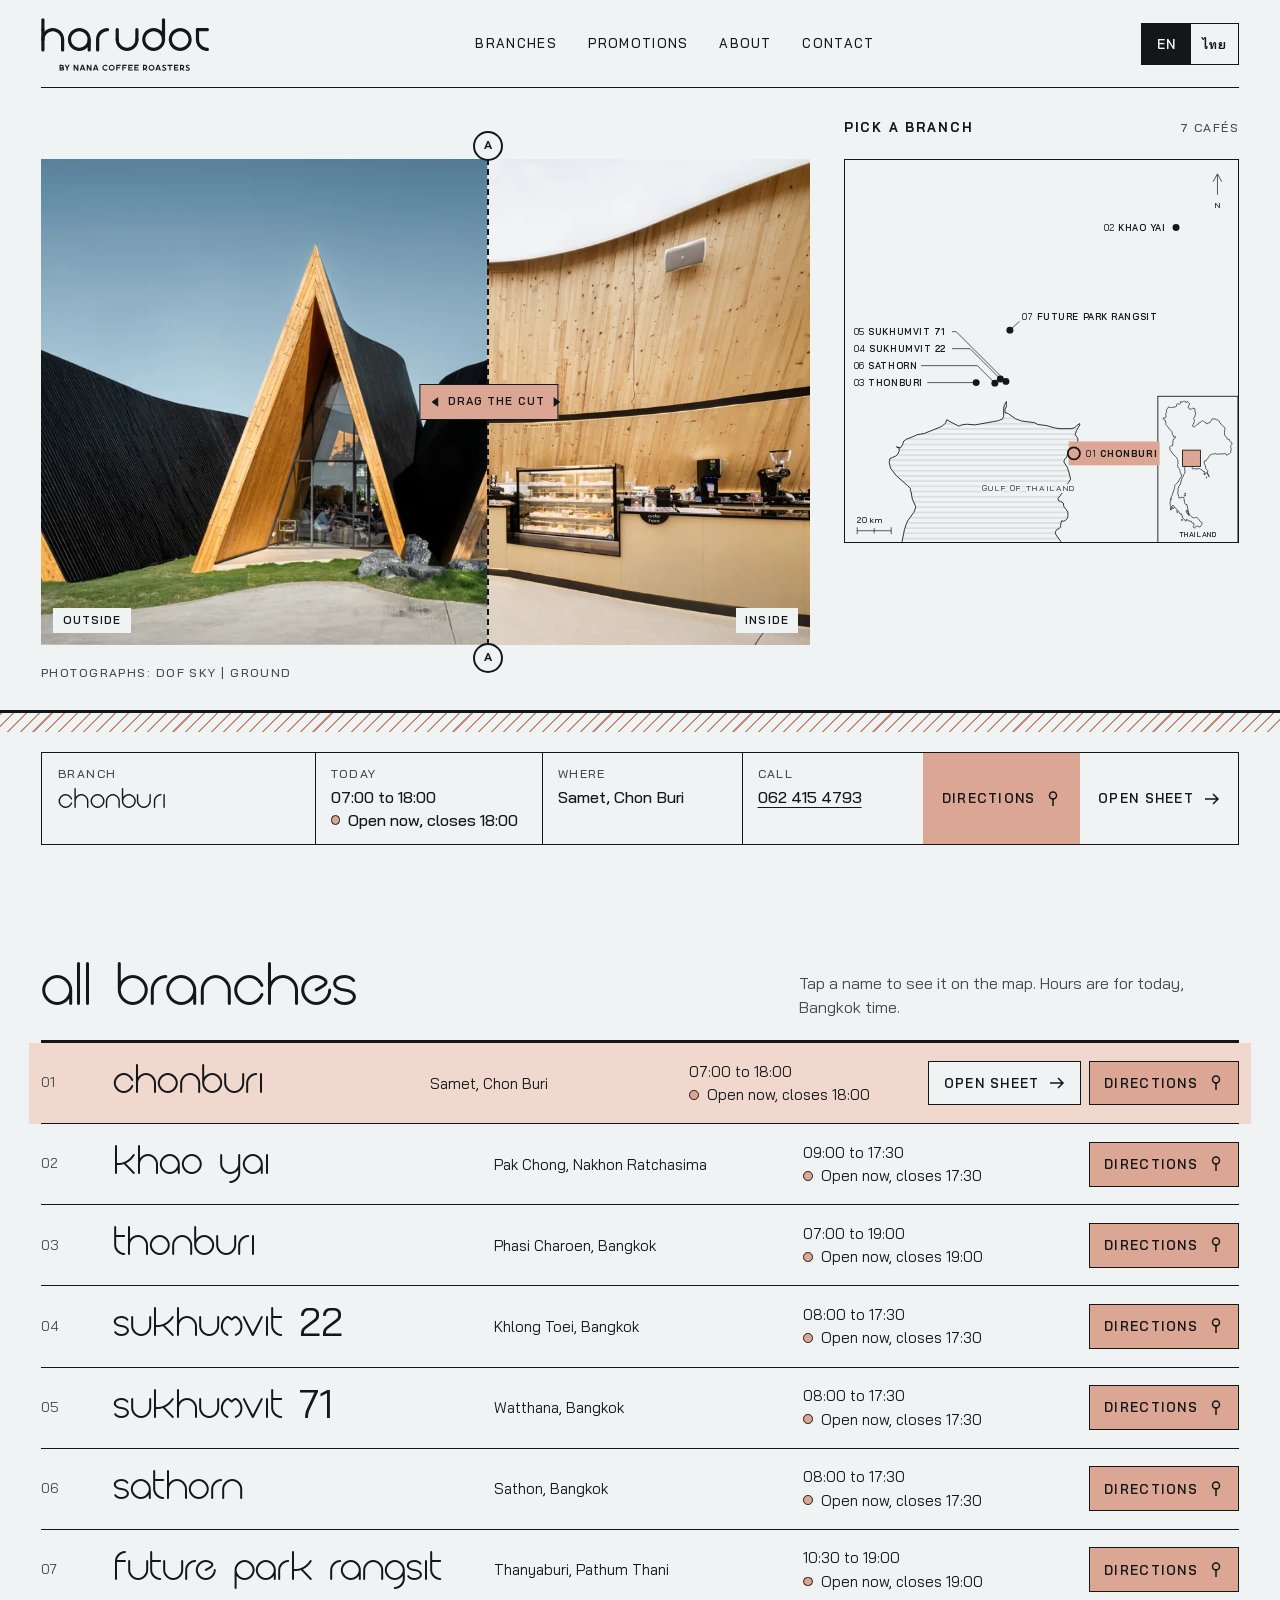
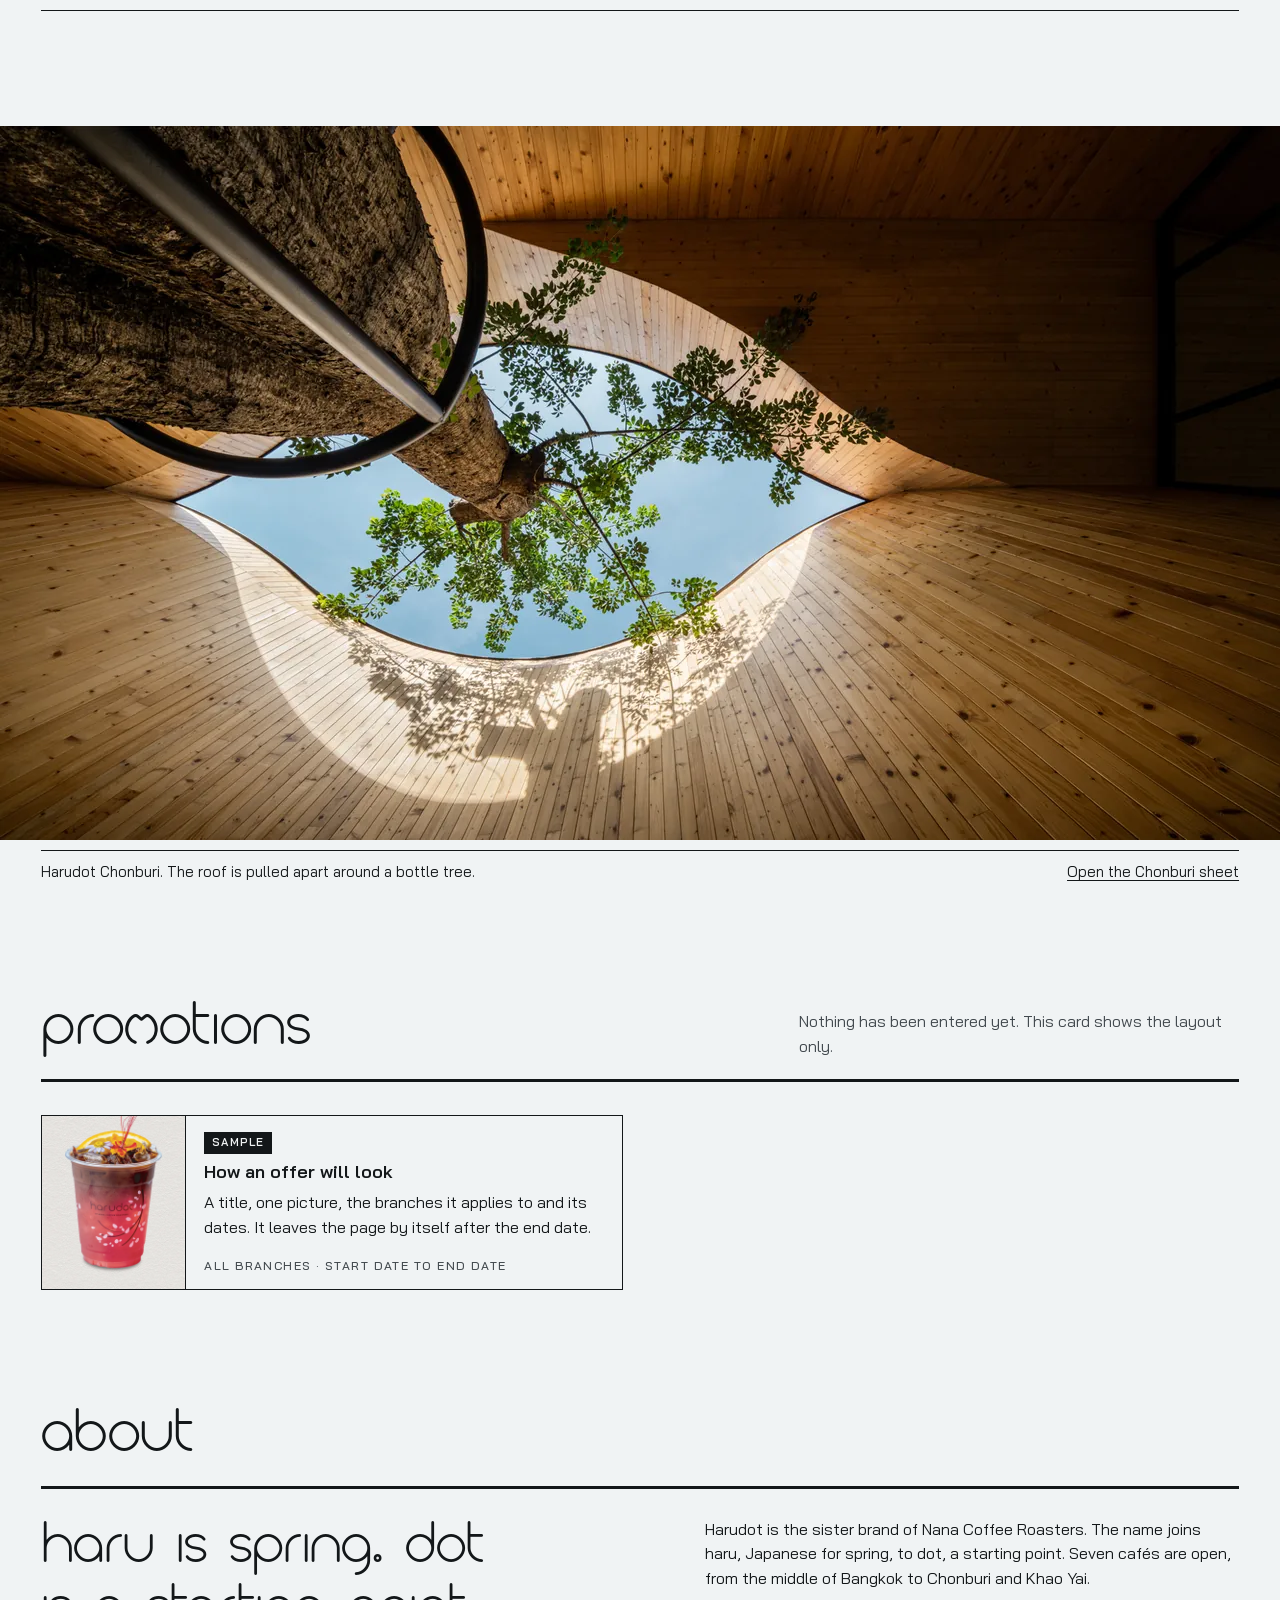
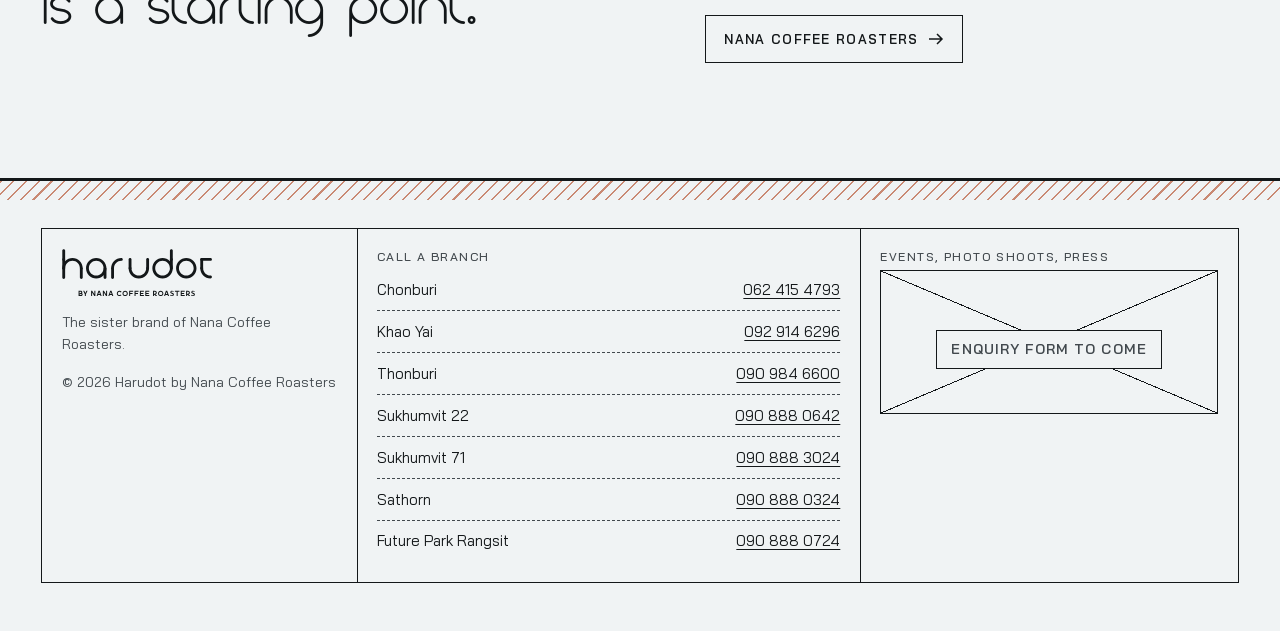
==== prototype/index.html @ 2406cd4b "Add the design prototype: home page with map picker and the Chonburi sheet Built from the owner's lo" ====
<!doctype html>
<html lang="en" data-lang="en" data-branch="chonburi">
<head>
<meta charset="utf-8">
<meta name="viewport" content="width=device-width, initial-scale=1">
<title>Harudot by Nana Coffee Roasters</title>
<meta name="description" content="Seven Harudot cafés from Bangkok to Chonburi and Khao Yai. Pick a branch on the map, see it, and get directions.">
<meta name="robots" content="noindex">
<link rel="preload" href="assets/fonts/haruno-regular.woff2" as="font" type="font/woff2" crossorigin>
<link rel="stylesheet" href="assets/css/site.css">
</head>
<body>
<a class="skip" href="#main"><span data-l="en" lang="en">Skip to the page</span><span data-l="th" lang="th">ข้ามไปยังเนื้อหา</span></a>
<div class="sheet">
<header class="mast">
  <a class="mast__logo" href="index.html" aria-label="Harudot by Nana Coffee Roasters, home"><svg xmlns="http://www.w3.org/2000/svg" xmlns:xlink="http://www.w3.org/1999/xlink" viewBox="251.5 485.0 696.0 219.0" role="img" aria-label="Harudot by Nana Coffee Roasters">
<path fill-rule="nonzero" fill="currentColor" d="M 340.46875 698.371094 C 341.75 698.371094 342.789062 697.335938 342.789062 696.050781 C 342.789062 694.769531 341.75 693.761719 340.46875 693.761719 L 338.804688 693.761719 L 332.9375 696.296875 L 332.9375 698.371094 Z M 339.679688 688.304688 C 340.578125 687.921875 341.179688 687.050781 341.179688 686.066406 C 341.179688 684.757812 340.085938 683.664062 338.75 683.664062 L 332.9375 683.664062 L 332.9375 691.222656 Z M 328.273438 679.027344 L 338.75 679.027344 C 342.652344 679.027344 345.816406 682.191406 345.816406 686.066406 C 345.816406 687.648438 345.296875 689.121094 344.398438 690.320312 C 346.226562 691.578125 347.425781 693.679688 347.425781 696.050781 C 347.425781 699.898438 344.316406 703.007812 340.46875 703.007812 L 328.273438 703.007812 Z M 328.273438 679.027344 "/>
<path fill-rule="nonzero" fill="currentColor" d="M 357.523438 694.496094 L 349.585938 679.054688 L 354.824219 679.054688 L 359.871094 688.847656 L 364.890625 679.054688 L 370.128906 679.054688 L 362.1875 694.496094 L 362.1875 703.007812 L 357.523438 703.007812 Z M 357.523438 694.496094 "/>
<path fill-rule="nonzero" fill="currentColor" d="M 391.167969 687.347656 L 391.167969 703.007812 L 386.503906 703.007812 L 386.503906 679.027344 L 391.359375 679.027344 L 401.617188 695.042969 L 401.617188 679.027344 L 406.253906 679 L 406.253906 703.0625 L 401.179688 703.0625 Z M 391.167969 687.347656 "/>
<path fill-rule="nonzero" fill="currentColor" d="M 427.074219 693.953125 L 423.609375 684.238281 L 420.144531 693.953125 Z M 420.527344 678.972656 L 426.664062 678.972656 L 435.230469 703.007812 L 430.292969 703.007812 L 428.738281 698.617188 L 418.480469 698.617188 L 416.898438 703.007812 L 411.960938 703.007812 Z M 420.527344 678.972656 "/>
<path fill-rule="nonzero" fill="currentColor" d="M 445.601562 687.347656 L 445.601562 703.007812 L 440.9375 703.007812 L 440.9375 679.027344 L 445.792969 679.027344 L 456.050781 695.042969 L 456.050781 679.027344 L 460.691406 679 L 460.691406 703.0625 L 455.617188 703.0625 Z M 445.601562 687.347656 "/>
<path fill-rule="nonzero" fill="currentColor" d="M 481.507812 693.953125 L 478.042969 684.238281 L 474.578125 693.953125 Z M 474.960938 678.972656 L 481.101562 678.972656 L 489.664062 703.007812 L 484.730469 703.007812 L 483.171875 698.617188 L 472.914062 698.617188 L 471.332031 703.007812 L 466.394531 703.007812 Z M 474.960938 678.972656 "/>
<path fill-rule="nonzero" fill="currentColor" d="M 505.765625 691.003906 C 505.765625 684.210938 511.304688 678.644531 518.125 678.644531 C 522.027344 678.644531 525.738281 680.527344 528.058594 683.664062 L 524.320312 686.421875 C 522.84375 684.457031 520.582031 683.3125 518.125 683.3125 C 513.871094 683.3125 510.433594 686.773438 510.433594 691.003906 C 510.433594 695.261719 513.871094 698.726562 518.125 698.726562 C 520.253906 698.726562 522.246094 697.851562 523.71875 696.296875 L 527.128906 699.488281 C 524.785156 701.972656 521.507812 703.363281 518.125 703.363281 C 511.304688 703.363281 505.765625 697.824219 505.765625 691.003906 "/>
<path fill-rule="nonzero" fill="currentColor" d="M 552.179688 691.003906 C 552.179688 686.773438 548.738281 683.3125 544.484375 683.3125 C 540.230469 683.3125 536.789062 686.773438 536.789062 691.003906 C 536.789062 695.261719 540.230469 698.726562 544.484375 698.726562 C 548.738281 698.726562 552.179688 695.261719 552.179688 691.003906 M 532.125 691.003906 C 532.125 684.210938 537.664062 678.644531 544.484375 678.644531 C 551.304688 678.644531 556.84375 684.210938 556.84375 691.003906 C 556.84375 697.824219 551.304688 703.363281 544.484375 703.363281 C 537.664062 703.363281 532.125 697.824219 532.125 691.003906 "/>
<path fill-rule="nonzero" fill="currentColor" d="M 563.09375 679.027344 L 581.539062 679.027344 L 581.539062 683.664062 L 567.761719 683.664062 L 567.761719 688.683594 L 579.027344 688.683594 L 579.027344 693.351562 L 567.761719 693.351562 L 567.761719 703.007812 L 563.09375 703.007812 Z M 563.09375 679.027344 "/>
<path fill-rule="nonzero" fill="currentColor" d="M 588.0625 679.027344 L 606.503906 679.027344 L 606.503906 683.664062 L 592.726562 683.664062 L 592.726562 688.683594 L 603.996094 688.683594 L 603.996094 693.351562 L 592.726562 693.351562 L 592.726562 703.007812 L 588.0625 703.007812 Z M 588.0625 679.027344 "/>
<path fill-rule="nonzero" fill="currentColor" d="M 613.027344 679.027344 L 631.46875 679.027344 L 631.46875 683.664062 L 617.691406 683.664062 L 617.691406 688.683594 L 628.960938 688.683594 L 628.960938 693.351562 L 617.691406 693.351562 L 617.691406 698.371094 L 631.46875 698.371094 L 631.46875 703.007812 L 613.027344 703.007812 Z M 613.027344 679.027344 "/>
<path fill-rule="nonzero" fill="currentColor" d="M 637.996094 679.027344 L 656.4375 679.027344 L 656.4375 683.664062 L 642.660156 683.664062 L 642.660156 688.683594 L 653.925781 688.683594 L 653.925781 693.351562 L 642.660156 693.351562 L 642.660156 698.371094 L 656.4375 698.371094 L 656.4375 703.007812 L 637.996094 703.007812 Z M 637.996094 679.027344 "/>
<path fill-rule="nonzero" fill="currentColor" d="M 684.324219 691.523438 C 685.824219 690.921875 686.804688 689.476562 686.804688 687.839844 L 686.804688 687.648438 C 686.804688 685.464844 685.007812 683.664062 682.824219 683.664062 L 678.566406 683.664062 L 678.566406 693.871094 Z M 681.511719 697.6875 L 678.566406 698.886719 L 678.566406 703.007812 L 673.902344 703.007812 L 673.902344 679.027344 L 682.824219 679.027344 C 687.570312 679.027344 691.445312 682.902344 691.445312 687.648438 L 691.445312 687.839844 C 691.445312 691.386719 689.34375 694.523438 686.070312 695.832031 L 685.851562 695.941406 C 686.316406 696.980469 687.734375 699.082031 691.28125 699.082031 L 691.28125 703.746094 C 685.605469 703.746094 682.632812 700.226562 681.511719 697.6875 "/>
<path fill-rule="nonzero" fill="currentColor" d="M 717.148438 691.003906 C 717.148438 686.773438 713.710938 683.3125 709.453125 683.3125 C 705.199219 683.3125 701.757812 686.773438 701.757812 691.003906 C 701.757812 695.261719 705.199219 698.726562 709.453125 698.726562 C 713.710938 698.726562 717.148438 695.261719 717.148438 691.003906 M 697.09375 691.003906 C 697.09375 684.210938 702.632812 678.644531 709.453125 678.644531 C 716.273438 678.644531 721.8125 684.210938 721.8125 691.003906 C 721.8125 697.824219 716.273438 703.363281 709.453125 703.363281 C 702.632812 703.363281 697.09375 697.824219 697.09375 691.003906 "/>
<path fill-rule="nonzero" fill="currentColor" d="M 740.179688 693.953125 L 736.714844 684.238281 L 733.246094 693.953125 Z M 733.628906 678.972656 L 739.769531 678.972656 L 748.335938 703.007812 L 743.398438 703.007812 L 741.84375 698.617188 L 731.582031 698.617188 L 730 703.007812 L 725.0625 703.007812 Z M 733.628906 678.972656 "/>
<path fill-rule="nonzero" fill="currentColor" d="M 752.757812 700.035156 L 752.675781 699.953125 L 755.320312 696.816406 L 755.433594 696.898438 C 757.367188 698.644531 759.714844 699.597656 762.035156 699.597656 C 764.570312 699.597656 766.152344 698.535156 766.152344 696.84375 C 766.152344 694.90625 764.761719 694.304688 762.609375 693.40625 L 762.25 693.269531 L 758.949219 691.824219 C 755.570312 690.515625 753.769531 688.277344 753.769531 685.355469 C 753.769531 681.347656 757.316406 678.453125 762.226562 678.453125 C 765.144531 678.453125 767.980469 679.574219 770 681.539062 L 770.082031 681.621094 L 767.738281 684.539062 L 767.652344 684.457031 C 765.855469 683.039062 764.191406 682.4375 762.035156 682.4375 C 759.769531 682.4375 758.351562 683.445312 758.351562 685.085938 C 758.351562 686.832031 760.125 687.484375 762.171875 688.277344 L 765.5 689.722656 C 769.101562 691.113281 770.792969 693.214844 770.792969 696.296875 C 770.792969 700.582031 767.082031 703.582031 761.761719 703.582031 C 758.378906 703.582031 755.1875 702.328125 752.757812 700.035156 "/>
<path fill-rule="nonzero" fill="currentColor" d="M 783.589844 683.636719 L 775.40625 683.636719 L 775.40625 679 L 796.46875 679 L 796.46875 683.636719 L 788.226562 683.636719 L 788.226562 703.007812 L 783.589844 703.007812 Z M 783.589844 683.636719 "/>
<path fill-rule="nonzero" fill="currentColor" d="M 802.445312 679.027344 L 820.886719 679.027344 L 820.886719 683.664062 L 807.109375 683.664062 L 807.109375 688.683594 L 818.378906 688.683594 L 818.378906 693.351562 L 807.109375 693.351562 L 807.109375 698.371094 L 820.886719 698.371094 L 820.886719 703.007812 L 802.445312 703.007812 Z M 802.445312 679.027344 "/>
<path fill-rule="nonzero" fill="currentColor" d="M 837.835938 691.523438 C 839.335938 690.921875 840.316406 689.476562 840.316406 687.839844 L 840.316406 687.648438 C 840.316406 685.464844 838.515625 683.664062 836.332031 683.664062 L 832.078125 683.664062 L 832.078125 693.871094 Z M 835.023438 697.6875 L 832.078125 698.886719 L 832.078125 703.007812 L 827.410156 703.007812 L 827.410156 679.027344 L 836.332031 679.027344 C 841.082031 679.027344 844.957031 682.902344 844.957031 687.648438 L 844.957031 687.839844 C 844.957031 691.386719 842.855469 694.523438 839.582031 695.832031 L 839.363281 695.941406 C 839.824219 696.980469 841.242188 699.082031 844.792969 699.082031 L 844.792969 703.746094 C 839.117188 703.746094 836.144531 700.226562 835.023438 697.6875 "/>
<path fill-rule="nonzero" fill="currentColor" d="M 850.140625 700.035156 L 850.058594 699.953125 L 852.703125 696.816406 L 852.816406 696.898438 C 854.75 698.644531 857.097656 699.597656 859.417969 699.597656 C 861.953125 699.597656 863.535156 698.535156 863.535156 696.84375 C 863.535156 694.90625 862.144531 694.304688 859.992188 693.40625 L 859.632812 693.269531 L 856.332031 691.824219 C 852.953125 690.515625 851.152344 688.277344 851.152344 685.355469 C 851.152344 681.347656 854.699219 678.453125 859.609375 678.453125 C 862.527344 678.453125 865.363281 679.574219 867.382812 681.539062 L 867.464844 681.621094 L 865.121094 684.539062 L 865.035156 684.457031 C 863.238281 683.039062 861.574219 682.4375 859.417969 682.4375 C 857.152344 682.4375 855.734375 683.445312 855.734375 685.085938 C 855.734375 686.832031 857.507812 687.484375 859.554688 688.277344 L 862.882812 689.722656 C 866.484375 691.113281 868.175781 693.214844 868.175781 696.296875 C 868.175781 700.582031 864.464844 703.582031 859.144531 703.582031 C 855.761719 703.582031 852.570312 702.328125 850.140625 700.035156 "/>
<path fill-rule="nonzero" fill="currentColor" d="M 341.003906 580.90625 C 337.351562 580.90625 334.390625 577.945312 334.390625 574.292969 C 334.390625 555.441406 319.054688 540.101562 300.203125 540.101562 C 281.347656 540.101562 266.011719 555.441406 266.011719 574.292969 C 266.011719 577.945312 263.050781 580.90625 259.398438 580.90625 C 255.746094 580.90625 252.789062 577.945312 252.789062 574.292969 C 252.789062 548.148438 274.058594 526.878906 300.203125 526.878906 C 326.34375 526.878906 347.613281 548.148438 347.613281 574.292969 C 347.613281 577.945312 344.652344 580.90625 341.003906 580.90625 "/>
<path fill-rule="nonzero" fill="currentColor" d="M 410.335938 540.101562 C 391.480469 540.101562 376.144531 555.441406 376.144531 574.292969 C 376.144531 593.148438 391.480469 608.484375 410.335938 608.484375 C 429.1875 608.484375 444.523438 593.148438 444.523438 574.292969 C 444.523438 555.441406 429.1875 540.101562 410.335938 540.101562 M 410.335938 621.707031 C 384.191406 621.707031 362.921875 600.4375 362.921875 574.292969 C 362.921875 548.148438 384.191406 526.878906 410.335938 526.878906 C 436.476562 526.878906 457.746094 548.148438 457.746094 574.292969 C 457.746094 600.4375 436.476562 621.707031 410.335938 621.707031 "/>
<path fill-rule="nonzero" fill="currentColor" d="M 486.132812 580.90625 C 482.484375 580.90625 479.523438 577.945312 479.523438 574.292969 C 479.523438 548.148438 500.792969 526.878906 526.9375 526.878906 C 530.589844 526.878906 533.546875 529.839844 533.546875 533.492188 C 533.546875 537.140625 530.589844 540.101562 526.9375 540.101562 C 508.082031 540.101562 492.746094 555.441406 492.746094 574.292969 C 492.746094 577.945312 489.785156 580.90625 486.132812 580.90625 "/>
<path fill-rule="nonzero" fill="currentColor" d="M 608.03125 621.707031 C 581.886719 621.707031 560.617188 600.4375 560.617188 574.292969 C 560.617188 570.640625 563.578125 567.683594 567.230469 567.683594 C 570.882812 567.683594 573.839844 570.640625 573.839844 574.292969 C 573.839844 593.144531 589.179688 608.484375 608.03125 608.484375 C 626.882812 608.484375 642.222656 593.144531 642.222656 574.292969 C 642.222656 570.640625 645.179688 567.683594 648.832031 567.683594 C 652.484375 567.683594 655.445312 570.640625 655.445312 574.292969 C 655.445312 600.4375 634.175781 621.707031 608.03125 621.707031 "/>
<path fill-rule="nonzero" fill="currentColor" d="M 718.164062 540.101562 C 699.3125 540.101562 683.972656 555.441406 683.972656 574.292969 C 683.972656 593.148438 699.3125 608.484375 718.164062 608.484375 C 737.015625 608.484375 752.355469 593.148438 752.355469 574.292969 C 752.355469 555.441406 737.015625 540.101562 718.164062 540.101562 M 718.164062 621.707031 C 692.019531 621.707031 670.75 600.4375 670.75 574.292969 C 670.75 548.148438 692.019531 526.878906 718.164062 526.878906 C 744.308594 526.878906 765.578125 548.148438 765.578125 574.292969 C 765.578125 600.4375 744.308594 621.707031 718.164062 621.707031 "/>
<path fill-rule="nonzero" fill="currentColor" d="M 828.296875 540.101562 C 809.445312 540.101562 794.105469 555.441406 794.105469 574.292969 C 794.105469 593.148438 809.445312 608.484375 828.296875 608.484375 C 847.148438 608.484375 862.488281 593.148438 862.488281 574.292969 C 862.488281 555.441406 847.148438 540.101562 828.296875 540.101562 M 828.296875 621.707031 C 802.152344 621.707031 780.882812 600.4375 780.882812 574.292969 C 780.882812 548.148438 802.152344 526.878906 828.296875 526.878906 C 854.441406 526.878906 875.710938 548.148438 875.710938 574.292969 C 875.710938 600.4375 854.441406 621.707031 828.296875 621.707031 "/>
<path fill-rule="nonzero" fill="currentColor" d="M 940.601562 621.707031 C 914.457031 621.707031 893.1875 600.4375 893.1875 574.292969 C 893.1875 570.640625 896.148438 567.679688 899.796875 567.679688 C 903.449219 567.679688 906.410156 570.640625 906.410156 574.292969 C 906.410156 593.144531 921.746094 608.484375 940.601562 608.484375 C 944.25 608.484375 947.210938 611.441406 947.210938 615.09375 C 947.210938 618.746094 944.25 621.707031 940.601562 621.707031 "/>
<path fill-rule="nonzero" fill="currentColor" d="M 259.398438 580.90625 C 255.75 580.90625 252.789062 577.945312 252.789062 574.292969 L 252.789062 533.492188 C 252.789062 529.839844 255.75 526.878906 259.398438 526.878906 C 263.050781 526.878906 266.011719 529.839844 266.011719 533.492188 L 266.011719 574.292969 C 266.011719 577.945312 263.050781 580.90625 259.398438 580.90625 "/>
<path fill-rule="nonzero" fill="currentColor" d="M 451.136719 623.847656 C 447.484375 623.847656 444.523438 620.886719 444.523438 617.234375 L 444.523438 576.433594 C 444.523438 572.78125 447.484375 569.820312 451.136719 569.820312 C 454.785156 569.820312 457.746094 572.78125 457.746094 576.433594 L 457.746094 617.234375 C 457.746094 620.886719 454.785156 623.847656 451.136719 623.847656 "/>
<path fill-rule="nonzero" fill="currentColor" d="M 486.132812 623.847656 C 482.484375 623.847656 479.523438 620.886719 479.523438 617.234375 L 479.523438 576.433594 C 479.523438 572.78125 482.484375 569.820312 486.132812 569.820312 C 489.785156 569.820312 492.746094 572.78125 492.746094 576.433594 L 492.746094 617.234375 C 492.746094 620.886719 489.785156 623.847656 486.132812 623.847656 "/>
<path fill-rule="nonzero" fill="currentColor" d="M 758.964844 580.90625 C 755.316406 580.90625 752.355469 577.945312 752.355469 574.292969 L 752.355469 533.492188 C 752.355469 529.839844 755.316406 526.878906 758.964844 526.878906 C 762.617188 526.878906 765.578125 529.839844 765.578125 533.492188 L 765.578125 574.292969 C 765.578125 577.945312 762.617188 580.90625 758.964844 580.90625 "/>
<path fill-rule="nonzero" fill="currentColor" d="M 259.398438 540.101562 C 255.75 540.101562 252.789062 537.144531 252.789062 533.492188 L 252.789062 492.6875 C 252.789062 489.039062 255.75 486.078125 259.398438 486.078125 C 263.050781 486.078125 266.011719 489.039062 266.011719 492.6875 L 266.011719 533.492188 C 266.011719 537.144531 263.050781 540.101562 259.398438 540.101562 "/>
<path fill-rule="nonzero" fill="currentColor" d="M 259.398438 623.847656 C 255.75 623.847656 252.789062 620.886719 252.789062 617.234375 L 252.789062 576.433594 C 252.789062 572.78125 255.75 569.820312 259.398438 569.820312 C 263.050781 569.820312 266.011719 572.78125 266.011719 576.433594 L 266.011719 617.234375 C 266.011719 620.886719 263.050781 623.847656 259.398438 623.847656 "/>
<path fill-rule="nonzero" fill="currentColor" d="M 341.003906 623.847656 C 337.351562 623.847656 334.390625 620.886719 334.390625 617.234375 L 334.390625 576.433594 C 334.390625 572.78125 337.351562 569.820312 341.003906 569.820312 C 344.652344 569.820312 347.613281 572.78125 347.613281 576.433594 L 347.613281 617.234375 C 347.613281 620.886719 344.652344 623.847656 341.003906 623.847656 "/>
<path fill-rule="nonzero" fill="currentColor" d="M 567.230469 580.90625 C 563.578125 580.90625 560.617188 577.945312 560.617188 574.292969 L 560.617188 533.492188 C 560.617188 529.839844 563.578125 526.878906 567.230469 526.878906 C 570.878906 526.878906 573.839844 529.839844 573.839844 533.492188 L 573.839844 574.292969 C 573.839844 577.945312 570.878906 580.90625 567.230469 580.90625 "/>
<path fill-rule="nonzero" fill="currentColor" d="M 648.832031 580.90625 C 645.183594 580.90625 642.222656 577.945312 642.222656 574.292969 L 642.222656 533.492188 C 642.222656 529.839844 645.183594 526.878906 648.832031 526.878906 C 652.484375 526.878906 655.445312 529.839844 655.445312 533.492188 L 655.445312 574.292969 C 655.445312 577.945312 652.484375 580.90625 648.832031 580.90625 "/>
<path fill-rule="nonzero" fill="currentColor" d="M 758.964844 540.101562 C 755.316406 540.101562 752.355469 537.144531 752.355469 533.492188 L 752.355469 492.6875 C 752.355469 489.039062 755.316406 486.078125 758.964844 486.078125 C 762.617188 486.078125 765.578125 489.039062 765.578125 492.6875 L 765.578125 533.492188 C 765.578125 537.144531 762.617188 540.101562 758.964844 540.101562 "/>
<path fill-rule="nonzero" fill="currentColor" d="M 899.796875 580.90625 C 896.148438 580.90625 893.1875 577.945312 893.1875 574.292969 L 893.1875 533.492188 C 893.1875 529.839844 896.148438 526.878906 899.796875 526.878906 C 903.449219 526.878906 906.410156 529.839844 906.410156 533.492188 L 906.410156 574.292969 C 906.410156 577.945312 903.449219 580.90625 899.796875 580.90625 "/>
<path fill-rule="nonzero" fill="currentColor" d="M 940.601562 540.101562 L 899.796875 540.101562 C 896.148438 540.101562 893.1875 537.144531 893.1875 533.492188 C 893.1875 529.839844 896.148438 526.878906 899.796875 526.878906 L 940.601562 526.878906 C 944.25 526.878906 947.210938 529.839844 947.210938 533.492188 C 947.210938 537.144531 944.25 540.101562 940.601562 540.101562 "/>
</svg></a>
  <nav aria-label="Main"><ul>
    <li><a href="index.html#branches"><span data-l="en" lang="en">Branches</span><span data-l="th" lang="th">สาขา</span></a></li>
    <li><a href="index.html#promotions"><span data-l="en" lang="en">Promotions</span><span data-l="th" lang="th">โปรโมชัน</span></a></li>
    <li><a href="index.html#about"><span data-l="en" lang="en">About</span><span data-l="th" lang="th">เกี่ยวกับเรา</span></a></li>
    <li><a href="#contact"><span data-l="en" lang="en">Contact</span><span data-l="th" lang="th">ติดต่อ</span></a></li>
  </ul></nav>
  <div class="lang" role="group" aria-label="Language"><button type="button" data-set="en" aria-pressed="true" lang="en">EN</button><button type="button" data-set="th" aria-pressed="false" lang="th">ไทย</button></div>
</header>
<main id="main">

<h1 class="vh">Harudot by Nana Coffee Roasters</h1>

<section id="pick" data-picker aria-label="Pick a branch">
  <div class="pick">
    <figure class="plate" data-empty="false">
      <div class="plate__frame">
        <img class="plate__in" src="assets/img/chonburi/044-1280.webp" srcset="assets/img/chonburi/044-720.webp 720w, assets/img/chonburi/044-1280.webp 1280w, assets/img/chonburi/044-2000.webp 2000w" sizes="(max-width: 820px) 100vw, 62vw" width="2000" height="1121" alt="The coffee bar under a curved pine ceiling" fetchpriority="high">
        <img class="plate__out" src="assets/img/chonburi/069-1280.webp" srcset="assets/img/chonburi/069-720.webp 720w, assets/img/chonburi/069-1280.webp 1280w, assets/img/chonburi/069-2000.webp 2000w" sizes="(max-width: 820px) 100vw, 62vw" width="2000" height="915" alt="Harudot Chonburi from the road: three black timber gables, each opening lined in pine" fetchpriority="high">
        <div class="void"><p><span data-l="en" lang="en">Photographs to come</span><span data-l="th" lang="th">ภาพถ่ายกำลังตามมา</span></p></div>
        <div class="cutline" aria-hidden="true"><span class="mark">A</span><span class="mark">A</span><span class="grip"><svg viewBox="0 0 7 10" aria-hidden="true"><path d="M7 0v10L0 5z" fill="currentColor"/></svg><span data-l="en" lang="en">Drag the cut</span><span data-l="th" lang="th">ลากเส้นตัด</span><svg viewBox="0 0 7 10" aria-hidden="true"><path d="M0 0v10l7-5z" fill="currentColor"/></svg></span></div>
        <input type="range" min="0" max="100" step="0.1" value="58" aria-label="Section cut. Slide left to see more of the inside, right to see more of the outside.">
        <span class="tag tag--out"><span data-l="en" lang="en">Outside</span><span data-l="th" lang="th">ภายนอก</span></span><span class="tag tag--in"><span data-l="en" lang="en">Inside</span><span data-l="th" lang="th">ภายใน</span></span>
      </div>
      <figcaption class="lbl"><span data-f="credit"><span data-l="en" lang="en">Photographs</span><span data-l="th" lang="th">ภาพถ่าย</span>: DOF Sky | Ground</span></figcaption>
    </figure>
    <div class="picker">
      <div class="picker__head"><h2><span data-l="en" lang="en">Pick a branch</span><span data-l="th" lang="th">เลือกสาขา</span></h2><span class="lbl"><span data-l="en" lang="en">7 cafés</span><span data-l="th" lang="th">7 สาขา</span></span></div>
      <svg class="map map-d" viewBox="0 0 452 440" role="group" aria-label="Map of Harudot branches around Bangkok, Chonburi and Khao Yai"><defs><pattern id="sea-d" width="6" height="6" patternUnits="userSpaceOnUse"><path d="M0 3h6" class="sea-line"/></pattern></defs><rect width="452" height="440" fill="url(#sea-d)"/><path class="land" d="M250.702,442L242.392,430.732L241.632,427.805L242.392,425.975L243.913,424.511L246.194,423.414L247.715,421.584L247.715,420.12L248.475,416.094L249.236,414.264L250.756,415.362L253.037,414.264L255.319,412.068L256.079,409.872L256.079,404.747L253.798,401.086L251.517,398.157L250.756,394.13L249.236,393.031L247.715,392.299L245.434,391.567L244.673,389.004L249.236,383.144L252.277,376.918L256.839,370.691L259.121,367.028L258.36,362.632L256.079,354.938L255.319,352.739L252.277,348.342L251.517,346.876L252.277,344.311L253.037,342.845L254.558,342.112L256.079,336.98L259.121,335.881L262.922,334.781L266.724,332.582L267.485,329.649L267.485,324.517L267.485,319.75L264.443,315.717L265.964,310.95L269.766,304.348L269.766,302.881L266.724,304.715L265.204,306.549L262.922,308.016L259.881,308.749L246.954,308.749L241.632,308.016L230.986,305.082L221.862,303.981L217.3,301.781L202.852,299.947L196.009,297.379L187.645,291.51L183.843,290.042L183.843,288.575L183.843,286.373L185.364,283.805L185.364,280.87L185.364,277.567L183.082,281.97L182.322,285.273L182.322,294.444L180.801,297.746L176.239,299.58L149.626,304.348L139.741,303.615L134.418,304.348L130.616,305.815L120.731,300.68L116.929,298.479L115.408,302.514L112.367,305.082L109.325,306.915L91.076,314.25L82.712,315.717L78.15,317.917L73.587,319.75L70.546,320.85L67.504,323.05L65.984,327.45L63.702,330.749L59.14,329.649L62.182,331.115L62.182,334.781L60.661,338.08L57.619,340.646L54.578,341.745L51.536,343.211L50.776,346.876L50.776,347.243L52.297,354.205L59.14,362.998L71.306,373.622L72.067,374.354L73.587,375.819L75.108,377.285L75.108,379.482L75.869,381.313L77.389,389.736L81.191,398.157L80.431,401.818L78.91,405.113L72.067,414.63L70.546,417.924L68.265,424.877L65.223,440.244L64.818,442L-2,442L-2,-2L454,-2L454,442Z"/><text class="place" x="211.2" y="380.1" text-anchor="middle" font-size="9.5">GULF OF THAILAND</text><g class="scale" transform="translate(14,426)"><path d="M0 0h39.1M0 -4v8M19.5 -3v6M39.1 -4v8"/><text x="0" y="-9" font-size="9.5">20 km</text></g><g class="north" transform="translate(428,22)"><path d="M0 18V-6m0 0-5 9m5-9 5 9"/><text x="0" y="33" text-anchor="middle" font-size="9.5">N</text></g><g class="key" transform="translate(359,271)"><rect x=".5" y=".5" width="92" height="168"/><path d="M56.529,93.388L56.357,94.408L55.839,94L55.942,93.473L56.184,93.252ZM54.803,90.326L54.838,90.565L54.354,90.394L54.182,90.479L53.595,90.411L53.319,89.05L53.388,88.726L53.768,88.828L54.354,89.509L54.631,89.969ZM16.276,130.121L16.173,130.844L15.793,130.827L15.379,131.281L15.206,131.348L14.861,129.903L15.24,127.868L15.448,127.566L15.724,128.104L16.518,128.356L16.173,129.516ZM32.709,7.101L32.64,7.704L32.881,7.829L33.192,7.562L33.641,6.87L34.09,6.48L34.573,6.391L35.125,6.87L35.678,7.882L36.265,8.467L36.506,8.521L36.713,8.982L36.748,9.443L36.472,10.382L36.023,11.48L35.333,12.825L35.574,13.956L36.472,14.893L37.542,15.44L38.681,15.281L39.268,15.016L39.751,14.575L40.235,14.363L40.787,14.31L42.617,14.628L43.169,14.946L43.238,15.564L43.031,17.188L43.307,18.369L43.825,19.603L43.86,20.748L43.238,22.613L42.72,24.388L42.133,25.231L41.719,25.793L41.581,26.161L41.616,26.512L42.03,27.038L42.444,27.722L42.548,28.388L42.513,29.194L42.203,30.28L41.132,32.677L40.235,34.809L40.718,35.245L41.547,35.56L42.133,35.874L42.72,35.664L43.998,34.407L45.102,33.464L46.449,32.52L46.518,32.432L47.726,31.733L48.244,31.103L48.555,30.28L48.969,29.965L49.521,30.158L50.212,29.807L51.04,28.914L51.696,28.493L52.145,28.564L52.939,29.124L54.078,30.158L55.114,30.788L56.012,30.98L56.46,31.365L56.426,31.943L56.633,32.31L57.047,32.467L57.22,32.397L57.185,32.117L57.6,31.715L58.463,31.173L59.326,30.858L60.223,30.77L60.81,30.333L61.19,29.229L61.742,28.388L62.226,28.003L62.812,27.81L62.985,27.547L62.674,27.196L62.709,26.863L63.054,26.494L63.814,26.354L64.987,26.407L66.334,26.758L67.887,27.424L68.923,27.652L69.406,27.407L70.373,28.441L71.788,30.735L72.997,32.485L73.998,33.656L75.068,34.564L76.173,35.193L77.001,36.048L77.726,37.671L77.174,39.901L77.036,41.833L77.105,44.215L77.761,46.021L79.003,47.288L79.728,48.311L79.936,49.074L80.902,49.75L82.663,50.304L83.388,50.807L83.077,51.257L83.077,51.776L83.319,52.382L83.906,52.866L84.872,53.264L85.459,53.679L85.632,54.112L85.597,54.803L85.39,55.788L84.976,56.531L84.389,57.049L84.32,57.463L84.182,58.084L84.182,59.361L84.596,60.223L84.734,61.308L84.493,62.187L84.285,63.995L84.251,64.7L84.044,65.285L83.526,65.869L82.766,66.419L81.834,66.901L81.247,67.107L81.109,67.21L80.695,67.76L80.177,68.292L79.798,68.292L79.521,68.017L79.314,67.674L79.176,66.918L78.313,66.54L77.346,66.299L75.413,66.677L73.825,66.883L72.064,66.626L70.407,66.952L69.717,67.004L68.923,66.952L68.163,66.952L67.404,66.832L66.058,66.368L65.54,66.402L64.435,66.798L63.296,67.055L62.226,67.244L60.603,68.035L59.429,69.185L59.084,69.992L58.497,70.815L57.703,72.102L56.667,73.336L55.942,73.901L56.15,74.227L55.942,74.638L54.838,74.809L53.94,74.878L53.768,75.083L53.871,77.565L54.182,78.505L54.769,79.633L55.148,80.249L55.425,82.093L55.494,83.646L56.736,84.636L57.461,85.386L57.945,86.034L57.772,86.46L57.496,87.721L57.772,89.339L59.533,92.844L59.671,93.099L59.464,93.133L59.188,92.453L58.29,91.313L58.014,90.105L56.978,88.76L56.426,88.232L56.219,88.675L55.908,89.152L54.872,88.471L54.009,87.738L53.215,86.358L53.112,86.682L52.904,86.972L52.007,85.881L51.04,85.011L50.177,84.687L49.659,84.397L49.142,83.936L48.071,83.459L45.379,84.141L41.995,83.612L40.684,84.124L40.131,83.8L39.82,83.203L40.131,82.196L40.2,80.061L40.614,78.556L40.407,77.411L40.614,76.88L40.753,76.144L40.235,75.853L37.818,75.271L37.3,74.809L36.679,75.34L33.779,75.631L32.709,76.076L31.708,76.914L31.432,78.009L32.018,78.71L32.398,79.958L31.362,82.657L31.19,83.442L31.604,86.75L31.432,88.556L30.879,89.765L29.982,90.837L29.602,92.691L28.911,93.541L27.945,95.478L27.323,97.906L26.875,99.026L26.598,101.095L24.665,104.212L24.216,105.973L23.526,106.65L23.768,107.175L23.802,108.054L23.56,110.404L23.491,112.347L23.768,113.394L24.7,115.454L24.492,116.061L24.389,116.905L25.148,117.293L25.735,117.411L28.877,116.432L29.947,116.685L30.361,117.596L30.637,118.389L31.155,122.668L31.432,123.477L32.087,124.234L32.778,125.025L33.02,124.891L33.054,124.588L33.089,124.251L33.745,125.059L34.228,126.573L35.885,134.573L36.368,135.597L36.748,136.654L35.747,136.134L35.471,134.371L35.194,133.616L34.815,133.515L34.262,133.515L34.228,133.212L34.642,132.625L34.573,131.936L33.986,131.365L33.054,131.818L33.089,133.061L33.503,134.019L35.091,136.15L35.609,137.04L36.23,137.292L37.162,137.157L38.267,138.063L39.13,138.902L41.305,140.193L42.617,140.059L44.032,139.74L44.964,139.824L45.896,140.16L47.001,141.233L48.796,143.931L51.696,146.175L51.386,146.728L51.247,147.565L50.108,148.704L49.936,149.356L49.487,150.193L48.693,150.628L48.037,150.712L47.623,150.645L47.346,150.478L46.898,149.691L46.656,149.457L46.449,149.39L44.999,149.942L43.583,150.528L43.342,151.08L42.962,151.699L42.548,151.95L42.203,152L41.892,151.632L41.374,151.164L40.96,150.712L41.063,149.992L41.857,148.921L41.961,148.185L41.857,146.895L41.65,146.159L41.409,146.142L41.029,146.025L39.924,146.142L39.372,145.305L39.13,144.4L38.785,144.065L38.405,143.864L37.577,144.182L36.955,143.998L34.849,143.194L34.055,141.92L33.606,141.886L33.227,142.021L33.089,142.322L32.847,143.797L32.674,144.249L30.292,141.266L28.635,140.042L28.842,137.828L28.359,137.392L27.738,137.359L27.254,136.738L27.669,135.412L27.013,135.664L26.115,135.613L25.39,135.261L24.838,133.431L24.458,132.877L23.698,131.902L22.697,131.902L22.352,131.449L22.421,130.272L21.696,129.55L20.73,128.944L19.936,128.608L19.107,126.691L18.451,126.22L17.899,125.85L17.139,126.102L16.898,126.792L16.38,127.448L15.827,127.364L15.275,126.994L14.654,125.076L14.516,123.914L14.688,121.742L15.482,119.788L15.931,116.668L16.621,114.694L17.07,114.036L17.761,111.351L19.107,107.902L19.245,107.175L19.521,106.345L19.728,105.567L19.797,104.331L19.625,103.687L19.625,103.315L19.901,102.857L20.868,102.078L22.179,100.79L23.768,98.975L25.39,96.208L26.184,94.595L26.529,94.017L26.875,93.847L27.427,93.286L27.807,92.674L27.841,92.368L26.944,89.339L26.391,88.351L26.081,87.193L25.942,86.341L25.735,85.574L25.839,84.841L25.528,84.397L24.803,83.817L24.044,82.964L23.595,81.564L23.595,80.778L23.146,80.095L22.974,79.377L23.25,78.693L23.629,78.112L23.595,75.511L23.457,74.723L23.25,73.336L22.766,72.29L22.076,71.056L21.316,70.043L19.28,68.206L17.83,66.987L17.105,65.852L16.207,64.579L15.551,63.65L14.723,62.48L14.308,60.878L14.067,59.171L14.205,58.602L14.585,58.239L15.102,57.929L15.517,57.86L16.69,57.083L17.519,57.152L17.692,56.979L17.761,56.617L17.657,55.062L17.726,52.987L17.864,51.292L18.037,50.183L20.212,48.884L20.661,48.311L20.868,47.705L20.868,47.167L20.695,46.75L20.384,46.507L18.969,47.635L18.693,47.375L18.037,45.535L17.761,44.98L17.381,44.302L16.932,43.364L16.863,41.729L16.552,40.928L14.826,39.204L14.032,38.281L12.962,36.938L11.685,35.333L10.373,33.831L9.751,32.887L9.544,32.677L9.475,32.31L9.855,31.278L9.682,30.245L9.026,28.879L8.75,28.02L8.819,27.687L8.509,27.564L7.784,27.635L7.093,27.003L6.403,25.635L6.368,25.389L6.575,25.406L7.404,25.635L7.715,25.599L8.301,25.283L9.199,24.95L9.751,24.844L9.924,24.686L9.993,24.353L9.544,21.205L9.613,20.554L10.476,19.198L10.373,17.823L10.614,15.846L11.547,14.486L12.272,13.868L12.513,12.895L12.824,12.683L13.411,12.771L14.654,13.497L15.171,13.532L15.931,13.514L16.725,13.461L17.105,13.39L19.659,12.683L20.212,12.595L20.764,12.683L21.144,12.648L21.558,12.329L21.834,11.745L22.145,9.921L22.318,9.584L22.663,9.318L23.215,9.141L23.837,9.159L24.665,9.513L25.183,9.531L25.77,9.389L26.288,9.123L26.598,8.804L26.771,8.414L26.633,7.687L26.253,6.746L26.357,6.639L27.047,6.835L28.083,7.065L28.842,7.012L29.36,6.852L29.843,6.409L30.499,6L31.086,6.089L31.57,6.462ZM32.26,112.719L32.156,112.871L31.777,112.567L31.501,112.212L31.362,111.773L31.949,111.79L32.226,112.212ZM32.226,113.783L32.26,114.34L32.053,114.998L31.19,115.386L30.879,114.863L30.948,114.036L31.086,113.833L31.949,113.884ZM28.29,143.478L28.117,143.529L27.772,142.741L28.221,141.618L28.67,142.993ZM18.037,129.819L17.933,129.987L17.45,128.137L18.14,128.625ZM15.31,118.979L14.757,119.097L14.826,118.557L14.964,118.22L15.24,118.136L15.344,118.709ZM22.697,133.128L22.939,134.304L22.594,134.052L22.318,133.548L22.318,132.809L22.387,132.692Z"/><rect class="here" x="28.9" y="62.4" width="20.5" height="18.7"/><text x="46" y="162" text-anchor="middle" font-size="8.5">THAILAND</text></g><g class="pt" data-branch="chonburi" role="button" tabindex="0" aria-pressed="false" aria-label="Harudot Chonburi"><rect class="hit" x="257" y="323.4" width="104.5" height="27.5"/><circle class="dot" cx="263" cy="337.1" r="4"/><text x="277" y="341.1" text-anchor="start" font-size="10.5"><tspan class="n">01</tspan> CHONBURI</text></g><g class="pt" data-branch="khao-yai" role="button" tabindex="0" aria-pressed="false" aria-label="Harudot Khao Yai"><rect class="hit" x="289.9" y="63.8" width="102.5" height="27.5"/><circle class="dot" cx="380.4" cy="77.5" r="4"/><text x="368.4" y="81.5" text-anchor="end" font-size="10.5"><tspan class="n">02</tspan> KHAO YAI</text></g><g class="pt" data-branch="thonburi" role="button" tabindex="0" aria-pressed="false" aria-label="Harudot Thonburi"><path class="lead" d="M94.5 255.8H150.7L150.7 255.8"/><rect class="hit" x="6" y="242.1" width="90.5" height="27.5"/><circle class="dot" cx="150.7" cy="255.8" r="4"/><text x="10" y="259.8" text-anchor="start" font-size="10.5"><tspan class="n">03</tspan> THONBURI</text></g><g class="pt" data-branch="sukhumvit-22" role="button" tabindex="0" aria-pressed="false" aria-label="Harudot Sukhumvit 22"><path class="lead" d="M123.1 216.8H143.7L178.5 251.6"/><rect class="hit" x="6" y="207.1" width="119.1" height="54.3"/><circle class="dot" cx="178.5" cy="251.6" r="4"/><text x="10" y="220.8" text-anchor="start" font-size="10.5"><tspan class="n">04</tspan> SUKHUMVIT 22</text></g><g class="pt" data-branch="sukhumvit-71" role="button" tabindex="0" aria-pressed="false" aria-label="Harudot Sukhumvit 71"><path class="lead" d="M123.1 197.3H127.8L184.9 254.4"/><rect class="hit" x="6" y="187.6" width="119.1" height="76.6"/><circle class="dot" cx="184.9" cy="254.4" r="4"/><text x="10" y="201.3" text-anchor="start" font-size="10.5"><tspan class="n">05</tspan> SUKHUMVIT 71</text></g><g class="pt" data-branch="sathorn" role="button" tabindex="0" aria-pressed="false" aria-label="Harudot Sathorn"><path class="lead" d="M87.4 236.3H152.1L172.2 256.4"/><rect class="hit" x="6" y="226.6" width="83.4" height="39.6"/><circle class="dot" cx="172.2" cy="256.4" r="4"/><text x="10" y="240.3" text-anchor="start" font-size="10.5"><tspan class="n">06</tspan> SATHORN</text></g><g class="pt" data-branch="future-park-rangsit" role="button" tabindex="0" aria-pressed="false" aria-label="Harudot Future Park Rangsit"><path class="lead" d="M189.5 195.5L200.5 185.5"/><rect class="hit" x="183.5" y="169.8" width="183.1" height="35.5"/><circle class="dot" cx="189.5" cy="195.5" r="4"/><text x="203.5" y="183.5" text-anchor="start" font-size="10.5"><tspan class="n">07</tspan> FUTURE PARK RANGSIT</text></g></svg><svg class="map map-m" viewBox="0 0 358 330" role="group" aria-label="Map of Harudot branches around Bangkok, Chonburi and Khao Yai"><defs><pattern id="sea-m" width="6" height="6" patternUnits="userSpaceOnUse"><path d="M0 3h6" class="sea-line"/></pattern></defs><rect width="358" height="330" fill="url(#sea-m)"/><path class="land" d="M192.052,332L191.983,331.907L191.381,329.589L191.983,328.14L193.188,326.98L194.994,326.111L196.199,324.661L196.199,323.502L196.801,320.313L197.403,318.864L198.608,319.734L200.415,318.864L202.221,317.125L202.824,315.385L202.824,311.326L201.017,308.427L199.21,306.107L198.608,302.917L197.403,302.047L196.199,301.467L194.392,300.887L193.79,298.857L197.403,294.216L199.812,289.285L203.426,284.353L205.233,281.452L204.63,277.97L202.824,271.876L202.221,270.134L199.812,266.651L199.21,265.49L199.812,263.459L200.415,262.297L201.619,261.717L202.824,257.653L205.233,256.782L208.244,255.911L211.255,254.169L211.857,251.846L211.857,247.781L211.857,244.006L209.448,240.811L210.653,237.035L213.664,231.807L213.664,230.645L211.255,232.097L210.051,233.55L208.244,234.712L205.835,235.293L195.597,235.293L191.381,234.712L182.949,232.388L175.722,231.516L172.109,229.773L160.666,228.321L155.246,226.287L148.621,221.638L145.61,220.476L145.61,219.314L145.61,217.57L146.814,215.536L146.814,213.211L146.814,210.595L145.008,214.083L144.405,216.698L144.405,223.963L143.201,226.577L139.587,228.03L118.509,231.807L110.68,231.226L106.464,231.807L103.453,232.969L95.623,228.902L92.612,227.159L91.408,230.354L88.999,232.388L86.59,233.84L72.136,239.649L65.511,240.811L61.897,242.554L58.284,244.006L55.875,244.877L53.466,246.619L52.261,250.104L50.455,252.717L46.841,251.846L49.25,253.007L49.25,255.911L48.046,258.524L45.637,260.556L43.228,261.427L40.819,262.588L40.216,265.49L40.216,265.781L41.421,271.295L46.841,278.26L56.477,286.674L57.079,287.254L58.284,288.415L59.488,289.575L59.488,291.315L60.091,292.766L61.295,299.437L64.306,306.107L63.704,309.007L62.5,311.616L57.079,319.154L55.875,321.763L54.068,327.27L53.132,332L-2,332L-2,-2L360,-2L360,332Z"/><text class="place" x="167.3" y="291.8" text-anchor="middle" font-size="10">GULF OF THAILAND</text><g class="scale" transform="translate(14,316)"><path d="M0 0h31M0 -4v8M15.5 -3v6M31 -4v8"/><text x="0" y="-9" font-size="10">20 km</text></g><g class="north" transform="translate(334,22)"><path d="M0 18V-6m0 0-5 9m5-9 5 9"/><text x="0" y="33" text-anchor="middle" font-size="10">N</text></g><g class="key" transform="translate(285,195)"><rect x=".5" y=".5" width="72" height="134"/><path d="M43.97,72.891L43.84,73.663L43.448,73.354L43.526,72.956L43.709,72.788ZM42.664,70.574L42.69,70.754L42.324,70.625L42.193,70.69L41.749,70.638L41.54,69.607L41.592,69.362L41.88,69.44L42.324,69.955L42.533,70.303ZM13.5,100.697L13.422,101.244L13.134,101.231L12.821,101.575L12.69,101.626L12.429,100.532L12.716,98.992L12.873,98.763L13.082,99.17L13.683,99.361L13.422,100.239ZM25.939,7.575L25.887,8.032L26.07,8.126L26.305,7.924L26.645,7.4L26.984,7.104L27.35,7.037L27.768,7.4L28.186,8.166L28.631,8.609L28.814,8.649L28.97,8.998L28.997,9.347L28.787,10.058L28.448,10.889L27.925,11.907L28.108,12.764L28.787,13.473L29.598,13.887L30.46,13.767L30.904,13.567L31.27,13.232L31.636,13.072L32.054,13.032L33.439,13.272L33.857,13.513L33.909,13.981L33.753,15.21L33.962,16.105L34.354,17.038L34.38,17.905L33.909,19.317L33.517,20.66L33.073,21.298L32.76,21.724L32.655,22.003L32.681,22.268L32.995,22.667L33.308,23.184L33.387,23.689L33.361,24.299L33.125,25.121L32.315,26.935L31.636,28.549L32.002,28.879L32.629,29.117L33.073,29.355L33.517,29.196L34.484,28.245L35.321,27.53L36.34,26.816L36.392,26.75L37.307,26.22L37.699,25.743L37.934,25.121L38.247,24.882L38.666,25.028L39.188,24.763L39.815,24.087L40.312,23.768L40.652,23.821L41.253,24.246L42.115,25.028L42.899,25.505L43.578,25.651L43.918,25.942L43.892,26.379L44.049,26.657L44.362,26.776L44.493,26.723L44.467,26.511L44.78,26.207L45.434,25.796L46.087,25.558L46.767,25.492L47.211,25.16L47.498,24.325L47.916,23.689L48.282,23.397L48.726,23.251L48.857,23.052L48.622,22.786L48.648,22.534L48.909,22.255L49.484,22.149L50.373,22.189L51.392,22.454L52.568,22.959L53.352,23.131L53.718,22.945L54.449,23.728L55.521,25.465L56.436,26.789L57.193,27.676L58.003,28.364L58.84,28.84L59.467,29.487L60.016,30.715L59.598,32.403L59.493,33.866L59.545,35.669L60.042,37.036L60.983,37.995L61.531,38.77L61.688,39.347L62.42,39.859L63.753,40.278L64.301,40.659L64.066,40.999L64.066,41.392L64.249,41.851L64.693,42.218L65.425,42.519L65.869,42.833L66,43.16L65.974,43.684L65.817,44.429L65.503,44.991L65.059,45.383L65.007,45.697L64.902,46.167L64.902,47.134L65.216,47.786L65.321,48.608L65.138,49.273L64.981,50.641L64.955,51.175L64.798,51.618L64.406,52.061L63.831,52.477L63.125,52.841L62.681,52.997L62.577,53.075L62.263,53.491L61.871,53.895L61.584,53.895L61.375,53.687L61.218,53.426L61.113,52.854L60.46,52.568L59.728,52.386L58.265,52.672L57.063,52.828L55.73,52.633L54.476,52.88L53.953,52.919L53.352,52.88L52.777,52.88L52.202,52.789L51.183,52.438L50.791,52.464L49.955,52.763L49.092,52.958L48.282,53.101L47.054,53.7L46.166,54.57L45.904,55.181L45.46,55.805L44.859,56.778L44.075,57.712L43.526,58.14L43.683,58.387L43.526,58.698L42.69,58.828L42.01,58.879L41.88,59.035L41.958,60.913L42.193,61.625L42.638,62.479L42.925,62.945L43.134,64.341L43.186,65.517L44.127,66.266L44.676,66.834L45.042,67.325L44.911,67.647L44.702,68.602L44.911,69.826L46.244,72.479L46.348,72.672L46.192,72.698L45.983,72.183L45.303,71.321L45.094,70.406L44.31,69.388L43.892,68.988L43.735,69.324L43.5,69.685L42.716,69.169L42.063,68.615L41.462,67.57L41.383,67.815L41.226,68.034L40.547,67.208L39.815,66.55L39.162,66.305L38.77,66.085L38.378,65.737L37.568,65.375L35.53,65.892L32.969,65.491L31.976,65.879L31.557,65.633L31.322,65.181L31.557,64.419L31.61,62.803L31.923,61.664L31.767,60.797L31.923,60.395L32.028,59.838L31.636,59.618L29.807,59.178L29.415,58.828L28.944,59.229L26.749,59.45L25.939,59.787L25.181,60.421L24.972,61.25L25.416,61.781L25.704,62.725L24.92,64.768L24.789,65.362L25.103,67.866L24.972,69.233L24.554,70.148L23.875,70.96L23.587,72.364L23.064,73.007L22.333,74.473L21.862,76.311L21.523,77.159L21.314,78.725L19.85,81.085L19.51,82.418L18.988,82.93L19.171,83.327L19.197,83.993L19.014,85.772L18.962,87.243L19.171,88.035L19.876,89.594L19.72,90.054L19.641,90.693L20.216,90.986L20.66,91.076L23.038,90.335L23.848,90.527L24.162,91.216L24.371,91.816L24.763,95.056L24.972,95.667L25.469,96.241L25.991,96.84L26.174,96.738L26.2,96.508L26.226,96.254L26.723,96.865L27.089,98.011L28.343,104.067L28.709,104.842L28.997,105.642L28.239,105.248L28.03,103.914L27.821,103.342L27.533,103.266L27.115,103.266L27.089,103.037L27.402,102.592L27.35,102.071L26.906,101.638L26.2,101.982L26.226,102.923L26.54,103.647L27.742,105.261L28.134,105.934L28.605,106.125L29.31,106.023L30.146,106.709L30.8,107.344L32.446,108.321L33.439,108.22L34.51,107.979L35.216,108.042L35.922,108.296L36.758,109.108L38.117,111.151L40.312,112.85L40.077,113.268L39.972,113.902L39.11,114.763L38.979,115.257L38.639,115.891L38.038,116.22L37.542,116.284L37.228,116.233L37.019,116.106L36.679,115.511L36.497,115.333L36.34,115.283L35.242,115.701L34.171,116.144L33.988,116.562L33.7,117.031L33.387,117.221L33.125,117.259L32.89,116.98L32.498,116.625L32.185,116.284L32.263,115.739L32.864,114.928L32.943,114.371L32.864,113.395L32.707,112.837L32.524,112.824L32.237,112.736L31.401,112.824L30.983,112.19L30.8,111.506L30.538,111.252L30.251,111.1L29.624,111.341L29.153,111.201L27.559,110.593L26.958,109.628L26.618,109.603L26.331,109.704L26.226,109.933L26.044,111.049L25.913,111.392L24.11,109.134L22.855,108.207L23.012,106.531L22.646,106.201L22.176,106.176L21.81,105.706L22.124,104.702L21.627,104.893L20.948,104.854L20.399,104.588L19.981,103.202L19.693,102.783L19.118,102.045L18.361,102.045L18.099,101.702L18.152,100.812L17.603,100.264L16.871,99.806L16.27,99.552L15.643,98.101L15.146,97.744L14.728,97.464L14.153,97.655L13.97,98.177L13.578,98.674L13.16,98.61L12.742,98.33L12.272,96.878L12.167,95.999L12.298,94.354L12.899,92.875L13.239,90.514L13.761,89.019L14.101,88.521L14.624,86.488L15.643,83.878L15.747,83.327L15.956,82.7L16.113,82.11L16.166,81.175L16.035,80.688L16.035,80.406L16.244,80.059L16.976,79.469L17.969,78.494L19.171,77.12L20.399,75.026L21,73.805L21.261,73.367L21.523,73.239L21.941,72.814L22.228,72.351L22.254,72.119L21.575,69.826L21.157,69.079L20.922,68.202L20.817,67.557L20.66,66.976L20.739,66.421L20.503,66.085L19.955,65.646L19.38,65L19.04,63.941L19.04,63.346L18.7,62.829L18.57,62.285L18.779,61.768L19.066,61.328L19.04,59.359L18.936,58.763L18.779,57.712L18.413,56.921L17.89,55.986L17.315,55.22L15.774,53.83L14.676,52.906L14.127,52.047L13.448,51.084L12.951,50.381L12.324,49.495L12.01,48.282L11.828,46.99L11.932,46.559L12.22,46.285L12.611,46.05L12.925,45.998L13.814,45.41L14.441,45.462L14.571,45.331L14.624,45.057L14.545,43.88L14.598,42.309L14.702,41.026L14.833,40.187L16.479,39.203L16.819,38.77L16.976,38.31L16.976,37.903L16.845,37.588L16.61,37.404L15.538,38.258L15.329,38.061L14.833,36.668L14.624,36.248L14.336,35.735L13.997,35.024L13.944,33.787L13.709,33.181L12.402,31.876L11.801,31.177L10.991,30.161L10.024,28.945L9.031,27.808L8.561,27.094L8.404,26.935L8.352,26.657L8.639,25.876L8.509,25.094L8.012,24.06L7.803,23.41L7.855,23.158L7.62,23.065L7.071,23.118L6.549,22.64L6.026,21.604L6,21.418L6.157,21.431L6.784,21.604L7.019,21.577L7.463,21.338L8.143,21.086L8.561,21.006L8.692,20.886L8.744,20.634L8.404,18.251L8.456,17.758L9.11,16.732L9.031,15.691L9.214,14.195L9.92,13.165L10.469,12.697L10.652,11.961L10.887,11.8L11.331,11.867L12.272,12.416L12.664,12.443L13.239,12.429L13.84,12.389L14.127,12.336L16.061,11.8L16.479,11.733L16.897,11.8L17.185,11.773L17.498,11.532L17.707,11.09L17.943,9.709L18.073,9.455L18.334,9.253L18.753,9.119L19.223,9.133L19.85,9.401L20.242,9.414L20.686,9.307L21.078,9.106L21.314,8.864L21.444,8.569L21.34,8.018L21.052,7.306L21.131,7.225L21.653,7.373L22.437,7.548L23.012,7.508L23.404,7.387L23.77,7.051L24.267,6.741L24.711,6.809L25.077,7.091ZM25.599,87.524L25.521,87.639L25.233,87.409L25.024,87.141L24.92,86.808L25.364,86.821L25.573,87.141ZM25.573,88.329L25.599,88.751L25.443,89.249L24.789,89.543L24.554,89.147L24.606,88.521L24.711,88.368L25.364,88.406ZM22.594,110.808L22.463,110.846L22.202,110.25L22.542,109.4L22.882,110.44ZM14.833,100.468L14.754,100.595L14.389,99.195L14.911,99.565ZM12.768,92.263L12.35,92.352L12.402,91.944L12.507,91.688L12.716,91.624L12.794,92.058ZM18.361,102.974L18.544,103.863L18.282,103.673L18.073,103.291L18.073,102.732L18.125,102.643Z"/><rect class="here" x="23" y="49.4" width="15.5" height="14.1"/><text x="36" y="128" text-anchor="middle" font-size="9">THAILAND</text></g><g class="pt" data-branch="chonburi" role="button" tabindex="0" aria-pressed="false" aria-label="Harudot Chonburi"><rect class="hit" x="202.3" y="243.2" width="42.5" height="29"/><circle class="dot" cx="208.3" cy="257.7" r="4"/><text x="222.3" y="261.7" text-anchor="start" font-size="11">01</text></g><g class="pt" data-branch="khao-yai" role="button" tabindex="0" aria-pressed="false" aria-label="Harudot Khao Yai"><rect class="hit" x="272.8" y="37.6" width="40.5" height="29"/><circle class="dot" cx="301.3" cy="52.1" r="4"/><text x="289.3" y="56.1" text-anchor="end" font-size="11">02</text></g><g class="pt" data-branch="thonburi" role="button" tabindex="0" aria-pressed="false" aria-label="Harudot Thonburi"><path class="lead" d="M32.5 193.3H119.4L119.4 193.3"/><rect class="hit" x="6" y="178.8" width="28.5" height="29"/><circle class="dot" cx="119.4" cy="193.3" r="4"/><text x="10" y="197.3" text-anchor="start" font-size="11">03</text></g><g class="pt" data-branch="sukhumvit-22" role="button" tabindex="0" aria-pressed="false" aria-label="Harudot Sukhumvit 22"><path class="lead" d="M32.5 151.3H102.7L141.4 190"/><rect class="hit" x="6" y="140.8" width="28.5" height="59.7"/><circle class="dot" cx="141.4" cy="190" r="4"/><text x="10" y="155.3" text-anchor="start" font-size="11">04</text></g><g class="pt" data-branch="sukhumvit-71" role="button" tabindex="0" aria-pressed="false" aria-label="Harudot Sukhumvit 71"><path class="lead" d="M32.5 130.3H84.6L146.5 192.2"/><rect class="hit" x="6" y="119.8" width="28.5" height="82.9"/><circle class="dot" cx="146.5" cy="192.2" r="4"/><text x="10" y="134.3" text-anchor="start" font-size="11">05</text></g><g class="pt" data-branch="sathorn" role="button" tabindex="0" aria-pressed="false" aria-label="Harudot Sathorn"><path class="lead" d="M32.5 172.3H114.9L136.4 193.8"/><rect class="hit" x="6" y="161.8" width="28.5" height="42.5"/><circle class="dot" cx="136.4" cy="193.8" r="4"/><text x="10" y="176.3" text-anchor="start" font-size="11">06</text></g><g class="pt" data-branch="future-park-rangsit" role="button" tabindex="0" aria-pressed="false" aria-label="Harudot Future Park Rangsit"><path class="lead" d="M150.1 145.6L161.1 135.6"/><rect class="hit" x="144.1" y="119.1" width="42.5" height="37"/><circle class="dot" cx="150.1" cy="145.6" r="4"/><text x="164.1" y="133.6" text-anchor="start" font-size="11">07</text></g></svg>
    </div>
  </div>
  <div class="ground ground--bleed"></div>
  <div class="tb tb--pick" aria-live="polite">
    <div><span class="lbl"><span data-l="en" lang="en">Branch</span><span data-l="th" lang="th">สาขา</span></span><p class="val name"><span data-f="name-en" data-l="en" lang="en">Chonburi</span><span data-f="name-th" data-l="th" lang="th">ชลบุรี</span></p>
      <p class="vh"><span data-f="full-en" data-l="en" lang="en"></span><span data-f="full-th" data-l="th" lang="th"></span></p></div>
    <div><span class="lbl"><span data-l="en" lang="en">Today</span><span data-l="th" lang="th">วันนี้</span></span><p class="val"><span data-f="hours" data-hours="chonburi">07:00 to 18:00</span><br><span class="state" data-f="state" data-state="chonburi"><i></i><span></span></span></p></div>
    <div><span class="lbl"><span data-l="en" lang="en">Where</span><span data-l="th" lang="th">ที่ตั้ง</span></span><p class="val"><span data-f="area-en" data-l="en" lang="en">Samet, Chon Buri</span><span data-f="area-th" data-l="th" lang="th">เสม็ด ชลบุรี</span></p></div>
    <div><span class="lbl"><span data-l="en" lang="en">Call</span><span data-l="th" lang="th">โทร</span></span><p class="val"><a data-f="phone" href="tel:+66624154793">062 415 4793</a></p></div>
    <div class="tb__act"><a class="btn btn--fill" data-f="maps" href="https://maps.app.goo.gl/tfMDVUywMt3NgQyj7" target="_blank" rel="noopener"><span data-l="en" lang="en">Directions</span><span data-l="th" lang="th">เส้นทาง</span><svg viewBox="0 0 16 16" fill="none" stroke="currentColor" stroke-width="1.5" aria-hidden="true"><path d="M8 15V7M8 1v0M4.5 4.5a3.5 3.5 0 1 1 7 0a3.5 3.5 0 0 1-7 0Z"/></svg></a></div>
    <div class="tb__act"><a class="btn" data-f="sheet" href="chonburi.html"><span data-sheet-label="yes"><span data-l="en" lang="en">Open sheet</span><span data-l="th" lang="th">ดูสาขานี้</span></span><span data-sheet-label="no" hidden><span data-l="en" lang="en">Sheet to come</span><span data-l="th" lang="th">หน้าสาขากำลังตามมา</span></span><svg viewBox="0 0 16 16" fill="none" stroke="currentColor" stroke-width="1.5" aria-hidden="true"><path d="M1 8h13M9 3l5 5-5 5"/></svg></a></div>
  </div>
</section>

<section class="sec" id="branches">
  <div class="sec__head"><h2><span data-l="en" lang="en">all branches</span><span data-l="th" lang="th">สาขาทั้งหมด</span></h2><p><span data-l="en" lang="en">Tap a name to see it on the map. Hours are for today, Bangkok time.</span><span data-l="th" lang="th">แตะชื่อสาขาเพื่อดูบนแผนที่ เวลาที่แสดงคือเวลาทำการวันนี้</span></p></div>
  <ol class="index"><li data-branch="chonburi"><div class="row">
      <span class="row__n">01</span>
      <button type="button" class="row__name" data-branch="chonburi"><span data-l="en" lang="en">chonburi</span><span data-l="th" lang="th">ชลบุรี</span></button>
      <p class="row__meta"><span data-l="en" lang="en">Samet, Chon Buri</span><span data-l="th" lang="th">เสม็ด ชลบุรี</span></p>
      <p class="row__meta"><span data-hours="chonburi">07:00 to 18:00</span><br><span class="state" data-state="chonburi"><i></i><span></span></span></p>
      <div class="row__acts"><a class="btn" href="chonburi.html"><span data-l="en" lang="en">Open sheet</span><span data-l="th" lang="th">ดูสาขานี้</span><svg viewBox="0 0 16 16" fill="none" stroke="currentColor" stroke-width="1.5" aria-hidden="true"><path d="M1 8h13M9 3l5 5-5 5"/></svg></a><a class="btn btn--fill" href="https://maps.app.goo.gl/tfMDVUywMt3NgQyj7" target="_blank" rel="noopener"><span data-l="en" lang="en">Directions</span><span data-l="th" lang="th">เส้นทาง</span><svg viewBox="0 0 16 16" fill="none" stroke="currentColor" stroke-width="1.5" aria-hidden="true"><path d="M8 15V7M8 1v0M4.5 4.5a3.5 3.5 0 1 1 7 0a3.5 3.5 0 0 1-7 0Z"/></svg></a></div>
    </div></li><li data-branch="khao-yai"><div class="row">
      <span class="row__n">02</span>
      <button type="button" class="row__name" data-branch="khao-yai"><span data-l="en" lang="en">khao yai</span><span data-l="th" lang="th">เขาใหญ่</span></button>
      <p class="row__meta"><span data-l="en" lang="en">Pak Chong, Nakhon Ratchasima</span><span data-l="th" lang="th">ปากช่อง นครราชสีมา</span></p>
      <p class="row__meta"><span data-hours="khao-yai">09:00 to 17:30</span><br><span class="state" data-state="khao-yai"><i></i><span></span></span></p>
      <div class="row__acts"><a class="btn btn--fill" href="https://maps.app.goo.gl/jqvHyqru8TGtiHhE7" target="_blank" rel="noopener"><span data-l="en" lang="en">Directions</span><span data-l="th" lang="th">เส้นทาง</span><svg viewBox="0 0 16 16" fill="none" stroke="currentColor" stroke-width="1.5" aria-hidden="true"><path d="M8 15V7M8 1v0M4.5 4.5a3.5 3.5 0 1 1 7 0a3.5 3.5 0 0 1-7 0Z"/></svg></a></div>
    </div></li><li data-branch="thonburi"><div class="row">
      <span class="row__n">03</span>
      <button type="button" class="row__name" data-branch="thonburi"><span data-l="en" lang="en">thonburi</span><span data-l="th" lang="th">ธนบุรี</span></button>
      <p class="row__meta"><span data-l="en" lang="en">Phasi Charoen, Bangkok</span><span data-l="th" lang="th">ภาษีเจริญ กรุงเทพฯ</span></p>
      <p class="row__meta"><span data-hours="thonburi">07:00 to 19:00</span><br><span class="state" data-state="thonburi"><i></i><span></span></span></p>
      <div class="row__acts"><a class="btn btn--fill" href="https://maps.app.goo.gl/Wh89DSY2WPgLSxjB6" target="_blank" rel="noopener"><span data-l="en" lang="en">Directions</span><span data-l="th" lang="th">เส้นทาง</span><svg viewBox="0 0 16 16" fill="none" stroke="currentColor" stroke-width="1.5" aria-hidden="true"><path d="M8 15V7M8 1v0M4.5 4.5a3.5 3.5 0 1 1 7 0a3.5 3.5 0 0 1-7 0Z"/></svg></a></div>
    </div></li><li data-branch="sukhumvit-22"><div class="row">
      <span class="row__n">04</span>
      <button type="button" class="row__name" data-branch="sukhumvit-22"><span data-l="en" lang="en">sukhumvit 22</span><span data-l="th" lang="th">สุขุมวิท 22</span></button>
      <p class="row__meta"><span data-l="en" lang="en">Khlong Toei, Bangkok</span><span data-l="th" lang="th">คลองเตย กรุงเทพฯ</span></p>
      <p class="row__meta"><span data-hours="sukhumvit-22">08:00 to 17:30</span><br><span class="state" data-state="sukhumvit-22"><i></i><span></span></span></p>
      <div class="row__acts"><a class="btn btn--fill" href="https://maps.app.goo.gl/VjvkwJBBFGWPHsMZA" target="_blank" rel="noopener"><span data-l="en" lang="en">Directions</span><span data-l="th" lang="th">เส้นทาง</span><svg viewBox="0 0 16 16" fill="none" stroke="currentColor" stroke-width="1.5" aria-hidden="true"><path d="M8 15V7M8 1v0M4.5 4.5a3.5 3.5 0 1 1 7 0a3.5 3.5 0 0 1-7 0Z"/></svg></a></div>
    </div></li><li data-branch="sukhumvit-71"><div class="row">
      <span class="row__n">05</span>
      <button type="button" class="row__name" data-branch="sukhumvit-71"><span data-l="en" lang="en">sukhumvit 71</span><span data-l="th" lang="th">สุขุมวิท 71</span></button>
      <p class="row__meta"><span data-l="en" lang="en">Watthana, Bangkok</span><span data-l="th" lang="th">วัฒนา กรุงเทพฯ</span></p>
      <p class="row__meta"><span data-hours="sukhumvit-71">08:00 to 17:30</span><br><span class="state" data-state="sukhumvit-71"><i></i><span></span></span></p>
      <div class="row__acts"><a class="btn btn--fill" href="https://maps.app.goo.gl/uss15QzoSqTS22e98" target="_blank" rel="noopener"><span data-l="en" lang="en">Directions</span><span data-l="th" lang="th">เส้นทาง</span><svg viewBox="0 0 16 16" fill="none" stroke="currentColor" stroke-width="1.5" aria-hidden="true"><path d="M8 15V7M8 1v0M4.5 4.5a3.5 3.5 0 1 1 7 0a3.5 3.5 0 0 1-7 0Z"/></svg></a></div>
    </div></li><li data-branch="sathorn"><div class="row">
      <span class="row__n">06</span>
      <button type="button" class="row__name" data-branch="sathorn"><span data-l="en" lang="en">sathorn</span><span data-l="th" lang="th">สาทร</span></button>
      <p class="row__meta"><span data-l="en" lang="en">Sathon, Bangkok</span><span data-l="th" lang="th">สาทร กรุงเทพฯ</span></p>
      <p class="row__meta"><span data-hours="sathorn">08:00 to 17:30</span><br><span class="state" data-state="sathorn"><i></i><span></span></span></p>
      <div class="row__acts"><a class="btn btn--fill" href="https://maps.app.goo.gl/Fg4xBNe3HpoC898Y7" target="_blank" rel="noopener"><span data-l="en" lang="en">Directions</span><span data-l="th" lang="th">เส้นทาง</span><svg viewBox="0 0 16 16" fill="none" stroke="currentColor" stroke-width="1.5" aria-hidden="true"><path d="M8 15V7M8 1v0M4.5 4.5a3.5 3.5 0 1 1 7 0a3.5 3.5 0 0 1-7 0Z"/></svg></a></div>
    </div></li><li data-branch="future-park-rangsit"><div class="row">
      <span class="row__n">07</span>
      <button type="button" class="row__name" data-branch="future-park-rangsit"><span data-l="en" lang="en">future park rangsit</span><span data-l="th" lang="th">ฟิวเจอร์พาร์ค รังสิต</span></button>
      <p class="row__meta"><span data-l="en" lang="en">Thanyaburi, Pathum Thani</span><span data-l="th" lang="th">ธัญบุรี ปทุมธานี</span></p>
      <p class="row__meta"><span data-hours="future-park-rangsit">10:30 to 19:00</span><br><span class="state" data-state="future-park-rangsit"><i></i><span></span></span></p>
      <div class="row__acts"><a class="btn btn--fill" href="https://maps.app.goo.gl/Wm8DbpZGsfmV1LDc8" target="_blank" rel="noopener"><span data-l="en" lang="en">Directions</span><span data-l="th" lang="th">เส้นทาง</span><svg viewBox="0 0 16 16" fill="none" stroke="currentColor" stroke-width="1.5" aria-hidden="true"><path d="M8 15V7M8 1v0M4.5 4.5a3.5 3.5 0 1 1 7 0a3.5 3.5 0 0 1-7 0Z"/></svg></a></div>
    </div></li></ol>
</section>

<figure class="fig bleed sec">
  <img src="assets/img/chonburi/025-1280.webp" srcset="assets/img/chonburi/025-720.webp 720w, assets/img/chonburi/025-1280.webp 1280w, assets/img/chonburi/025-2000.webp 2000w" sizes="100vw" width="2000" height="1116" alt="Looking straight up from the court: the pine roof opens in a curved void and a bottle tree grows through it into blue sky" loading="lazy" decoding="async">
  <figcaption><span data-l="en" lang="en">Harudot Chonburi. The roof is pulled apart around a bottle tree.</span><span data-l="th" lang="th">ฮารุดอท ชลบุรี หลังคาแยกออกเพื่อเปิดทางให้ต้นไม้เติบโตขึ้นสู่ท้องฟ้า</span><a href="chonburi.html"><span data-l="en" lang="en">Open the Chonburi sheet</span><span data-l="th" lang="th">ดูสาขาชลบุรี</span></a></figcaption>
</figure>

<section class="sec" id="promotions">
  <div class="sec__head"><h2><span data-l="en" lang="en">promotions</span><span data-l="th" lang="th">โปรโมชัน</span></h2><p><span data-l="en" lang="en">Nothing has been entered yet. This card shows the layout only.</span><span data-l="th" lang="th">ยังไม่มีโปรโมชันในระบบ การ์ดนี้แสดงรูปแบบเท่านั้น</span></p></div>
  <div class="two"><article class="promo">
    <img src="assets/img/drinks/haru-haru.webp" width="720" height="720" alt="A haru haru iced drink in a Harudot cup" loading="lazy" decoding="async">
    <div><span class="chip"><span data-l="en" lang="en">Sample</span><span data-l="th" lang="th">ตัวอย่าง</span></span>
      <h3><span data-l="en" lang="en">How an offer will look</span><span data-l="th" lang="th">หน้าตาของโปรโมชัน</span></h3>
      <p><span data-l="en" lang="en">A title, one picture, the branches it applies to and its dates. It leaves the page by itself after the end date.</span><span data-l="th" lang="th">ชื่อโปรโมชัน รูปหนึ่งรูป สาขาที่ร่วมรายการ และช่วงวันที่ เมื่อครบกำหนดจะหายไปจากหน้าเว็บเอง</span></p>
      <p class="lbl"><span data-l="en" lang="en">All branches · start date to end date</span><span data-l="th" lang="th">ทุกสาขา · วันเริ่มต้น ถึง วันสิ้นสุด</span></p></div>
  </article></div>
</section>

<section class="sec" id="about">
  <div class="sec__head"><h2><span data-l="en" lang="en">about</span><span data-l="th" lang="th">เกี่ยวกับเรา</span></h2></div>
  <div class="about">
    <p class="say" data-l="en" lang="en">haru is spring. dot is a starting point.</p><p class="say" data-l="th" lang="th">ฮารุคือฤดูใบไม้ผลิ ดอทคือจุดเริ่มต้น</p>
    <div class="prose">
      <p data-l="en" lang="en">Harudot is the sister brand of Nana Coffee Roasters. The name joins haru, Japanese for spring, to dot, a starting point. Seven cafés are open, from the middle of Bangkok to Chonburi and Khao Yai.</p><p data-l="th" lang="th">ฮารุดอทเป็นแบรนด์ในเครือของนานา คอฟฟี่ โรสเตอร์ ชื่อนี้มาจากคำว่า ฮารุ ที่แปลว่าฤดูใบไม้ผลิในภาษาญี่ปุ่น รวมกับ ดอท ที่หมายถึงจุดเริ่มต้น ปัจจุบันเปิดให้บริการเจ็ดสาขา ตั้งแต่ใจกลางกรุงเทพฯ ไปจนถึงชลบุรีและเขาใหญ่</p>
      <a class="btn" href="https://nanacoffeeroasters.com" target="_blank" rel="noopener">Nana Coffee Roasters<svg viewBox="0 0 16 16" fill="none" stroke="currentColor" stroke-width="1.5" aria-hidden="true"><path d="M1 8h13M9 3l5 5-5 5"/></svg></a>
    </div>
  </div>
</section>
</main>
<footer class="foot" id="contact">
  <div class="ground ground--bleed"></div>
  <div class="tb tb--foot">
    <div><div class="mast__logo"><svg xmlns="http://www.w3.org/2000/svg" xmlns:xlink="http://www.w3.org/1999/xlink" viewBox="251.5 485.0 696.0 219.0" role="img" aria-label="Harudot by Nana Coffee Roasters">
<path fill-rule="nonzero" fill="currentColor" d="M 340.46875 698.371094 C 341.75 698.371094 342.789062 697.335938 342.789062 696.050781 C 342.789062 694.769531 341.75 693.761719 340.46875 693.761719 L 338.804688 693.761719 L 332.9375 696.296875 L 332.9375 698.371094 Z M 339.679688 688.304688 C 340.578125 687.921875 341.179688 687.050781 341.179688 686.066406 C 341.179688 684.757812 340.085938 683.664062 338.75 683.664062 L 332.9375 683.664062 L 332.9375 691.222656 Z M 328.273438 679.027344 L 338.75 679.027344 C 342.652344 679.027344 345.816406 682.191406 345.816406 686.066406 C 345.816406 687.648438 345.296875 689.121094 344.398438 690.320312 C 346.226562 691.578125 347.425781 693.679688 347.425781 696.050781 C 347.425781 699.898438 344.316406 703.007812 340.46875 703.007812 L 328.273438 703.007812 Z M 328.273438 679.027344 "/>
<path fill-rule="nonzero" fill="currentColor" d="M 357.523438 694.496094 L 349.585938 679.054688 L 354.824219 679.054688 L 359.871094 688.847656 L 364.890625 679.054688 L 370.128906 679.054688 L 362.1875 694.496094 L 362.1875 703.007812 L 357.523438 703.007812 Z M 357.523438 694.496094 "/>
<path fill-rule="nonzero" fill="currentColor" d="M 391.167969 687.347656 L 391.167969 703.007812 L 386.503906 703.007812 L 386.503906 679.027344 L 391.359375 679.027344 L 401.617188 695.042969 L 401.617188 679.027344 L 406.253906 679 L 406.253906 703.0625 L 401.179688 703.0625 Z M 391.167969 687.347656 "/>
<path fill-rule="nonzero" fill="currentColor" d="M 427.074219 693.953125 L 423.609375 684.238281 L 420.144531 693.953125 Z M 420.527344 678.972656 L 426.664062 678.972656 L 435.230469 703.007812 L 430.292969 703.007812 L 428.738281 698.617188 L 418.480469 698.617188 L 416.898438 703.007812 L 411.960938 703.007812 Z M 420.527344 678.972656 "/>
<path fill-rule="nonzero" fill="currentColor" d="M 445.601562 687.347656 L 445.601562 703.007812 L 440.9375 703.007812 L 440.9375 679.027344 L 445.792969 679.027344 L 456.050781 695.042969 L 456.050781 679.027344 L 460.691406 679 L 460.691406 703.0625 L 455.617188 703.0625 Z M 445.601562 687.347656 "/>
<path fill-rule="nonzero" fill="currentColor" d="M 481.507812 693.953125 L 478.042969 684.238281 L 474.578125 693.953125 Z M 474.960938 678.972656 L 481.101562 678.972656 L 489.664062 703.007812 L 484.730469 703.007812 L 483.171875 698.617188 L 472.914062 698.617188 L 471.332031 703.007812 L 466.394531 703.007812 Z M 474.960938 678.972656 "/>
<path fill-rule="nonzero" fill="currentColor" d="M 505.765625 691.003906 C 505.765625 684.210938 511.304688 678.644531 518.125 678.644531 C 522.027344 678.644531 525.738281 680.527344 528.058594 683.664062 L 524.320312 686.421875 C 522.84375 684.457031 520.582031 683.3125 518.125 683.3125 C 513.871094 683.3125 510.433594 686.773438 510.433594 691.003906 C 510.433594 695.261719 513.871094 698.726562 518.125 698.726562 C 520.253906 698.726562 522.246094 697.851562 523.71875 696.296875 L 527.128906 699.488281 C 524.785156 701.972656 521.507812 703.363281 518.125 703.363281 C 511.304688 703.363281 505.765625 697.824219 505.765625 691.003906 "/>
<path fill-rule="nonzero" fill="currentColor" d="M 552.179688 691.003906 C 552.179688 686.773438 548.738281 683.3125 544.484375 683.3125 C 540.230469 683.3125 536.789062 686.773438 536.789062 691.003906 C 536.789062 695.261719 540.230469 698.726562 544.484375 698.726562 C 548.738281 698.726562 552.179688 695.261719 552.179688 691.003906 M 532.125 691.003906 C 532.125 684.210938 537.664062 678.644531 544.484375 678.644531 C 551.304688 678.644531 556.84375 684.210938 556.84375 691.003906 C 556.84375 697.824219 551.304688 703.363281 544.484375 703.363281 C 537.664062 703.363281 532.125 697.824219 532.125 691.003906 "/>
<path fill-rule="nonzero" fill="currentColor" d="M 563.09375 679.027344 L 581.539062 679.027344 L 581.539062 683.664062 L 567.761719 683.664062 L 567.761719 688.683594 L 579.027344 688.683594 L 579.027344 693.351562 L 567.761719 693.351562 L 567.761719 703.007812 L 563.09375 703.007812 Z M 563.09375 679.027344 "/>
<path fill-rule="nonzero" fill="currentColor" d="M 588.0625 679.027344 L 606.503906 679.027344 L 606.503906 683.664062 L 592.726562 683.664062 L 592.726562 688.683594 L 603.996094 688.683594 L 603.996094 693.351562 L 592.726562 693.351562 L 592.726562 703.007812 L 588.0625 703.007812 Z M 588.0625 679.027344 "/>
<path fill-rule="nonzero" fill="currentColor" d="M 613.027344 679.027344 L 631.46875 679.027344 L 631.46875 683.664062 L 617.691406 683.664062 L 617.691406 688.683594 L 628.960938 688.683594 L 628.960938 693.351562 L 617.691406 693.351562 L 617.691406 698.371094 L 631.46875 698.371094 L 631.46875 703.007812 L 613.027344 703.007812 Z M 613.027344 679.027344 "/>
<path fill-rule="nonzero" fill="currentColor" d="M 637.996094 679.027344 L 656.4375 679.027344 L 656.4375 683.664062 L 642.660156 683.664062 L 642.660156 688.683594 L 653.925781 688.683594 L 653.925781 693.351562 L 642.660156 693.351562 L 642.660156 698.371094 L 656.4375 698.371094 L 656.4375 703.007812 L 637.996094 703.007812 Z M 637.996094 679.027344 "/>
<path fill-rule="nonzero" fill="currentColor" d="M 684.324219 691.523438 C 685.824219 690.921875 686.804688 689.476562 686.804688 687.839844 L 686.804688 687.648438 C 686.804688 685.464844 685.007812 683.664062 682.824219 683.664062 L 678.566406 683.664062 L 678.566406 693.871094 Z M 681.511719 697.6875 L 678.566406 698.886719 L 678.566406 703.007812 L 673.902344 703.007812 L 673.902344 679.027344 L 682.824219 679.027344 C 687.570312 679.027344 691.445312 682.902344 691.445312 687.648438 L 691.445312 687.839844 C 691.445312 691.386719 689.34375 694.523438 686.070312 695.832031 L 685.851562 695.941406 C 686.316406 696.980469 687.734375 699.082031 691.28125 699.082031 L 691.28125 703.746094 C 685.605469 703.746094 682.632812 700.226562 681.511719 697.6875 "/>
<path fill-rule="nonzero" fill="currentColor" d="M 717.148438 691.003906 C 717.148438 686.773438 713.710938 683.3125 709.453125 683.3125 C 705.199219 683.3125 701.757812 686.773438 701.757812 691.003906 C 701.757812 695.261719 705.199219 698.726562 709.453125 698.726562 C 713.710938 698.726562 717.148438 695.261719 717.148438 691.003906 M 697.09375 691.003906 C 697.09375 684.210938 702.632812 678.644531 709.453125 678.644531 C 716.273438 678.644531 721.8125 684.210938 721.8125 691.003906 C 721.8125 697.824219 716.273438 703.363281 709.453125 703.363281 C 702.632812 703.363281 697.09375 697.824219 697.09375 691.003906 "/>
<path fill-rule="nonzero" fill="currentColor" d="M 740.179688 693.953125 L 736.714844 684.238281 L 733.246094 693.953125 Z M 733.628906 678.972656 L 739.769531 678.972656 L 748.335938 703.007812 L 743.398438 703.007812 L 741.84375 698.617188 L 731.582031 698.617188 L 730 703.007812 L 725.0625 703.007812 Z M 733.628906 678.972656 "/>
<path fill-rule="nonzero" fill="currentColor" d="M 752.757812 700.035156 L 752.675781 699.953125 L 755.320312 696.816406 L 755.433594 696.898438 C 757.367188 698.644531 759.714844 699.597656 762.035156 699.597656 C 764.570312 699.597656 766.152344 698.535156 766.152344 696.84375 C 766.152344 694.90625 764.761719 694.304688 762.609375 693.40625 L 762.25 693.269531 L 758.949219 691.824219 C 755.570312 690.515625 753.769531 688.277344 753.769531 685.355469 C 753.769531 681.347656 757.316406 678.453125 762.226562 678.453125 C 765.144531 678.453125 767.980469 679.574219 770 681.539062 L 770.082031 681.621094 L 767.738281 684.539062 L 767.652344 684.457031 C 765.855469 683.039062 764.191406 682.4375 762.035156 682.4375 C 759.769531 682.4375 758.351562 683.445312 758.351562 685.085938 C 758.351562 686.832031 760.125 687.484375 762.171875 688.277344 L 765.5 689.722656 C 769.101562 691.113281 770.792969 693.214844 770.792969 696.296875 C 770.792969 700.582031 767.082031 703.582031 761.761719 703.582031 C 758.378906 703.582031 755.1875 702.328125 752.757812 700.035156 "/>
<path fill-rule="nonzero" fill="currentColor" d="M 783.589844 683.636719 L 775.40625 683.636719 L 775.40625 679 L 796.46875 679 L 796.46875 683.636719 L 788.226562 683.636719 L 788.226562 703.007812 L 783.589844 703.007812 Z M 783.589844 683.636719 "/>
<path fill-rule="nonzero" fill="currentColor" d="M 802.445312 679.027344 L 820.886719 679.027344 L 820.886719 683.664062 L 807.109375 683.664062 L 807.109375 688.683594 L 818.378906 688.683594 L 818.378906 693.351562 L 807.109375 693.351562 L 807.109375 698.371094 L 820.886719 698.371094 L 820.886719 703.007812 L 802.445312 703.007812 Z M 802.445312 679.027344 "/>
<path fill-rule="nonzero" fill="currentColor" d="M 837.835938 691.523438 C 839.335938 690.921875 840.316406 689.476562 840.316406 687.839844 L 840.316406 687.648438 C 840.316406 685.464844 838.515625 683.664062 836.332031 683.664062 L 832.078125 683.664062 L 832.078125 693.871094 Z M 835.023438 697.6875 L 832.078125 698.886719 L 832.078125 703.007812 L 827.410156 703.007812 L 827.410156 679.027344 L 836.332031 679.027344 C 841.082031 679.027344 844.957031 682.902344 844.957031 687.648438 L 844.957031 687.839844 C 844.957031 691.386719 842.855469 694.523438 839.582031 695.832031 L 839.363281 695.941406 C 839.824219 696.980469 841.242188 699.082031 844.792969 699.082031 L 844.792969 703.746094 C 839.117188 703.746094 836.144531 700.226562 835.023438 697.6875 "/>
<path fill-rule="nonzero" fill="currentColor" d="M 850.140625 700.035156 L 850.058594 699.953125 L 852.703125 696.816406 L 852.816406 696.898438 C 854.75 698.644531 857.097656 699.597656 859.417969 699.597656 C 861.953125 699.597656 863.535156 698.535156 863.535156 696.84375 C 863.535156 694.90625 862.144531 694.304688 859.992188 693.40625 L 859.632812 693.269531 L 856.332031 691.824219 C 852.953125 690.515625 851.152344 688.277344 851.152344 685.355469 C 851.152344 681.347656 854.699219 678.453125 859.609375 678.453125 C 862.527344 678.453125 865.363281 679.574219 867.382812 681.539062 L 867.464844 681.621094 L 865.121094 684.539062 L 865.035156 684.457031 C 863.238281 683.039062 861.574219 682.4375 859.417969 682.4375 C 857.152344 682.4375 855.734375 683.445312 855.734375 685.085938 C 855.734375 686.832031 857.507812 687.484375 859.554688 688.277344 L 862.882812 689.722656 C 866.484375 691.113281 868.175781 693.214844 868.175781 696.296875 C 868.175781 700.582031 864.464844 703.582031 859.144531 703.582031 C 855.761719 703.582031 852.570312 702.328125 850.140625 700.035156 "/>
<path fill-rule="nonzero" fill="currentColor" d="M 341.003906 580.90625 C 337.351562 580.90625 334.390625 577.945312 334.390625 574.292969 C 334.390625 555.441406 319.054688 540.101562 300.203125 540.101562 C 281.347656 540.101562 266.011719 555.441406 266.011719 574.292969 C 266.011719 577.945312 263.050781 580.90625 259.398438 580.90625 C 255.746094 580.90625 252.789062 577.945312 252.789062 574.292969 C 252.789062 548.148438 274.058594 526.878906 300.203125 526.878906 C 326.34375 526.878906 347.613281 548.148438 347.613281 574.292969 C 347.613281 577.945312 344.652344 580.90625 341.003906 580.90625 "/>
<path fill-rule="nonzero" fill="currentColor" d="M 410.335938 540.101562 C 391.480469 540.101562 376.144531 555.441406 376.144531 574.292969 C 376.144531 593.148438 391.480469 608.484375 410.335938 608.484375 C 429.1875 608.484375 444.523438 593.148438 444.523438 574.292969 C 444.523438 555.441406 429.1875 540.101562 410.335938 540.101562 M 410.335938 621.707031 C 384.191406 621.707031 362.921875 600.4375 362.921875 574.292969 C 362.921875 548.148438 384.191406 526.878906 410.335938 526.878906 C 436.476562 526.878906 457.746094 548.148438 457.746094 574.292969 C 457.746094 600.4375 436.476562 621.707031 410.335938 621.707031 "/>
<path fill-rule="nonzero" fill="currentColor" d="M 486.132812 580.90625 C 482.484375 580.90625 479.523438 577.945312 479.523438 574.292969 C 479.523438 548.148438 500.792969 526.878906 526.9375 526.878906 C 530.589844 526.878906 533.546875 529.839844 533.546875 533.492188 C 533.546875 537.140625 530.589844 540.101562 526.9375 540.101562 C 508.082031 540.101562 492.746094 555.441406 492.746094 574.292969 C 492.746094 577.945312 489.785156 580.90625 486.132812 580.90625 "/>
<path fill-rule="nonzero" fill="currentColor" d="M 608.03125 621.707031 C 581.886719 621.707031 560.617188 600.4375 560.617188 574.292969 C 560.617188 570.640625 563.578125 567.683594 567.230469 567.683594 C 570.882812 567.683594 573.839844 570.640625 573.839844 574.292969 C 573.839844 593.144531 589.179688 608.484375 608.03125 608.484375 C 626.882812 608.484375 642.222656 593.144531 642.222656 574.292969 C 642.222656 570.640625 645.179688 567.683594 648.832031 567.683594 C 652.484375 567.683594 655.445312 570.640625 655.445312 574.292969 C 655.445312 600.4375 634.175781 621.707031 608.03125 621.707031 "/>
<path fill-rule="nonzero" fill="currentColor" d="M 718.164062 540.101562 C 699.3125 540.101562 683.972656 555.441406 683.972656 574.292969 C 683.972656 593.148438 699.3125 608.484375 718.164062 608.484375 C 737.015625 608.484375 752.355469 593.148438 752.355469 574.292969 C 752.355469 555.441406 737.015625 540.101562 718.164062 540.101562 M 718.164062 621.707031 C 692.019531 621.707031 670.75 600.4375 670.75 574.292969 C 670.75 548.148438 692.019531 526.878906 718.164062 526.878906 C 744.308594 526.878906 765.578125 548.148438 765.578125 574.292969 C 765.578125 600.4375 744.308594 621.707031 718.164062 621.707031 "/>
<path fill-rule="nonzero" fill="currentColor" d="M 828.296875 540.101562 C 809.445312 540.101562 794.105469 555.441406 794.105469 574.292969 C 794.105469 593.148438 809.445312 608.484375 828.296875 608.484375 C 847.148438 608.484375 862.488281 593.148438 862.488281 574.292969 C 862.488281 555.441406 847.148438 540.101562 828.296875 540.101562 M 828.296875 621.707031 C 802.152344 621.707031 780.882812 600.4375 780.882812 574.292969 C 780.882812 548.148438 802.152344 526.878906 828.296875 526.878906 C 854.441406 526.878906 875.710938 548.148438 875.710938 574.292969 C 875.710938 600.4375 854.441406 621.707031 828.296875 621.707031 "/>
<path fill-rule="nonzero" fill="currentColor" d="M 940.601562 621.707031 C 914.457031 621.707031 893.1875 600.4375 893.1875 574.292969 C 893.1875 570.640625 896.148438 567.679688 899.796875 567.679688 C 903.449219 567.679688 906.410156 570.640625 906.410156 574.292969 C 906.410156 593.144531 921.746094 608.484375 940.601562 608.484375 C 944.25 608.484375 947.210938 611.441406 947.210938 615.09375 C 947.210938 618.746094 944.25 621.707031 940.601562 621.707031 "/>
<path fill-rule="nonzero" fill="currentColor" d="M 259.398438 580.90625 C 255.75 580.90625 252.789062 577.945312 252.789062 574.292969 L 252.789062 533.492188 C 252.789062 529.839844 255.75 526.878906 259.398438 526.878906 C 263.050781 526.878906 266.011719 529.839844 266.011719 533.492188 L 266.011719 574.292969 C 266.011719 577.945312 263.050781 580.90625 259.398438 580.90625 "/>
<path fill-rule="nonzero" fill="currentColor" d="M 451.136719 623.847656 C 447.484375 623.847656 444.523438 620.886719 444.523438 617.234375 L 444.523438 576.433594 C 444.523438 572.78125 447.484375 569.820312 451.136719 569.820312 C 454.785156 569.820312 457.746094 572.78125 457.746094 576.433594 L 457.746094 617.234375 C 457.746094 620.886719 454.785156 623.847656 451.136719 623.847656 "/>
<path fill-rule="nonzero" fill="currentColor" d="M 486.132812 623.847656 C 482.484375 623.847656 479.523438 620.886719 479.523438 617.234375 L 479.523438 576.433594 C 479.523438 572.78125 482.484375 569.820312 486.132812 569.820312 C 489.785156 569.820312 492.746094 572.78125 492.746094 576.433594 L 492.746094 617.234375 C 492.746094 620.886719 489.785156 623.847656 486.132812 623.847656 "/>
<path fill-rule="nonzero" fill="currentColor" d="M 758.964844 580.90625 C 755.316406 580.90625 752.355469 577.945312 752.355469 574.292969 L 752.355469 533.492188 C 752.355469 529.839844 755.316406 526.878906 758.964844 526.878906 C 762.617188 526.878906 765.578125 529.839844 765.578125 533.492188 L 765.578125 574.292969 C 765.578125 577.945312 762.617188 580.90625 758.964844 580.90625 "/>
<path fill-rule="nonzero" fill="currentColor" d="M 259.398438 540.101562 C 255.75 540.101562 252.789062 537.144531 252.789062 533.492188 L 252.789062 492.6875 C 252.789062 489.039062 255.75 486.078125 259.398438 486.078125 C 263.050781 486.078125 266.011719 489.039062 266.011719 492.6875 L 266.011719 533.492188 C 266.011719 537.144531 263.050781 540.101562 259.398438 540.101562 "/>
<path fill-rule="nonzero" fill="currentColor" d="M 259.398438 623.847656 C 255.75 623.847656 252.789062 620.886719 252.789062 617.234375 L 252.789062 576.433594 C 252.789062 572.78125 255.75 569.820312 259.398438 569.820312 C 263.050781 569.820312 266.011719 572.78125 266.011719 576.433594 L 266.011719 617.234375 C 266.011719 620.886719 263.050781 623.847656 259.398438 623.847656 "/>
<path fill-rule="nonzero" fill="currentColor" d="M 341.003906 623.847656 C 337.351562 623.847656 334.390625 620.886719 334.390625 617.234375 L 334.390625 576.433594 C 334.390625 572.78125 337.351562 569.820312 341.003906 569.820312 C 344.652344 569.820312 347.613281 572.78125 347.613281 576.433594 L 347.613281 617.234375 C 347.613281 620.886719 344.652344 623.847656 341.003906 623.847656 "/>
<path fill-rule="nonzero" fill="currentColor" d="M 567.230469 580.90625 C 563.578125 580.90625 560.617188 577.945312 560.617188 574.292969 L 560.617188 533.492188 C 560.617188 529.839844 563.578125 526.878906 567.230469 526.878906 C 570.878906 526.878906 573.839844 529.839844 573.839844 533.492188 L 573.839844 574.292969 C 573.839844 577.945312 570.878906 580.90625 567.230469 580.90625 "/>
<path fill-rule="nonzero" fill="currentColor" d="M 648.832031 580.90625 C 645.183594 580.90625 642.222656 577.945312 642.222656 574.292969 L 642.222656 533.492188 C 642.222656 529.839844 645.183594 526.878906 648.832031 526.878906 C 652.484375 526.878906 655.445312 529.839844 655.445312 533.492188 L 655.445312 574.292969 C 655.445312 577.945312 652.484375 580.90625 648.832031 580.90625 "/>
<path fill-rule="nonzero" fill="currentColor" d="M 758.964844 540.101562 C 755.316406 540.101562 752.355469 537.144531 752.355469 533.492188 L 752.355469 492.6875 C 752.355469 489.039062 755.316406 486.078125 758.964844 486.078125 C 762.617188 486.078125 765.578125 489.039062 765.578125 492.6875 L 765.578125 533.492188 C 765.578125 537.144531 762.617188 540.101562 758.964844 540.101562 "/>
<path fill-rule="nonzero" fill="currentColor" d="M 899.796875 580.90625 C 896.148438 580.90625 893.1875 577.945312 893.1875 574.292969 L 893.1875 533.492188 C 893.1875 529.839844 896.148438 526.878906 899.796875 526.878906 C 903.449219 526.878906 906.410156 529.839844 906.410156 533.492188 L 906.410156 574.292969 C 906.410156 577.945312 903.449219 580.90625 899.796875 580.90625 "/>
<path fill-rule="nonzero" fill="currentColor" d="M 940.601562 540.101562 L 899.796875 540.101562 C 896.148438 540.101562 893.1875 537.144531 893.1875 533.492188 C 893.1875 529.839844 896.148438 526.878906 899.796875 526.878906 L 940.601562 526.878906 C 944.25 526.878906 947.210938 529.839844 947.210938 533.492188 C 947.210938 537.144531 944.25 540.101562 940.601562 540.101562 "/>
</svg></div>
      <p><span data-l="en" lang="en">The sister brand of Nana Coffee Roasters.</span><span data-l="th" lang="th">แบรนด์ในเครือนานา คอฟฟี่ โรสเตอร์</span></p>
      <p>© 2026 Harudot by Nana Coffee Roasters</p></div>
    <div><h2 class="lbl"><span data-l="en" lang="en">Call a branch</span><span data-l="th" lang="th">โทรหาสาขา</span></h2><ul class="phones"><li><span><span data-l="en" lang="en">Chonburi</span><span data-l="th" lang="th">ชลบุรี</span></span><a href="tel:+66624154793">062 415 4793</a></li><li><span><span data-l="en" lang="en">Khao Yai</span><span data-l="th" lang="th">เขาใหญ่</span></span><a href="tel:+66929146296">092 914 6296</a></li><li><span><span data-l="en" lang="en">Thonburi</span><span data-l="th" lang="th">ธนบุรี</span></span><a href="tel:+66909846600">090 984 6600</a></li><li><span><span data-l="en" lang="en">Sukhumvit 22</span><span data-l="th" lang="th">สุขุมวิท 22</span></span><a href="tel:+66908880642">090 888 0642</a></li><li><span><span data-l="en" lang="en">Sukhumvit 71</span><span data-l="th" lang="th">สุขุมวิท 71</span></span><a href="tel:+66908883024">090 888 3024</a></li><li><span><span data-l="en" lang="en">Sathorn</span><span data-l="th" lang="th">สาทร</span></span><a href="tel:+66908880324">090 888 0324</a></li><li><span><span data-l="en" lang="en">Future Park Rangsit</span><span data-l="th" lang="th">ฟิวเจอร์พาร์ค รังสิต</span></span><a href="tel:+66908880724">090 888 0724</a></li></ul></div>
    <div><h2 class="lbl"><span data-l="en" lang="en">Events, photo shoots, press</span><span data-l="th" lang="th">จัดงาน ถ่ายภาพ สื่อมวลชน</span></h2>
      <div class="void" style="min-height:9rem"><p><span data-l="en" lang="en">Enquiry form to come</span><span data-l="th" lang="th">แบบฟอร์มติดต่อกำลังตามมา</span></p></div></div>
  </div>
</footer>
</div>
<script src="assets/js/branches.js"></script>
<script src="assets/js/site.js"></script>
</body>
</html>
---- prototype/assets/css/site.css ----
/* Harudot: drawing-set world. Paper, one line weight, one fill. */

/* haruno is the brand's own face. Its numerals are hard to read at a glance (the 7 especially), so digits are left out here and fall through to the text face. */
@font-face { font-family: "haruno"; src: url("../fonts/haruno-regular.woff2") format("woff2"); font-weight: 400; font-display: swap; unicode-range: U+0020-002F, U+003A-007E; }
@font-face { font-family: "Bai Jamjuree"; font-weight: 400; font-display: swap; src: url("../fonts/bai-jamjuree-latin-400-normal.woff2") format("woff2"); unicode-range: U+0000-00FF, U+0131, U+0152-0153, U+02BB-02BC, U+02C6, U+02DA, U+02DC, U+2000-206F, U+20AC, U+2122, U+2191, U+2193, U+2212, U+2215, U+FEFF, U+FFFD; }
@font-face { font-family: "Bai Jamjuree"; font-weight: 500; font-display: swap; src: url("../fonts/bai-jamjuree-latin-500-normal.woff2") format("woff2"); unicode-range: U+0000-00FF, U+0131, U+0152-0153, U+02BB-02BC, U+02C6, U+02DA, U+02DC, U+2000-206F, U+20AC, U+2122, U+2191, U+2193, U+2212, U+2215, U+FEFF, U+FFFD; }
@font-face { font-family: "Bai Jamjuree"; font-weight: 600; font-display: swap; src: url("../fonts/bai-jamjuree-latin-600-normal.woff2") format("woff2"); unicode-range: U+0000-00FF, U+0131, U+0152-0153, U+02BB-02BC, U+02C6, U+02DA, U+02DC, U+2000-206F, U+20AC, U+2122, U+2191, U+2193, U+2212, U+2215, U+FEFF, U+FFFD; }
@font-face { font-family: "Bai Jamjuree"; font-weight: 700; font-display: swap; src: url("../fonts/bai-jamjuree-latin-700-normal.woff2") format("woff2"); unicode-range: U+0000-00FF, U+0131, U+0152-0153, U+02BB-02BC, U+02C6, U+02DA, U+02DC, U+2000-206F, U+20AC, U+2122, U+2191, U+2193, U+2212, U+2215, U+FEFF, U+FFFD; }
@font-face { font-family: "Bai Jamjuree"; font-weight: 400; font-display: swap; src: url("../fonts/bai-jamjuree-thai-400-normal.woff2") format("woff2"); unicode-range: U+02D7, U+0303, U+0331, U+0E01-0E5B, U+200C-200D, U+25CC; }
@font-face { font-family: "Bai Jamjuree"; font-weight: 500; font-display: swap; src: url("../fonts/bai-jamjuree-thai-500-normal.woff2") format("woff2"); unicode-range: U+02D7, U+0303, U+0331, U+0E01-0E5B, U+200C-200D, U+25CC; }
@font-face { font-family: "Bai Jamjuree"; font-weight: 600; font-display: swap; src: url("../fonts/bai-jamjuree-thai-600-normal.woff2") format("woff2"); unicode-range: U+02D7, U+0303, U+0331, U+0E01-0E5B, U+200C-200D, U+25CC; }
@font-face { font-family: "Bai Jamjuree"; font-weight: 700; font-display: swap; src: url("../fonts/bai-jamjuree-thai-700-normal.woff2") format("woff2"); unicode-range: U+02D7, U+0303, U+0331, U+0E01-0E5B, U+200C-200D, U+25CC; }

:root {
  --paper: oklch(0.962 0.004 220);
  --ink: oklch(0.2 0.008 240);
  --ink-2: oklch(0.4 0.012 240);
  --clay: oklch(0.77 0.068 40);
  --clay-deep: oklch(0.69 0.085 40);
  --clay-wash: oklch(0.9 0.03 40);

  --letter: "Bai Jamjuree", "Noto Sans Thai", system-ui, sans-serif;
  --name: "haruno", "Bai Jamjuree", "Noto Sans Thai", sans-serif;

  --m: clamp(16px, 3.2vw, 44px);   /* sheet margin */
  --g: clamp(20px, 2.6vw, 36px);   /* gutter */
  --rule: 1px solid var(--ink);
  --rule-heavy: 3px solid var(--ink);
  --ease: cubic-bezier(0.16, 1, 0.3, 1);
}

*, *::before, *::after { box-sizing: border-box; }
html { -webkit-text-size-adjust: 100%; scroll-behavior: smooth; scroll-padding-top: 24px; }
body { margin: 0; background: var(--paper); color: var(--ink); font: 400 1rem/1.55 var(--letter); text-rendering: optimizeLegibility; -webkit-font-smoothing: antialiased; }
img, svg { display: block; max-width: 100%; }
img { height: auto; }
h1, h2, h3, p, figure, ul, ol, dl, dd { margin: 0; }
ul, ol { padding: 0; list-style: none; }
a { color: inherit; text-decoration-thickness: 1px; text-underline-offset: 0.22em; }
a:hover { text-decoration-thickness: 2px; }
button { font: inherit; color: inherit; }
::selection { background: var(--clay); color: var(--ink); }
:focus-visible { outline: 2px solid var(--ink); outline-offset: 3px; }
html { scrollbar-color: var(--ink) var(--paper); caret-color: var(--clay-deep); }

/* One language shows at a time; both are in the page. */
html[data-lang="en"] [data-l="th"], html[data-lang="th"] [data-l="en"] { display: none !important; }
:lang(th) { line-height: 1.7; }

.skip { position: absolute; left: var(--m); top: -4rem; background: var(--ink); color: var(--paper); padding: 0.6rem 1rem; z-index: 10; }
.skip:focus { top: 0.5rem; }
.vh { position: absolute; width: 1px; height: 1px; overflow: hidden; clip-path: inset(50%); white-space: nowrap; }

.sheet { max-width: 1520px; margin-inline: auto; padding-inline: var(--m); }

/* Lettering: small caps-style labels, used for facts and controls only */
.lbl { font-size: 0.75rem; line-height: 1.3; letter-spacing: 0.12em; text-transform: uppercase; color: var(--ink-2); font-weight: 500; }
:lang(th).lbl, .lbl :lang(th) { letter-spacing: 0.02em; font-size: 0.8125rem; }
.name { font-family: var(--name); font-weight: 400; letter-spacing: 0.01em; }

/* Masthead */
.mast { display: flex; align-items: center; justify-content: space-between; gap: 1rem 2rem; flex-wrap: wrap; padding-block: 18px 16px; border-bottom: var(--rule); }
.mast__logo { display: block; width: 168px; color: var(--ink); }
.mast__logo svg { width: 100%; height: auto; }
.mast nav ul { display: flex; gap: clamp(1rem, 2.4vw, 2.25rem); align-items: center; }
.mast nav a { display: inline-block; padding-block: 0.6rem; font-size: 0.8125rem; letter-spacing: 0.1em; text-transform: uppercase; font-weight: 500; text-decoration: none; border-bottom: 2px solid transparent; }
.mast nav a:lang(th) { letter-spacing: 0.02em; font-size: 0.9375rem; }
.mast nav a:hover, .mast nav a[aria-current] { border-bottom-color: var(--ink); }
.lang { display: flex; border: 1.5px solid var(--ink); }
.lang button { appearance: none; background: none; border: 0; min-width: 3rem; min-height: 2.5rem; padding: 0 0.7rem; font-size: 0.8125rem; font-weight: 600; letter-spacing: 0.06em; cursor: pointer; }
.lang button + button { border-left: 1.5px solid var(--ink); }
.lang button[aria-pressed="true"] { background: var(--ink); color: var(--paper); }
.lang button:hover:not([aria-pressed="true"]) { background: var(--clay-wash); }

/* Buttons */
.btn { display: inline-flex; align-items: center; justify-content: center; gap: 0.6rem; min-height: 3rem; padding: 0.7rem 1.15rem; border: 1.5px solid var(--ink); background: var(--paper); color: var(--ink); font-size: 0.8125rem; font-weight: 600; letter-spacing: 0.1em; text-transform: uppercase; text-decoration: none; cursor: pointer; transition: background-color 0.18s var(--ease), color 0.18s var(--ease); }
.btn:lang(th), .btn :lang(th) { letter-spacing: 0.02em; font-size: 0.9375rem; }
.btn svg { width: 1rem; height: 1rem; flex: none; }
.btn:hover { background: var(--ink); color: var(--paper); }
.btn:active { transform: translateY(1px); }
.btn--fill { background: var(--clay); }
.btn--fill:hover { background: var(--ink); color: var(--paper); }
.btn[aria-disabled="true"] { border-style: dashed; color: var(--ink-2); pointer-events: none; }

/* Plate with section cut */
.pick { display: grid; grid-template-columns: minmax(0, 1fr) minmax(340px, 33%); gap: var(--g); padding-top: clamp(20px, 2.4vw, 34px); align-items: stretch; }
.plate { display: flex; flex-direction: column; min-width: 0; }
.plate__frame { position: relative; flex: 1; min-height: clamp(300px, 54vh, 620px); margin-block: 40px 20px; --cut: 58%; }
.plate__frame img { position: absolute; inset: 0; width: 100%; height: 100%; object-fit: cover; background: var(--clay-wash); }
.plate__out { clip-path: inset(0 calc(100% - var(--cut)) 0 0); }
.cutline { position: absolute; left: var(--cut); top: -20px; bottom: -20px; width: 0; border-left: 2px dashed var(--ink); pointer-events: none; }
.cutline .mark { position: absolute; left: -16px; width: 30px; height: 30px; border: 2px solid var(--ink); border-radius: 50%; background: var(--paper); display: grid; place-items: center; font-size: 0.75rem; font-weight: 700; }
.cutline .mark:first-child { top: -8px; } .cutline .mark:nth-child(2) { bottom: -8px; }
.grip { position: absolute; top: 50%; left: 0; transform: translate(-50%, -50%); display: flex; align-items: center; gap: 0.55rem; padding: 0 0.7rem; height: 2.25rem; background: var(--clay); border: 1.5px solid var(--ink); font-size: 0.6875rem; font-weight: 600; letter-spacing: 0.1em; text-transform: uppercase; white-space: nowrap; }
.grip svg { width: 7px; height: 10px; flex: none; }
.plate__frame input[type="range"] { position: absolute; inset: 0; width: 100%; height: 100%; margin: 0; opacity: 0; cursor: ew-resize; touch-action: pan-y; }
.plate__frame:has(input:focus-visible) .grip { outline: 2px solid var(--ink); outline-offset: 3px; }
.tag { position: absolute; bottom: 12px; background: var(--paper); padding: 0.25rem 0.6rem; font-size: 0.6875rem; font-weight: 600; letter-spacing: 0.1em; text-transform: uppercase; pointer-events: none; transition: opacity 0.2s; }
.tag--out { left: 12px; } .tag--in { right: 12px; }
.tag[hidden] { display: block; opacity: 0; }
.plate figcaption { display: flex; justify-content: space-between; gap: 1rem; flex-wrap: wrap; }

/* A plate that has not been supplied: the draughtsman's crossed rectangle */
.void { position: relative; display: grid; place-items: center; min-height: 12rem; border: 1.5px solid var(--ink); background:
  linear-gradient(to top right, transparent calc(50% - 0.5px), var(--ink) calc(50% - 0.5px), var(--ink) calc(50% + 0.5px), transparent calc(50% + 0.5px)),
  linear-gradient(to bottom right, transparent calc(50% - 0.5px), var(--ink) calc(50% - 0.5px), var(--ink) calc(50% + 0.5px), transparent calc(50% + 0.5px)); }
.void p { background: var(--paper); border: 1.5px solid var(--ink); padding: 0.5rem 0.9rem; font-size: 0.8125rem; font-weight: 600; letter-spacing: 0.08em; text-transform: uppercase; text-align: center; max-width: 80%; }
.void p:lang(th) { letter-spacing: 0.01em; font-size: 0.9375rem; }
.plate__frame .void { position: absolute; inset: 0; min-height: 0; }
.plate[data-empty="true"] :is(img, .cutline, input, .tag) { display: none; }
.plate:not([data-empty="true"]) .void { display: none; }

/* Map */
.picker { display: flex; flex-direction: column; min-width: 0; }
.picker__head { display: flex; align-items: baseline; justify-content: space-between; gap: 1rem; min-height: 20px; margin-bottom: 20px; }
.picker h2 { font-size: 0.8125rem; font-weight: 700; letter-spacing: 0.14em; text-transform: uppercase; line-height: 1.3; }
.picker h2:lang(th), .picker h2 :lang(th) { letter-spacing: 0.02em; font-size: 0.9375rem; }
.map { width: 100%; height: auto; border: 1.5px solid var(--ink); background: var(--paper); font-family: var(--letter); }
.map-m { display: none; }
.map .land { fill: var(--paper); stroke: var(--ink); stroke-width: 1; }
.map .sea-line { stroke: var(--ink); stroke-width: 0.5; opacity: 0.38; }
.map text { fill: var(--ink); font-weight: 600; letter-spacing: 0.06em; }
.map .place { letter-spacing: 0.2em; font-weight: 500; fill: var(--ink-2); paint-order: stroke; stroke: var(--paper); stroke-width: 4px; }
.map .n { font-weight: 400; }
.map :is(.scale, .north) path, .map .lead { fill: none; stroke: var(--ink); stroke-width: 0.8; }
.map :is(.scale, .north, .key) text { font-weight: 500; letter-spacing: 0.08em; }
.map .key rect { fill: var(--paper); stroke: var(--ink); } .map .key path { fill: none; stroke: var(--ink); stroke-width: 0.8; }
.map .key .here { fill: var(--clay); }
.map .pt { cursor: pointer; outline: none; }
.map .pt .hit { fill: transparent; transition: fill 0.15s; }
.map .pt .dot { fill: var(--ink); stroke: var(--ink); stroke-width: 0; transition: r 0.25s var(--ease), fill 0.15s; }
.map .pt:hover .hit { fill: var(--clay-wash); }
.map .pt:focus-visible .hit { stroke: var(--ink); stroke-width: 1.5; }
.map .pt[aria-pressed="true"] .hit { fill: var(--clay); }
.map .pt[aria-pressed="true"] .dot { fill: var(--clay); stroke-width: 2; r: 7px; }
.map .pt[aria-pressed="true"] text { font-weight: 700; }
.map .pt[aria-pressed="true"] .lead { stroke-width: 1.6; }

/* Ground line: everything above stands on it */
.ground { height: 22px; border-top: var(--rule-heavy); background: repeating-linear-gradient(135deg, var(--clay-deep) 0 1.5px, transparent 1.5px 9px); margin-top: clamp(20px, 2.4vw, 30px); }
.ground--bleed { margin-inline: calc(var(--m) * -1); }
@media (min-width: 1608px) { .ground--bleed { margin-inline: calc((1520px - 100vw) / 2); } }

/* Title block: ruled cells of facts */
/* Cells carry their right and bottom rules; the block clips the outer ones, so any number of cells closes cleanly. */
.tb { display: grid; border: 1.5px solid var(--ink); overflow: hidden; }
.tb > * { padding: 0.8rem 1rem; border-right: var(--rule); border-bottom: var(--rule); min-width: 0; margin: 0 -1px -1px 0; }
.tb dt, .tb .lbl { display: block; margin-bottom: 0.3rem; }
.tb .tb__act .btn .lbl { display: inline; margin: 0; }
.tb dd, .tb .val { font-size: 1rem; line-height: 1.4; font-weight: 500; }
.tb a[href^="tel"] { white-space: nowrap; }
.tb .btn { border: 0; min-height: 100%; }
.tb .tb__act { padding: 0; display: grid; }
.tb--pick { grid-template-columns: minmax(0, 1.5fr) minmax(0, 1.25fr) minmax(0, 1.1fr) minmax(0, 1fr) auto auto; margin-top: 20px; }
.tb--pick .name { font-size: 1.75rem; line-height: 1.1; }
.tb--pick .name:lang(th), .tb--pick .name [data-l="th"] { font-weight: 500; font-size: 1.375rem; }
.state { display: inline-flex; align-items: baseline; gap: 0.5rem; }
.state i { width: 0.6rem; height: 0.6rem; border-radius: 50%; border: 1.5px solid var(--ink); align-self: center; flex: none; }
.state[data-open="true"] i { background: var(--clay); }

/* Sections */
.sec { padding-top: clamp(64px, 9vw, 128px); }
.sec__head { display: flex; align-items: flex-end; justify-content: space-between; gap: 1rem 2rem; flex-wrap: wrap; padding-bottom: 20px; border-bottom: var(--rule-heavy); }
.sec__head h2 { font-family: var(--name); font-weight: 400; font-size: clamp(2.25rem, 5vw, 3.75rem); line-height: 1; }
.sec__head h2 [data-l="th"] { font-weight: 500; font-size: 0.72em; line-height: 1.3; }
.sec__head p { max-width: 44ch; color: var(--ink-2); }

/* Branch index */
.index li { border-bottom: var(--rule); }
.row { display: grid; grid-template-columns: 3rem minmax(0, 1.5fr) minmax(0, 1.2fr) minmax(0, 1.1fr) auto; gap: 0.5rem 1.5rem; align-items: center; padding-block: 1.05rem; }
.row__n { font-size: 0.875rem; color: var(--ink-2); font-variant-numeric: tabular-nums; }
.row__name { appearance: none; background: none; border: 0; padding: 0; text-align: left; cursor: pointer; font-family: var(--name); font-size: clamp(1.75rem, 3.2vw, 2.5rem); line-height: 1.1; }
.row__name [data-l="th"] { font-weight: 500; font-size: 0.8em; }
.row__name:hover { text-decoration: underline; text-decoration-thickness: 2px; text-underline-offset: 0.18em; text-decoration-color: var(--clay-deep); }
.row__meta { font-size: 0.9375rem; }
.row__acts { display: flex; gap: 0.5rem; justify-content: flex-end; flex-wrap: wrap; }
.row .btn { min-height: 2.75rem; padding-inline: 0.9rem; }
.index li[aria-current="true"] { background: var(--clay-wash); box-shadow: -0.75rem 0 0 var(--clay-wash), 0.75rem 0 0 var(--clay-wash); }

/* Whole plates */
.fig img { width: 100%; }
.fig figcaption, .cap { display: flex; justify-content: space-between; gap: 0.5rem 1.5rem; flex-wrap: wrap; padding-top: 0.6rem; margin-top: 0.6rem; border-top: var(--rule); font-size: 0.9375rem; }
.fig figcaption .lbl { align-self: center; }
.bleed { margin-inline: calc(var(--m) * -1); }
.bleed figcaption { margin-inline: var(--m); }

.about { display: grid; grid-template-columns: minmax(0, 1.1fr) minmax(0, 1fr); gap: var(--g) clamp(32px, 6vw, 96px); align-items: start; padding-top: 28px; }
.about .say { font-family: var(--name); font-size: clamp(2rem, 4.4vw, 3.5rem); line-height: 1.12; text-wrap: balance; }
.about .say[data-l="th"] { font-weight: 500; font-size: clamp(1.625rem, 3.4vw, 2.75rem); line-height: 1.4; }
.prose { max-width: 62ch; }
.prose p + p { margin-top: 1em; }
.prose .btn { margin-top: 1.5rem; }

/* Foot: the sheet's own title block */
.foot { margin-top: clamp(64px, 9vw, 128px); padding-bottom: clamp(24px, 4vw, 48px); }
.tb--foot { grid-template-columns: minmax(0, 1fr) minmax(0, 1.6fr) minmax(0, 1.2fr); margin-top: 28px; }
.tb--foot > * { padding: 1.25rem; }
.tb--foot .mast__logo { width: 150px; }
.tb--foot p { margin-top: 1rem; font-size: 0.875rem; color: var(--ink-2); max-width: 34ch; }
.phones li { display: flex; justify-content: space-between; gap: 1rem; padding-block: 0.55rem; font-size: 0.9375rem; }
.phones li + li { border-top: 1px dashed var(--ink-2); }

/* Branch sheet */
.title { display: grid; grid-template-columns: minmax(0, 1fr) auto; gap: 1rem 2rem; align-items: end; padding-block: clamp(28px, 4vw, 52px) clamp(20px, 2.4vw, 30px); }
.title h1 { font-family: var(--name); font-weight: 400; font-size: clamp(3.5rem, 12vw, 6rem); line-height: 0.95; }
.title h1 [data-l="th"] { font-weight: 500; font-size: 0.62em; line-height: 1.25; display: block; }
.title__full { margin-top: 0.75rem; font-size: 1.0625rem; }
.title__acts { display: flex; gap: 0.6rem; flex-wrap: wrap; }
.tb--facts { grid-template-columns: repeat(4, minmax(0, 1fr)); margin-top: 20px; }
.tb--facts .wide { grid-column: span 2; }

.plates { display: grid; grid-template-columns: repeat(12, minmax(0, 1fr)); gap: clamp(40px, 6vw, 88px) var(--g); padding-top: 28px; align-items: end; }
.plates .fig { grid-column: span 12; }
.plates .s7 { grid-column: span 7; } .plates .s5 { grid-column: span 5; } .plates .s4 { grid-column: span 4; } .plates .s8 { grid-column: span 8; } .plates .s6 { grid-column: span 6; }
.plates .from3 { grid-column: 3 / span 8; }
.story { display: grid; grid-template-columns: minmax(0, 1fr) minmax(0, 1.4fr); gap: var(--g) clamp(32px, 6vw, 96px); padding-top: 28px; }
.story h3 { font-family: var(--name); font-weight: 400; font-size: clamp(1.75rem, 3vw, 2.5rem); line-height: 1.15; text-wrap: balance; }
.story h3[data-l="th"] { font-weight: 500; font-size: clamp(1.5rem, 2.4vw, 2rem); line-height: 1.4; }

.menu { display: grid; grid-template-columns: repeat(6, minmax(0, 1fr)); gap: var(--g); padding-top: 28px; }
.menu li img { width: 100%; aspect-ratio: 1; object-fit: cover; }
.menu li p { padding-top: 0.5rem; margin-top: 0.5rem; border-top: var(--rule); font-family: var(--name); font-size: 1.25rem; line-height: 1.2; }
.two { display: grid; grid-template-columns: repeat(2, minmax(0, 1fr)); gap: var(--g); padding-top: var(--g); }
.promo { display: grid; grid-template-columns: 9rem minmax(0, 1fr); border: 1.5px solid var(--ink); }
.promo img { width: 100%; height: 100%; object-fit: cover; border-right: var(--rule); }
.promo > div { padding: 1rem 1.15rem; display: flex; flex-direction: column; gap: 0.4rem; }
.promo h3 { font-size: 1.125rem; line-height: 1.3; font-weight: 600; }
.promo .lbl { margin-top: auto; padding-top: 0.75rem; }
.chip { align-self: flex-start; background: var(--ink); color: var(--paper); padding: 0.15rem 0.5rem; font-size: 0.6875rem; font-weight: 600; letter-spacing: 0.1em; text-transform: uppercase; }

.loc { display: grid; grid-template-columns: minmax(0, 1fr) minmax(0, 1fr); gap: var(--g) clamp(32px, 6vw, 96px); padding-top: 28px; align-items: start; }
.loc address { font-style: normal; font-size: 1.25rem; line-height: 1.45; max-width: 30ch; }
.loc .acts { display: flex; gap: 0.6rem; flex-wrap: wrap; margin-top: 1.5rem; }
.loc dl { margin-top: 1.75rem; display: grid; grid-template-columns: auto 1fr; gap: 0.4rem 1.5rem; }

.pager { display: grid; grid-template-columns: 1fr 1fr; border: 1.5px solid var(--ink); margin-top: clamp(64px, 9vw, 128px); }
.pager a { padding: 1.1rem 1.25rem; text-decoration: none; display: flex; flex-direction: column; gap: 0.2rem; transition: background-color 0.18s var(--ease); }
.pager a + a { border-left: var(--rule); text-align: right; align-items: flex-end; }
.pager a:hover { background: var(--clay-wash); }
.pager .name { font-size: 1.75rem; line-height: 1.1; }
.pager .name [data-l="th"] { font-weight: 500; font-size: 0.8em; }

/* Narrow sheets re-compose; nothing just shrinks */
@media (max-width: 1100px) {
  .tb--pick { grid-template-columns: repeat(2, minmax(0, 1fr)); }
  .tb--pick .btn { min-height: 3.25rem; width: 100%; }
  .row { grid-template-columns: 2.25rem minmax(0, 1fr) minmax(0, 1fr); }
  .row__acts { grid-column: 2 / -1; justify-content: flex-start; }
  .menu { grid-template-columns: repeat(3, minmax(0, 1fr)); }
  .tb--facts { grid-template-columns: repeat(2, minmax(0, 1fr)); }
}
@media (max-width: 820px) {
  /* On a narrow sheet the facts and Directions come straight after the plate; the map follows. */
  [data-picker] { display: flex; flex-direction: column; }
  .pick { display: contents; }
  .plate { order: 1; padding-top: 4px; } [data-picker] > .ground { order: 2; margin-top: 16px; } .tb--pick { order: 3; } .picker { order: 4; padding-top: 36px; }
  .plate__frame { min-height: 0; aspect-ratio: 4 / 3; flex: none; margin-block: 34px 18px; }
  .about, .story, .loc, .two { grid-template-columns: minmax(0, 1fr); }
  .tb--foot { grid-template-columns: minmax(0, 1fr); }
  .plates :is(.s7, .s5, .s4, .s8, .s6) { grid-column: span 12; }
  .plates .from3 { grid-column: span 12; }
  .plates .half { grid-column: span 6; }
  .title { grid-template-columns: minmax(0, 1fr); align-items: start; }
}
@media (max-width: 600px) {
  .mast { padding-block: 12px 0; row-gap: 0.25rem; }
  .mast__logo { width: 132px; }
  .mast nav { order: 3; flex-basis: 100%; }
  .mast nav ul { justify-content: space-between; gap: 0.5rem; }
  .mast nav a { padding-block: 0.7rem; font-size: 0.75rem; }
  .tb--pick > * { padding: 0.65rem 0.8rem; }
  .tb--pick .name { font-size: 1.5rem; }
  .map-d { display: none; } .map-m { display: block; }
  .map text { font-weight: 700; }
  .row { grid-template-columns: 2rem minmax(0, 1fr); }
  .row__meta { grid-column: 2; }
  .row__acts { grid-column: 2; }
  .row .btn { flex: 1; }
  .menu { grid-template-columns: repeat(2, minmax(0, 1fr)); }
  .promo { grid-template-columns: 6.5rem minmax(0, 1fr); }
  .title__acts .btn { flex: 1; }
  .grip span { display: none; }
  .grip { gap: 0.4rem; padding: 0 0.6rem; height: 2.5rem; }
  .pager .name { font-size: 1.375rem; }
}

@media (prefers-reduced-motion: reduce) {
  html { scroll-behavior: auto; }
  *, *::before, *::after { transition-duration: 0.01ms !important; animation-duration: 0.01ms !important; }
}
@media print { .lang, .plate__frame input, .grip { display: none; } }
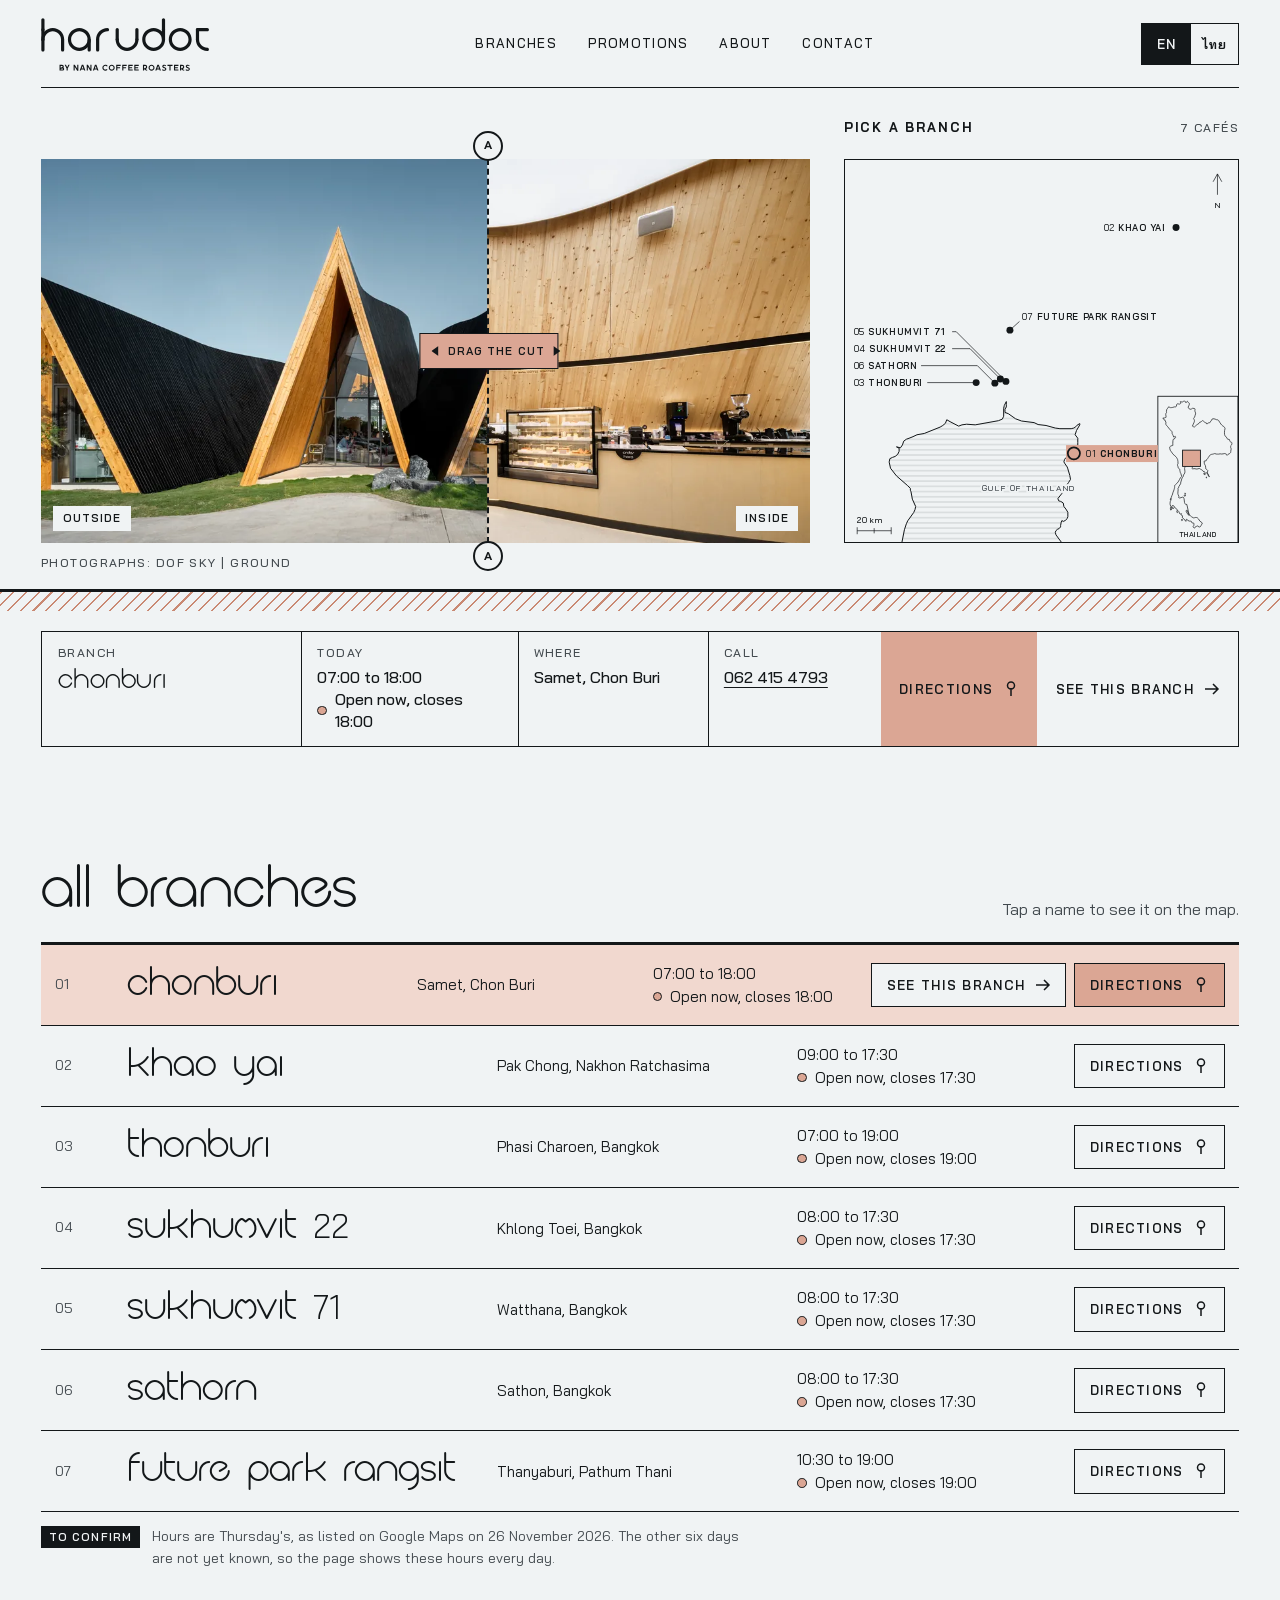
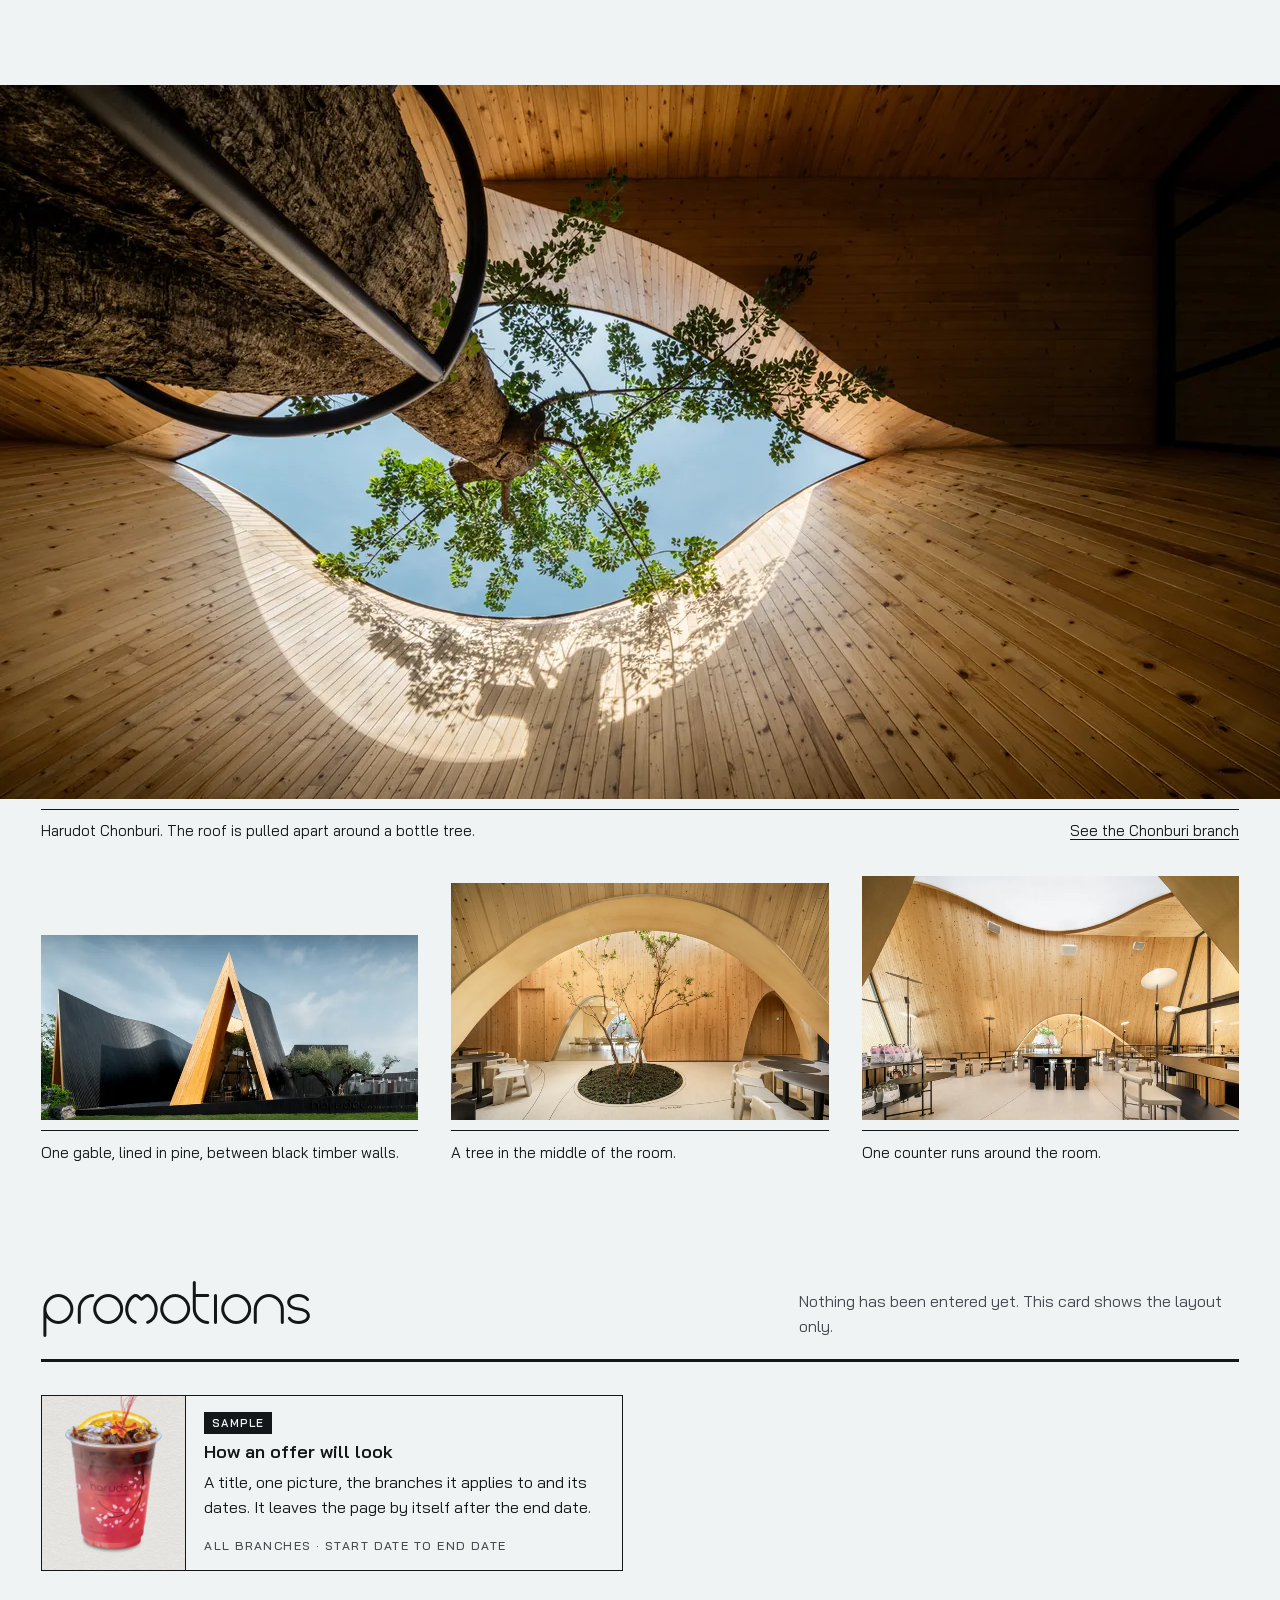
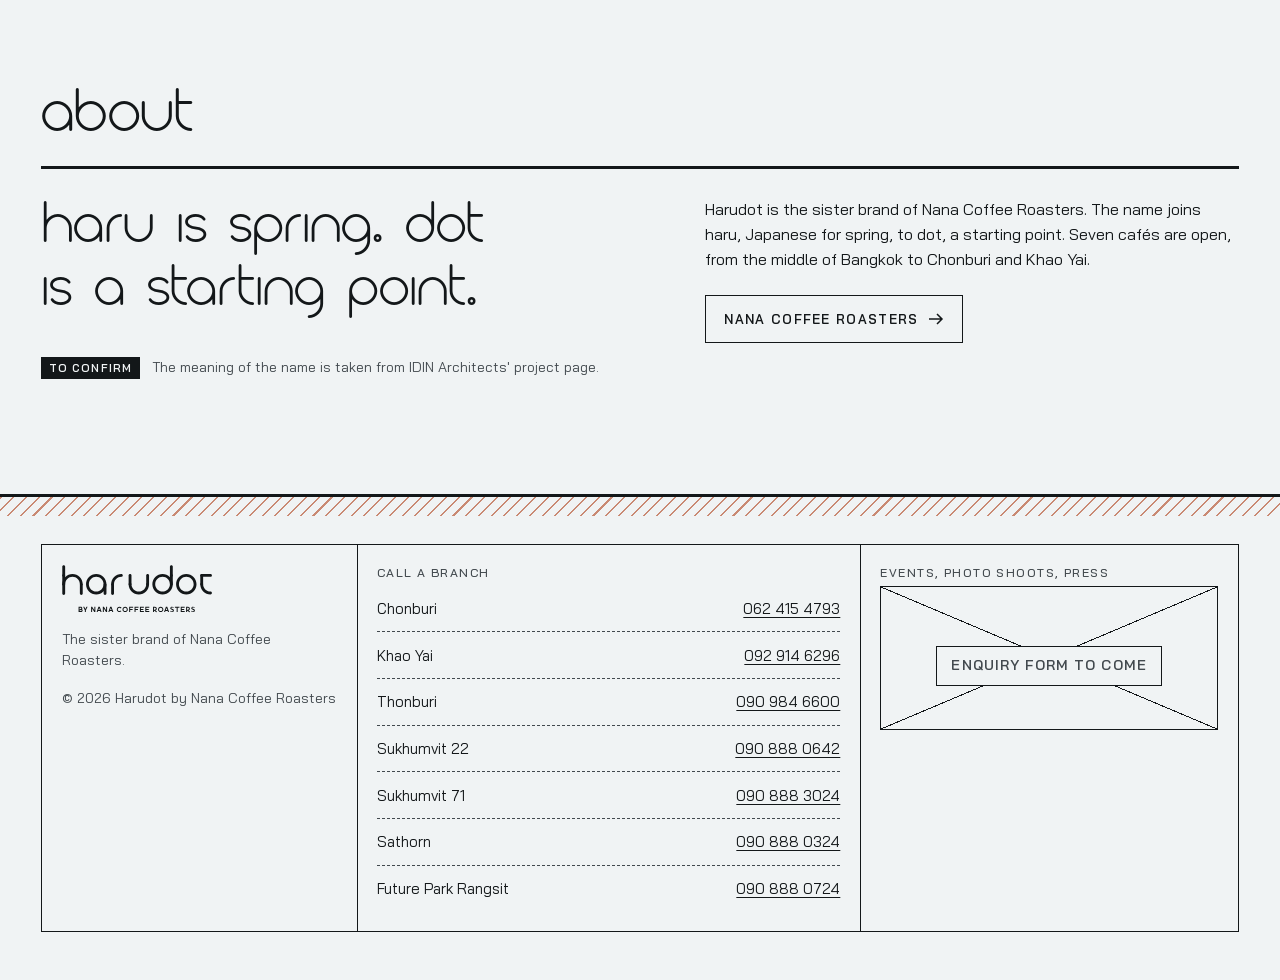
==== commit 3856b969: "Apply the design review's fixes to the prototype Map labels now have separate tap rows (two labels u" ====
--- a/prototype/index.html
+++ b/prototype/index.html
@@ -72,7 +72,7 @@
       <div class="plate__frame">
         <img class="plate__in" src="assets/img/chonburi/044-1280.webp" srcset="assets/img/chonburi/044-720.webp 720w, assets/img/chonburi/044-1280.webp 1280w, assets/img/chonburi/044-2000.webp 2000w" sizes="(max-width: 820px) 100vw, 62vw" width="2000" height="1121" alt="The coffee bar under a curved pine ceiling" fetchpriority="high">
         <img class="plate__out" src="assets/img/chonburi/069-1280.webp" srcset="assets/img/chonburi/069-720.webp 720w, assets/img/chonburi/069-1280.webp 1280w, assets/img/chonburi/069-2000.webp 2000w" sizes="(max-width: 820px) 100vw, 62vw" width="2000" height="915" alt="Harudot Chonburi from the road: three black timber gables, each opening lined in pine" fetchpriority="high">
-        <div class="void"><p><span data-l="en" lang="en">Photographs to come</span><span data-l="th" lang="th">ภาพถ่ายกำลังตามมา</span></p></div>
+        <div class="void"><div><span class="name"><span data-f="void-en" data-l="en" lang="en">chonburi</span><span data-f="void-th" data-l="th" lang="th">ชลบุรี</span></span><p><span data-l="en" lang="en">Photographs to come</span><span data-l="th" lang="th">ภาพถ่ายกำลังตามมา</span></p></div></div>
         <div class="cutline" aria-hidden="true"><span class="mark">A</span><span class="mark">A</span><span class="grip"><svg viewBox="0 0 7 10" aria-hidden="true"><path d="M7 0v10L0 5z" fill="currentColor"/></svg><span data-l="en" lang="en">Drag the cut</span><span data-l="th" lang="th">ลากเส้นตัด</span><svg viewBox="0 0 7 10" aria-hidden="true"><path d="M0 0v10l7-5z" fill="currentColor"/></svg></span></div>
         <input type="range" min="0" max="100" step="0.1" value="58" aria-label="Section cut. Slide left to see more of the inside, right to see more of the outside.">
         <span class="tag tag--out"><span data-l="en" lang="en">Outside</span><span data-l="th" lang="th">ภายนอก</span></span><span class="tag tag--in"><span data-l="en" lang="en">Inside</span><span data-l="th" lang="th">ภายใน</span></span>
@@ -81,72 +81,79 @@
     </figure>
     <div class="picker">
       <div class="picker__head"><h2><span data-l="en" lang="en">Pick a branch</span><span data-l="th" lang="th">เลือกสาขา</span></h2><span class="lbl"><span data-l="en" lang="en">7 cafés</span><span data-l="th" lang="th">7 สาขา</span></span></div>
-      <svg class="map map-d" viewBox="0 0 452 440" role="group" aria-label="Map of Harudot branches around Bangkok, Chonburi and Khao Yai"><defs><pattern id="sea-d" width="6" height="6" patternUnits="userSpaceOnUse"><path d="M0 3h6" class="sea-line"/></pattern></defs><rect width="452" height="440" fill="url(#sea-d)"/><path class="land" d="M250.702,442L242.392,430.732L241.632,427.805L242.392,425.975L243.913,424.511L246.194,423.414L247.715,421.584L247.715,420.12L248.475,416.094L249.236,414.264L250.756,415.362L253.037,414.264L255.319,412.068L256.079,409.872L256.079,404.747L253.798,401.086L251.517,398.157L250.756,394.13L249.236,393.031L247.715,392.299L245.434,391.567L244.673,389.004L249.236,383.144L252.277,376.918L256.839,370.691L259.121,367.028L258.36,362.632L256.079,354.938L255.319,352.739L252.277,348.342L251.517,346.876L252.277,344.311L253.037,342.845L254.558,342.112L256.079,336.98L259.121,335.881L262.922,334.781L266.724,332.582L267.485,329.649L267.485,324.517L267.485,319.75L264.443,315.717L265.964,310.95L269.766,304.348L269.766,302.881L266.724,304.715L265.204,306.549L262.922,308.016L259.881,308.749L246.954,308.749L241.632,308.016L230.986,305.082L221.862,303.981L217.3,301.781L202.852,299.947L196.009,297.379L187.645,291.51L183.843,290.042L183.843,288.575L183.843,286.373L185.364,283.805L185.364,280.87L185.364,277.567L183.082,281.97L182.322,285.273L182.322,294.444L180.801,297.746L176.239,299.58L149.626,304.348L139.741,303.615L134.418,304.348L130.616,305.815L120.731,300.68L116.929,298.479L115.408,302.514L112.367,305.082L109.325,306.915L91.076,314.25L82.712,315.717L78.15,317.917L73.587,319.75L70.546,320.85L67.504,323.05L65.984,327.45L63.702,330.749L59.14,329.649L62.182,331.115L62.182,334.781L60.661,338.08L57.619,340.646L54.578,341.745L51.536,343.211L50.776,346.876L50.776,347.243L52.297,354.205L59.14,362.998L71.306,373.622L72.067,374.354L73.587,375.819L75.108,377.285L75.108,379.482L75.869,381.313L77.389,389.736L81.191,398.157L80.431,401.818L78.91,405.113L72.067,414.63L70.546,417.924L68.265,424.877L65.223,440.244L64.818,442L-2,442L-2,-2L454,-2L454,442Z"/><text class="place" x="211.2" y="380.1" text-anchor="middle" font-size="9.5">GULF OF THAILAND</text><g class="scale" transform="translate(14,426)"><path d="M0 0h39.1M0 -4v8M19.5 -3v6M39.1 -4v8"/><text x="0" y="-9" font-size="9.5">20 km</text></g><g class="north" transform="translate(428,22)"><path d="M0 18V-6m0 0-5 9m5-9 5 9"/><text x="0" y="33" text-anchor="middle" font-size="9.5">N</text></g><g class="key" transform="translate(359,271)"><rect x=".5" y=".5" width="92" height="168"/><path d="M56.529,93.388L56.357,94.408L55.839,94L55.942,93.473L56.184,93.252ZM54.803,90.326L54.838,90.565L54.354,90.394L54.182,90.479L53.595,90.411L53.319,89.05L53.388,88.726L53.768,88.828L54.354,89.509L54.631,89.969ZM16.276,130.121L16.173,130.844L15.793,130.827L15.379,131.281L15.206,131.348L14.861,129.903L15.24,127.868L15.448,127.566L15.724,128.104L16.518,128.356L16.173,129.516ZM32.709,7.101L32.64,7.704L32.881,7.829L33.192,7.562L33.641,6.87L34.09,6.48L34.573,6.391L35.125,6.87L35.678,7.882L36.265,8.467L36.506,8.521L36.713,8.982L36.748,9.443L36.472,10.382L36.023,11.48L35.333,12.825L35.574,13.956L36.472,14.893L37.542,15.44L38.681,15.281L39.268,15.016L39.751,14.575L40.235,14.363L40.787,14.31L42.617,14.628L43.169,14.946L43.238,15.564L43.031,17.188L43.307,18.369L43.825,19.603L43.86,20.748L43.238,22.613L42.72,24.388L42.133,25.231L41.719,25.793L41.581,26.161L41.616,26.512L42.03,27.038L42.444,27.722L42.548,28.388L42.513,29.194L42.203,30.28L41.132,32.677L40.235,34.809L40.718,35.245L41.547,35.56L42.133,35.874L42.72,35.664L43.998,34.407L45.102,33.464L46.449,32.52L46.518,32.432L47.726,31.733L48.244,31.103L48.555,30.28L48.969,29.965L49.521,30.158L50.212,29.807L51.04,28.914L51.696,28.493L52.145,28.564L52.939,29.124L54.078,30.158L55.114,30.788L56.012,30.98L56.46,31.365L56.426,31.943L56.633,32.31L57.047,32.467L57.22,32.397L57.185,32.117L57.6,31.715L58.463,31.173L59.326,30.858L60.223,30.77L60.81,30.333L61.19,29.229L61.742,28.388L62.226,28.003L62.812,27.81L62.985,27.547L62.674,27.196L62.709,26.863L63.054,26.494L63.814,26.354L64.987,26.407L66.334,26.758L67.887,27.424L68.923,27.652L69.406,27.407L70.373,28.441L71.788,30.735L72.997,32.485L73.998,33.656L75.068,34.564L76.173,35.193L77.001,36.048L77.726,37.671L77.174,39.901L77.036,41.833L77.105,44.215L77.761,46.021L79.003,47.288L79.728,48.311L79.936,49.074L80.902,49.75L82.663,50.304L83.388,50.807L83.077,51.257L83.077,51.776L83.319,52.382L83.906,52.866L84.872,53.264L85.459,53.679L85.632,54.112L85.597,54.803L85.39,55.788L84.976,56.531L84.389,57.049L84.32,57.463L84.182,58.084L84.182,59.361L84.596,60.223L84.734,61.308L84.493,62.187L84.285,63.995L84.251,64.7L84.044,65.285L83.526,65.869L82.766,66.419L81.834,66.901L81.247,67.107L81.109,67.21L80.695,67.76L80.177,68.292L79.798,68.292L79.521,68.017L79.314,67.674L79.176,66.918L78.313,66.54L77.346,66.299L75.413,66.677L73.825,66.883L72.064,66.626L70.407,66.952L69.717,67.004L68.923,66.952L68.163,66.952L67.404,66.832L66.058,66.368L65.54,66.402L64.435,66.798L63.296,67.055L62.226,67.244L60.603,68.035L59.429,69.185L59.084,69.992L58.497,70.815L57.703,72.102L56.667,73.336L55.942,73.901L56.15,74.227L55.942,74.638L54.838,74.809L53.94,74.878L53.768,75.083L53.871,77.565L54.182,78.505L54.769,79.633L55.148,80.249L55.425,82.093L55.494,83.646L56.736,84.636L57.461,85.386L57.945,86.034L57.772,86.46L57.496,87.721L57.772,89.339L59.533,92.844L59.671,93.099L59.464,93.133L59.188,92.453L58.29,91.313L58.014,90.105L56.978,88.76L56.426,88.232L56.219,88.675L55.908,89.152L54.872,88.471L54.009,87.738L53.215,86.358L53.112,86.682L52.904,86.972L52.007,85.881L51.04,85.011L50.177,84.687L49.659,84.397L49.142,83.936L48.071,83.459L45.379,84.141L41.995,83.612L40.684,84.124L40.131,83.8L39.82,83.203L40.131,82.196L40.2,80.061L40.614,78.556L40.407,77.411L40.614,76.88L40.753,76.144L40.235,75.853L37.818,75.271L37.3,74.809L36.679,75.34L33.779,75.631L32.709,76.076L31.708,76.914L31.432,78.009L32.018,78.71L32.398,79.958L31.362,82.657L31.19,83.442L31.604,86.75L31.432,88.556L30.879,89.765L29.982,90.837L29.602,92.691L28.911,93.541L27.945,95.478L27.323,97.906L26.875,99.026L26.598,101.095L24.665,104.212L24.216,105.973L23.526,106.65L23.768,107.175L23.802,108.054L23.56,110.404L23.491,112.347L23.768,113.394L24.7,115.454L24.492,116.061L24.389,116.905L25.148,117.293L25.735,117.411L28.877,116.432L29.947,116.685L30.361,117.596L30.637,118.389L31.155,122.668L31.432,123.477L32.087,124.234L32.778,125.025L33.02,124.891L33.054,124.588L33.089,124.251L33.745,125.059L34.228,126.573L35.885,134.573L36.368,135.597L36.748,136.654L35.747,136.134L35.471,134.371L35.194,133.616L34.815,133.515L34.262,133.515L34.228,133.212L34.642,132.625L34.573,131.936L33.986,131.365L33.054,131.818L33.089,133.061L33.503,134.019L35.091,136.15L35.609,137.04L36.23,137.292L37.162,137.157L38.267,138.063L39.13,138.902L41.305,140.193L42.617,140.059L44.032,139.74L44.964,139.824L45.896,140.16L47.001,141.233L48.796,143.931L51.696,146.175L51.386,146.728L51.247,147.565L50.108,148.704L49.936,149.356L49.487,150.193L48.693,150.628L48.037,150.712L47.623,150.645L47.346,150.478L46.898,149.691L46.656,149.457L46.449,149.39L44.999,149.942L43.583,150.528L43.342,151.08L42.962,151.699L42.548,151.95L42.203,152L41.892,151.632L41.374,151.164L40.96,150.712L41.063,149.992L41.857,148.921L41.961,148.185L41.857,146.895L41.65,146.159L41.409,146.142L41.029,146.025L39.924,146.142L39.372,145.305L39.13,144.4L38.785,144.065L38.405,143.864L37.577,144.182L36.955,143.998L34.849,143.194L34.055,141.92L33.606,141.886L33.227,142.021L33.089,142.322L32.847,143.797L32.674,144.249L30.292,141.266L28.635,140.042L28.842,137.828L28.359,137.392L27.738,137.359L27.254,136.738L27.669,135.412L27.013,135.664L26.115,135.613L25.39,135.261L24.838,133.431L24.458,132.877L23.698,131.902L22.697,131.902L22.352,131.449L22.421,130.272L21.696,129.55L20.73,128.944L19.936,128.608L19.107,126.691L18.451,126.22L17.899,125.85L17.139,126.102L16.898,126.792L16.38,127.448L15.827,127.364L15.275,126.994L14.654,125.076L14.516,123.914L14.688,121.742L15.482,119.788L15.931,116.668L16.621,114.694L17.07,114.036L17.761,111.351L19.107,107.902L19.245,107.175L19.521,106.345L19.728,105.567L19.797,104.331L19.625,103.687L19.625,103.315L19.901,102.857L20.868,102.078L22.179,100.79L23.768,98.975L25.39,96.208L26.184,94.595L26.529,94.017L26.875,93.847L27.427,93.286L27.807,92.674L27.841,92.368L26.944,89.339L26.391,88.351L26.081,87.193L25.942,86.341L25.735,85.574L25.839,84.841L25.528,84.397L24.803,83.817L24.044,82.964L23.595,81.564L23.595,80.778L23.146,80.095L22.974,79.377L23.25,78.693L23.629,78.112L23.595,75.511L23.457,74.723L23.25,73.336L22.766,72.29L22.076,71.056L21.316,70.043L19.28,68.206L17.83,66.987L17.105,65.852L16.207,64.579L15.551,63.65L14.723,62.48L14.308,60.878L14.067,59.171L14.205,58.602L14.585,58.239L15.102,57.929L15.517,57.86L16.69,57.083L17.519,57.152L17.692,56.979L17.761,56.617L17.657,55.062L17.726,52.987L17.864,51.292L18.037,50.183L20.212,48.884L20.661,48.311L20.868,47.705L20.868,47.167L20.695,46.75L20.384,46.507L18.969,47.635L18.693,47.375L18.037,45.535L17.761,44.98L17.381,44.302L16.932,43.364L16.863,41.729L16.552,40.928L14.826,39.204L14.032,38.281L12.962,36.938L11.685,35.333L10.373,33.831L9.751,32.887L9.544,32.677L9.475,32.31L9.855,31.278L9.682,30.245L9.026,28.879L8.75,28.02L8.819,27.687L8.509,27.564L7.784,27.635L7.093,27.003L6.403,25.635L6.368,25.389L6.575,25.406L7.404,25.635L7.715,25.599L8.301,25.283L9.199,24.95L9.751,24.844L9.924,24.686L9.993,24.353L9.544,21.205L9.613,20.554L10.476,19.198L10.373,17.823L10.614,15.846L11.547,14.486L12.272,13.868L12.513,12.895L12.824,12.683L13.411,12.771L14.654,13.497L15.171,13.532L15.931,13.514L16.725,13.461L17.105,13.39L19.659,12.683L20.212,12.595L20.764,12.683L21.144,12.648L21.558,12.329L21.834,11.745L22.145,9.921L22.318,9.584L22.663,9.318L23.215,9.141L23.837,9.159L24.665,9.513L25.183,9.531L25.77,9.389L26.288,9.123L26.598,8.804L26.771,8.414L26.633,7.687L26.253,6.746L26.357,6.639L27.047,6.835L28.083,7.065L28.842,7.012L29.36,6.852L29.843,6.409L30.499,6L31.086,6.089L31.57,6.462ZM32.26,112.719L32.156,112.871L31.777,112.567L31.501,112.212L31.362,111.773L31.949,111.79L32.226,112.212ZM32.226,113.783L32.26,114.34L32.053,114.998L31.19,115.386L30.879,114.863L30.948,114.036L31.086,113.833L31.949,113.884ZM28.29,143.478L28.117,143.529L27.772,142.741L28.221,141.618L28.67,142.993ZM18.037,129.819L17.933,129.987L17.45,128.137L18.14,128.625ZM15.31,118.979L14.757,119.097L14.826,118.557L14.964,118.22L15.24,118.136L15.344,118.709ZM22.697,133.128L22.939,134.304L22.594,134.052L22.318,133.548L22.318,132.809L22.387,132.692Z"/><rect class="here" x="28.9" y="62.4" width="20.5" height="18.7"/><text x="46" y="162" text-anchor="middle" font-size="8.5">THAILAND</text></g><g class="pt" data-branch="chonburi" role="button" tabindex="0" aria-pressed="false" aria-label="Harudot Chonburi"><rect class="hit" x="257" y="323.4" width="104.5" height="27.5"/><circle class="dot" cx="263" cy="337.1" r="4"/><text x="277" y="341.1" text-anchor="start" font-size="10.5"><tspan class="n">01</tspan> CHONBURI</text></g><g class="pt" data-branch="khao-yai" role="button" tabindex="0" aria-pressed="false" aria-label="Harudot Khao Yai"><rect class="hit" x="289.9" y="63.8" width="102.5" height="27.5"/><circle class="dot" cx="380.4" cy="77.5" r="4"/><text x="368.4" y="81.5" text-anchor="end" font-size="10.5"><tspan class="n">02</tspan> KHAO YAI</text></g><g class="pt" data-branch="thonburi" role="button" tabindex="0" aria-pressed="false" aria-label="Harudot Thonburi"><path class="lead" d="M94.5 255.8H150.7L150.7 255.8"/><rect class="hit" x="6" y="242.1" width="90.5" height="27.5"/><circle class="dot" cx="150.7" cy="255.8" r="4"/><text x="10" y="259.8" text-anchor="start" font-size="10.5"><tspan class="n">03</tspan> THONBURI</text></g><g class="pt" data-branch="sukhumvit-22" role="button" tabindex="0" aria-pressed="false" aria-label="Harudot Sukhumvit 22"><path class="lead" d="M123.1 216.8H143.7L178.5 251.6"/><rect class="hit" x="6" y="207.1" width="119.1" height="54.3"/><circle class="dot" cx="178.5" cy="251.6" r="4"/><text x="10" y="220.8" text-anchor="start" font-size="10.5"><tspan class="n">04</tspan> SUKHUMVIT 22</text></g><g class="pt" data-branch="sukhumvit-71" role="button" tabindex="0" aria-pressed="false" aria-label="Harudot Sukhumvit 71"><path class="lead" d="M123.1 197.3H127.8L184.9 254.4"/><rect class="hit" x="6" y="187.6" width="119.1" height="76.6"/><circle class="dot" cx="184.9" cy="254.4" r="4"/><text x="10" y="201.3" text-anchor="start" font-size="10.5"><tspan class="n">05</tspan> SUKHUMVIT 71</text></g><g class="pt" data-branch="sathorn" role="button" tabindex="0" aria-pressed="false" aria-label="Harudot Sathorn"><path class="lead" d="M87.4 236.3H152.1L172.2 256.4"/><rect class="hit" x="6" y="226.6" width="83.4" height="39.6"/><circle class="dot" cx="172.2" cy="256.4" r="4"/><text x="10" y="240.3" text-anchor="start" font-size="10.5"><tspan class="n">06</tspan> SATHORN</text></g><g class="pt" data-branch="future-park-rangsit" role="button" tabindex="0" aria-pressed="false" aria-label="Harudot Future Park Rangsit"><path class="lead" d="M189.5 195.5L200.5 185.5"/><rect class="hit" x="183.5" y="169.8" width="183.1" height="35.5"/><circle class="dot" cx="189.5" cy="195.5" r="4"/><text x="203.5" y="183.5" text-anchor="start" font-size="10.5"><tspan class="n">07</tspan> FUTURE PARK RANGSIT</text></g></svg><svg class="map map-m" viewBox="0 0 358 330" role="group" aria-label="Map of Harudot branches around Bangkok, Chonburi and Khao Yai"><defs><pattern id="sea-m" width="6" height="6" patternUnits="userSpaceOnUse"><path d="M0 3h6" class="sea-line"/></pattern></defs><rect width="358" height="330" fill="url(#sea-m)"/><path class="land" d="M192.052,332L191.983,331.907L191.381,329.589L191.983,328.14L193.188,326.98L194.994,326.111L196.199,324.661L196.199,323.502L196.801,320.313L197.403,318.864L198.608,319.734L200.415,318.864L202.221,317.125L202.824,315.385L202.824,311.326L201.017,308.427L199.21,306.107L198.608,302.917L197.403,302.047L196.199,301.467L194.392,300.887L193.79,298.857L197.403,294.216L199.812,289.285L203.426,284.353L205.233,281.452L204.63,277.97L202.824,271.876L202.221,270.134L199.812,266.651L199.21,265.49L199.812,263.459L200.415,262.297L201.619,261.717L202.824,257.653L205.233,256.782L208.244,255.911L211.255,254.169L211.857,251.846L211.857,247.781L211.857,244.006L209.448,240.811L210.653,237.035L213.664,231.807L213.664,230.645L211.255,232.097L210.051,233.55L208.244,234.712L205.835,235.293L195.597,235.293L191.381,234.712L182.949,232.388L175.722,231.516L172.109,229.773L160.666,228.321L155.246,226.287L148.621,221.638L145.61,220.476L145.61,219.314L145.61,217.57L146.814,215.536L146.814,213.211L146.814,210.595L145.008,214.083L144.405,216.698L144.405,223.963L143.201,226.577L139.587,228.03L118.509,231.807L110.68,231.226L106.464,231.807L103.453,232.969L95.623,228.902L92.612,227.159L91.408,230.354L88.999,232.388L86.59,233.84L72.136,239.649L65.511,240.811L61.897,242.554L58.284,244.006L55.875,244.877L53.466,246.619L52.261,250.104L50.455,252.717L46.841,251.846L49.25,253.007L49.25,255.911L48.046,258.524L45.637,260.556L43.228,261.427L40.819,262.588L40.216,265.49L40.216,265.781L41.421,271.295L46.841,278.26L56.477,286.674L57.079,287.254L58.284,288.415L59.488,289.575L59.488,291.315L60.091,292.766L61.295,299.437L64.306,306.107L63.704,309.007L62.5,311.616L57.079,319.154L55.875,321.763L54.068,327.27L53.132,332L-2,332L-2,-2L360,-2L360,332Z"/><text class="place" x="167.3" y="291.8" text-anchor="middle" font-size="10">GULF OF THAILAND</text><g class="scale" transform="translate(14,316)"><path d="M0 0h31M0 -4v8M15.5 -3v6M31 -4v8"/><text x="0" y="-9" font-size="10">20 km</text></g><g class="north" transform="translate(334,22)"><path d="M0 18V-6m0 0-5 9m5-9 5 9"/><text x="0" y="33" text-anchor="middle" font-size="10">N</text></g><g class="key" transform="translate(285,195)"><rect x=".5" y=".5" width="72" height="134"/><path d="M43.97,72.891L43.84,73.663L43.448,73.354L43.526,72.956L43.709,72.788ZM42.664,70.574L42.69,70.754L42.324,70.625L42.193,70.69L41.749,70.638L41.54,69.607L41.592,69.362L41.88,69.44L42.324,69.955L42.533,70.303ZM13.5,100.697L13.422,101.244L13.134,101.231L12.821,101.575L12.69,101.626L12.429,100.532L12.716,98.992L12.873,98.763L13.082,99.17L13.683,99.361L13.422,100.239ZM25.939,7.575L25.887,8.032L26.07,8.126L26.305,7.924L26.645,7.4L26.984,7.104L27.35,7.037L27.768,7.4L28.186,8.166L28.631,8.609L28.814,8.649L28.97,8.998L28.997,9.347L28.787,10.058L28.448,10.889L27.925,11.907L28.108,12.764L28.787,13.473L29.598,13.887L30.46,13.767L30.904,13.567L31.27,13.232L31.636,13.072L32.054,13.032L33.439,13.272L33.857,13.513L33.909,13.981L33.753,15.21L33.962,16.105L34.354,17.038L34.38,17.905L33.909,19.317L33.517,20.66L33.073,21.298L32.76,21.724L32.655,22.003L32.681,22.268L32.995,22.667L33.308,23.184L33.387,23.689L33.361,24.299L33.125,25.121L32.315,26.935L31.636,28.549L32.002,28.879L32.629,29.117L33.073,29.355L33.517,29.196L34.484,28.245L35.321,27.53L36.34,26.816L36.392,26.75L37.307,26.22L37.699,25.743L37.934,25.121L38.247,24.882L38.666,25.028L39.188,24.763L39.815,24.087L40.312,23.768L40.652,23.821L41.253,24.246L42.115,25.028L42.899,25.505L43.578,25.651L43.918,25.942L43.892,26.379L44.049,26.657L44.362,26.776L44.493,26.723L44.467,26.511L44.78,26.207L45.434,25.796L46.087,25.558L46.767,25.492L47.211,25.16L47.498,24.325L47.916,23.689L48.282,23.397L48.726,23.251L48.857,23.052L48.622,22.786L48.648,22.534L48.909,22.255L49.484,22.149L50.373,22.189L51.392,22.454L52.568,22.959L53.352,23.131L53.718,22.945L54.449,23.728L55.521,25.465L56.436,26.789L57.193,27.676L58.003,28.364L58.84,28.84L59.467,29.487L60.016,30.715L59.598,32.403L59.493,33.866L59.545,35.669L60.042,37.036L60.983,37.995L61.531,38.77L61.688,39.347L62.42,39.859L63.753,40.278L64.301,40.659L64.066,40.999L64.066,41.392L64.249,41.851L64.693,42.218L65.425,42.519L65.869,42.833L66,43.16L65.974,43.684L65.817,44.429L65.503,44.991L65.059,45.383L65.007,45.697L64.902,46.167L64.902,47.134L65.216,47.786L65.321,48.608L65.138,49.273L64.981,50.641L64.955,51.175L64.798,51.618L64.406,52.061L63.831,52.477L63.125,52.841L62.681,52.997L62.577,53.075L62.263,53.491L61.871,53.895L61.584,53.895L61.375,53.687L61.218,53.426L61.113,52.854L60.46,52.568L59.728,52.386L58.265,52.672L57.063,52.828L55.73,52.633L54.476,52.88L53.953,52.919L53.352,52.88L52.777,52.88L52.202,52.789L51.183,52.438L50.791,52.464L49.955,52.763L49.092,52.958L48.282,53.101L47.054,53.7L46.166,54.57L45.904,55.181L45.46,55.805L44.859,56.778L44.075,57.712L43.526,58.14L43.683,58.387L43.526,58.698L42.69,58.828L42.01,58.879L41.88,59.035L41.958,60.913L42.193,61.625L42.638,62.479L42.925,62.945L43.134,64.341L43.186,65.517L44.127,66.266L44.676,66.834L45.042,67.325L44.911,67.647L44.702,68.602L44.911,69.826L46.244,72.479L46.348,72.672L46.192,72.698L45.983,72.183L45.303,71.321L45.094,70.406L44.31,69.388L43.892,68.988L43.735,69.324L43.5,69.685L42.716,69.169L42.063,68.615L41.462,67.57L41.383,67.815L41.226,68.034L40.547,67.208L39.815,66.55L39.162,66.305L38.77,66.085L38.378,65.737L37.568,65.375L35.53,65.892L32.969,65.491L31.976,65.879L31.557,65.633L31.322,65.181L31.557,64.419L31.61,62.803L31.923,61.664L31.767,60.797L31.923,60.395L32.028,59.838L31.636,59.618L29.807,59.178L29.415,58.828L28.944,59.229L26.749,59.45L25.939,59.787L25.181,60.421L24.972,61.25L25.416,61.781L25.704,62.725L24.92,64.768L24.789,65.362L25.103,67.866L24.972,69.233L24.554,70.148L23.875,70.96L23.587,72.364L23.064,73.007L22.333,74.473L21.862,76.311L21.523,77.159L21.314,78.725L19.85,81.085L19.51,82.418L18.988,82.93L19.171,83.327L19.197,83.993L19.014,85.772L18.962,87.243L19.171,88.035L19.876,89.594L19.72,90.054L19.641,90.693L20.216,90.986L20.66,91.076L23.038,90.335L23.848,90.527L24.162,91.216L24.371,91.816L24.763,95.056L24.972,95.667L25.469,96.241L25.991,96.84L26.174,96.738L26.2,96.508L26.226,96.254L26.723,96.865L27.089,98.011L28.343,104.067L28.709,104.842L28.997,105.642L28.239,105.248L28.03,103.914L27.821,103.342L27.533,103.266L27.115,103.266L27.089,103.037L27.402,102.592L27.35,102.071L26.906,101.638L26.2,101.982L26.226,102.923L26.54,103.647L27.742,105.261L28.134,105.934L28.605,106.125L29.31,106.023L30.146,106.709L30.8,107.344L32.446,108.321L33.439,108.22L34.51,107.979L35.216,108.042L35.922,108.296L36.758,109.108L38.117,111.151L40.312,112.85L40.077,113.268L39.972,113.902L39.11,114.763L38.979,115.257L38.639,115.891L38.038,116.22L37.542,116.284L37.228,116.233L37.019,116.106L36.679,115.511L36.497,115.333L36.34,115.283L35.242,115.701L34.171,116.144L33.988,116.562L33.7,117.031L33.387,117.221L33.125,117.259L32.89,116.98L32.498,116.625L32.185,116.284L32.263,115.739L32.864,114.928L32.943,114.371L32.864,113.395L32.707,112.837L32.524,112.824L32.237,112.736L31.401,112.824L30.983,112.19L30.8,111.506L30.538,111.252L30.251,111.1L29.624,111.341L29.153,111.201L27.559,110.593L26.958,109.628L26.618,109.603L26.331,109.704L26.226,109.933L26.044,111.049L25.913,111.392L24.11,109.134L22.855,108.207L23.012,106.531L22.646,106.201L22.176,106.176L21.81,105.706L22.124,104.702L21.627,104.893L20.948,104.854L20.399,104.588L19.981,103.202L19.693,102.783L19.118,102.045L18.361,102.045L18.099,101.702L18.152,100.812L17.603,100.264L16.871,99.806L16.27,99.552L15.643,98.101L15.146,97.744L14.728,97.464L14.153,97.655L13.97,98.177L13.578,98.674L13.16,98.61L12.742,98.33L12.272,96.878L12.167,95.999L12.298,94.354L12.899,92.875L13.239,90.514L13.761,89.019L14.101,88.521L14.624,86.488L15.643,83.878L15.747,83.327L15.956,82.7L16.113,82.11L16.166,81.175L16.035,80.688L16.035,80.406L16.244,80.059L16.976,79.469L17.969,78.494L19.171,77.12L20.399,75.026L21,73.805L21.261,73.367L21.523,73.239L21.941,72.814L22.228,72.351L22.254,72.119L21.575,69.826L21.157,69.079L20.922,68.202L20.817,67.557L20.66,66.976L20.739,66.421L20.503,66.085L19.955,65.646L19.38,65L19.04,63.941L19.04,63.346L18.7,62.829L18.57,62.285L18.779,61.768L19.066,61.328L19.04,59.359L18.936,58.763L18.779,57.712L18.413,56.921L17.89,55.986L17.315,55.22L15.774,53.83L14.676,52.906L14.127,52.047L13.448,51.084L12.951,50.381L12.324,49.495L12.01,48.282L11.828,46.99L11.932,46.559L12.22,46.285L12.611,46.05L12.925,45.998L13.814,45.41L14.441,45.462L14.571,45.331L14.624,45.057L14.545,43.88L14.598,42.309L14.702,41.026L14.833,40.187L16.479,39.203L16.819,38.77L16.976,38.31L16.976,37.903L16.845,37.588L16.61,37.404L15.538,38.258L15.329,38.061L14.833,36.668L14.624,36.248L14.336,35.735L13.997,35.024L13.944,33.787L13.709,33.181L12.402,31.876L11.801,31.177L10.991,30.161L10.024,28.945L9.031,27.808L8.561,27.094L8.404,26.935L8.352,26.657L8.639,25.876L8.509,25.094L8.012,24.06L7.803,23.41L7.855,23.158L7.62,23.065L7.071,23.118L6.549,22.64L6.026,21.604L6,21.418L6.157,21.431L6.784,21.604L7.019,21.577L7.463,21.338L8.143,21.086L8.561,21.006L8.692,20.886L8.744,20.634L8.404,18.251L8.456,17.758L9.11,16.732L9.031,15.691L9.214,14.195L9.92,13.165L10.469,12.697L10.652,11.961L10.887,11.8L11.331,11.867L12.272,12.416L12.664,12.443L13.239,12.429L13.84,12.389L14.127,12.336L16.061,11.8L16.479,11.733L16.897,11.8L17.185,11.773L17.498,11.532L17.707,11.09L17.943,9.709L18.073,9.455L18.334,9.253L18.753,9.119L19.223,9.133L19.85,9.401L20.242,9.414L20.686,9.307L21.078,9.106L21.314,8.864L21.444,8.569L21.34,8.018L21.052,7.306L21.131,7.225L21.653,7.373L22.437,7.548L23.012,7.508L23.404,7.387L23.77,7.051L24.267,6.741L24.711,6.809L25.077,7.091ZM25.599,87.524L25.521,87.639L25.233,87.409L25.024,87.141L24.92,86.808L25.364,86.821L25.573,87.141ZM25.573,88.329L25.599,88.751L25.443,89.249L24.789,89.543L24.554,89.147L24.606,88.521L24.711,88.368L25.364,88.406ZM22.594,110.808L22.463,110.846L22.202,110.25L22.542,109.4L22.882,110.44ZM14.833,100.468L14.754,100.595L14.389,99.195L14.911,99.565ZM12.768,92.263L12.35,92.352L12.402,91.944L12.507,91.688L12.716,91.624L12.794,92.058ZM18.361,102.974L18.544,103.863L18.282,103.673L18.073,103.291L18.073,102.732L18.125,102.643Z"/><rect class="here" x="23" y="49.4" width="15.5" height="14.1"/><text x="36" y="128" text-anchor="middle" font-size="9">THAILAND</text></g><g class="pt" data-branch="chonburi" role="button" tabindex="0" aria-pressed="false" aria-label="Harudot Chonburi"><rect class="hit" x="202.3" y="243.2" width="42.5" height="29"/><circle class="dot" cx="208.3" cy="257.7" r="4"/><text x="222.3" y="261.7" text-anchor="start" font-size="11">01</text></g><g class="pt" data-branch="khao-yai" role="button" tabindex="0" aria-pressed="false" aria-label="Harudot Khao Yai"><rect class="hit" x="272.8" y="37.6" width="40.5" height="29"/><circle class="dot" cx="301.3" cy="52.1" r="4"/><text x="289.3" y="56.1" text-anchor="end" font-size="11">02</text></g><g class="pt" data-branch="thonburi" role="button" tabindex="0" aria-pressed="false" aria-label="Harudot Thonburi"><path class="lead" d="M32.5 193.3H119.4L119.4 193.3"/><rect class="hit" x="6" y="178.8" width="28.5" height="29"/><circle class="dot" cx="119.4" cy="193.3" r="4"/><text x="10" y="197.3" text-anchor="start" font-size="11">03</text></g><g class="pt" data-branch="sukhumvit-22" role="button" tabindex="0" aria-pressed="false" aria-label="Harudot Sukhumvit 22"><path class="lead" d="M32.5 151.3H102.7L141.4 190"/><rect class="hit" x="6" y="140.8" width="28.5" height="59.7"/><circle class="dot" cx="141.4" cy="190" r="4"/><text x="10" y="155.3" text-anchor="start" font-size="11">04</text></g><g class="pt" data-branch="sukhumvit-71" role="button" tabindex="0" aria-pressed="false" aria-label="Harudot Sukhumvit 71"><path class="lead" d="M32.5 130.3H84.6L146.5 192.2"/><rect class="hit" x="6" y="119.8" width="28.5" height="82.9"/><circle class="dot" cx="146.5" cy="192.2" r="4"/><text x="10" y="134.3" text-anchor="start" font-size="11">05</text></g><g class="pt" data-branch="sathorn" role="button" tabindex="0" aria-pressed="false" aria-label="Harudot Sathorn"><path class="lead" d="M32.5 172.3H114.9L136.4 193.8"/><rect class="hit" x="6" y="161.8" width="28.5" height="42.5"/><circle class="dot" cx="136.4" cy="193.8" r="4"/><text x="10" y="176.3" text-anchor="start" font-size="11">06</text></g><g class="pt" data-branch="future-park-rangsit" role="button" tabindex="0" aria-pressed="false" aria-label="Harudot Future Park Rangsit"><path class="lead" d="M150.1 145.6L161.1 135.6"/><rect class="hit" x="144.1" y="119.1" width="42.5" height="37"/><circle class="dot" cx="150.1" cy="145.6" r="4"/><text x="164.1" y="133.6" text-anchor="start" font-size="11">07</text></g></svg>
+      <svg class="map map-d" viewBox="0 0 452 440" role="group" aria-label="Map of Harudot branches around Bangkok, Chonburi and Khao Yai"><defs><pattern id="sea-d" width="6" height="6" patternUnits="userSpaceOnUse"><path d="M0 3h6" class="sea-line"/></pattern></defs><rect width="452" height="440" fill="url(#sea-d)"/><path class="land" d="M250.702,442L242.392,430.732L241.632,427.805L242.392,425.975L243.913,424.511L246.194,423.414L247.715,421.584L247.715,420.12L248.475,416.094L249.236,414.264L250.756,415.362L253.037,414.264L255.319,412.068L256.079,409.872L256.079,404.747L253.798,401.086L251.517,398.157L250.756,394.13L249.236,393.031L247.715,392.299L245.434,391.567L244.673,389.004L249.236,383.144L252.277,376.918L256.839,370.691L259.121,367.028L258.36,362.632L256.079,354.938L255.319,352.739L252.277,348.342L251.517,346.876L252.277,344.311L253.037,342.845L254.558,342.112L256.079,336.98L259.121,335.881L262.922,334.781L266.724,332.582L267.485,329.649L267.485,324.517L267.485,319.75L264.443,315.717L265.964,310.95L269.766,304.348L269.766,302.881L266.724,304.715L265.204,306.549L262.922,308.016L259.881,308.749L246.954,308.749L241.632,308.016L230.986,305.082L221.862,303.981L217.3,301.781L202.852,299.947L196.009,297.379L187.645,291.51L183.843,290.042L183.843,288.575L183.843,286.373L185.364,283.805L185.364,280.87L185.364,277.567L183.082,281.97L182.322,285.273L182.322,294.444L180.801,297.746L176.239,299.58L149.626,304.348L139.741,303.615L134.418,304.348L130.616,305.815L120.731,300.68L116.929,298.479L115.408,302.514L112.367,305.082L109.325,306.915L91.076,314.25L82.712,315.717L78.15,317.917L73.587,319.75L70.546,320.85L67.504,323.05L65.984,327.45L63.702,330.749L59.14,329.649L62.182,331.115L62.182,334.781L60.661,338.08L57.619,340.646L54.578,341.745L51.536,343.211L50.776,346.876L50.776,347.243L52.297,354.205L59.14,362.998L71.306,373.622L72.067,374.354L73.587,375.819L75.108,377.285L75.108,379.482L75.869,381.313L77.389,389.736L81.191,398.157L80.431,401.818L78.91,405.113L72.067,414.63L70.546,417.924L68.265,424.877L65.223,440.244L64.818,442L-2,442L-2,-2L454,-2L454,442Z"/><text class="place" x="211.2" y="380.1" text-anchor="middle" font-size="9.5" data-l="en" lang="en">GULF OF THAILAND</text><text class="place" x="211.2" y="380.1" text-anchor="middle" font-size="9.5" data-l="th" lang="th">อ่าวไทย</text><g class="scale" transform="translate(14,426)"><path d="M0 0h39.1M0 -4v8M19.5 -3v6M39.1 -4v8"/><text x="0" y="-9" font-size="9.5" data-l="en" lang="en">20 km</text><text x="0" y="-9" font-size="9.5" data-l="th" lang="th">20 กม.</text></g><g class="north" transform="translate(428,22)"><path d="M0 18V-6m0 0-5 9m5-9 5 9"/><text x="0" y="33" text-anchor="middle" font-size="9.5">N</text></g><g class="key" transform="translate(359,271)"><rect x=".5" y=".5" width="92" height="168"/><path d="M56.529,93.388L56.357,94.408L55.839,94L55.942,93.473L56.184,93.252ZM54.803,90.326L54.838,90.565L54.354,90.394L54.182,90.479L53.595,90.411L53.319,89.05L53.388,88.726L53.768,88.828L54.354,89.509L54.631,89.969ZM16.276,130.121L16.173,130.844L15.793,130.827L15.379,131.281L15.206,131.348L14.861,129.903L15.24,127.868L15.448,127.566L15.724,128.104L16.518,128.356L16.173,129.516ZM32.709,7.101L32.64,7.704L32.881,7.829L33.192,7.562L33.641,6.87L34.09,6.48L34.573,6.391L35.125,6.87L35.678,7.882L36.265,8.467L36.506,8.521L36.713,8.982L36.748,9.443L36.472,10.382L36.023,11.48L35.333,12.825L35.574,13.956L36.472,14.893L37.542,15.44L38.681,15.281L39.268,15.016L39.751,14.575L40.235,14.363L40.787,14.31L42.617,14.628L43.169,14.946L43.238,15.564L43.031,17.188L43.307,18.369L43.825,19.603L43.86,20.748L43.238,22.613L42.72,24.388L42.133,25.231L41.719,25.793L41.581,26.161L41.616,26.512L42.03,27.038L42.444,27.722L42.548,28.388L42.513,29.194L42.203,30.28L41.132,32.677L40.235,34.809L40.718,35.245L41.547,35.56L42.133,35.874L42.72,35.664L43.998,34.407L45.102,33.464L46.449,32.52L46.518,32.432L47.726,31.733L48.244,31.103L48.555,30.28L48.969,29.965L49.521,30.158L50.212,29.807L51.04,28.914L51.696,28.493L52.145,28.564L52.939,29.124L54.078,30.158L55.114,30.788L56.012,30.98L56.46,31.365L56.426,31.943L56.633,32.31L57.047,32.467L57.22,32.397L57.185,32.117L57.6,31.715L58.463,31.173L59.326,30.858L60.223,30.77L60.81,30.333L61.19,29.229L61.742,28.388L62.226,28.003L62.812,27.81L62.985,27.547L62.674,27.196L62.709,26.863L63.054,26.494L63.814,26.354L64.987,26.407L66.334,26.758L67.887,27.424L68.923,27.652L69.406,27.407L70.373,28.441L71.788,30.735L72.997,32.485L73.998,33.656L75.068,34.564L76.173,35.193L77.001,36.048L77.726,37.671L77.174,39.901L77.036,41.833L77.105,44.215L77.761,46.021L79.003,47.288L79.728,48.311L79.936,49.074L80.902,49.75L82.663,50.304L83.388,50.807L83.077,51.257L83.077,51.776L83.319,52.382L83.906,52.866L84.872,53.264L85.459,53.679L85.632,54.112L85.597,54.803L85.39,55.788L84.976,56.531L84.389,57.049L84.32,57.463L84.182,58.084L84.182,59.361L84.596,60.223L84.734,61.308L84.493,62.187L84.285,63.995L84.251,64.7L84.044,65.285L83.526,65.869L82.766,66.419L81.834,66.901L81.247,67.107L81.109,67.21L80.695,67.76L80.177,68.292L79.798,68.292L79.521,68.017L79.314,67.674L79.176,66.918L78.313,66.54L77.346,66.299L75.413,66.677L73.825,66.883L72.064,66.626L70.407,66.952L69.717,67.004L68.923,66.952L68.163,66.952L67.404,66.832L66.058,66.368L65.54,66.402L64.435,66.798L63.296,67.055L62.226,67.244L60.603,68.035L59.429,69.185L59.084,69.992L58.497,70.815L57.703,72.102L56.667,73.336L55.942,73.901L56.15,74.227L55.942,74.638L54.838,74.809L53.94,74.878L53.768,75.083L53.871,77.565L54.182,78.505L54.769,79.633L55.148,80.249L55.425,82.093L55.494,83.646L56.736,84.636L57.461,85.386L57.945,86.034L57.772,86.46L57.496,87.721L57.772,89.339L59.533,92.844L59.671,93.099L59.464,93.133L59.188,92.453L58.29,91.313L58.014,90.105L56.978,88.76L56.426,88.232L56.219,88.675L55.908,89.152L54.872,88.471L54.009,87.738L53.215,86.358L53.112,86.682L52.904,86.972L52.007,85.881L51.04,85.011L50.177,84.687L49.659,84.397L49.142,83.936L48.071,83.459L45.379,84.141L41.995,83.612L40.684,84.124L40.131,83.8L39.82,83.203L40.131,82.196L40.2,80.061L40.614,78.556L40.407,77.411L40.614,76.88L40.753,76.144L40.235,75.853L37.818,75.271L37.3,74.809L36.679,75.34L33.779,75.631L32.709,76.076L31.708,76.914L31.432,78.009L32.018,78.71L32.398,79.958L31.362,82.657L31.19,83.442L31.604,86.75L31.432,88.556L30.879,89.765L29.982,90.837L29.602,92.691L28.911,93.541L27.945,95.478L27.323,97.906L26.875,99.026L26.598,101.095L24.665,104.212L24.216,105.973L23.526,106.65L23.768,107.175L23.802,108.054L23.56,110.404L23.491,112.347L23.768,113.394L24.7,115.454L24.492,116.061L24.389,116.905L25.148,117.293L25.735,117.411L28.877,116.432L29.947,116.685L30.361,117.596L30.637,118.389L31.155,122.668L31.432,123.477L32.087,124.234L32.778,125.025L33.02,124.891L33.054,124.588L33.089,124.251L33.745,125.059L34.228,126.573L35.885,134.573L36.368,135.597L36.748,136.654L35.747,136.134L35.471,134.371L35.194,133.616L34.815,133.515L34.262,133.515L34.228,133.212L34.642,132.625L34.573,131.936L33.986,131.365L33.054,131.818L33.089,133.061L33.503,134.019L35.091,136.15L35.609,137.04L36.23,137.292L37.162,137.157L38.267,138.063L39.13,138.902L41.305,140.193L42.617,140.059L44.032,139.74L44.964,139.824L45.896,140.16L47.001,141.233L48.796,143.931L51.696,146.175L51.386,146.728L51.247,147.565L50.108,148.704L49.936,149.356L49.487,150.193L48.693,150.628L48.037,150.712L47.623,150.645L47.346,150.478L46.898,149.691L46.656,149.457L46.449,149.39L44.999,149.942L43.583,150.528L43.342,151.08L42.962,151.699L42.548,151.95L42.203,152L41.892,151.632L41.374,151.164L40.96,150.712L41.063,149.992L41.857,148.921L41.961,148.185L41.857,146.895L41.65,146.159L41.409,146.142L41.029,146.025L39.924,146.142L39.372,145.305L39.13,144.4L38.785,144.065L38.405,143.864L37.577,144.182L36.955,143.998L34.849,143.194L34.055,141.92L33.606,141.886L33.227,142.021L33.089,142.322L32.847,143.797L32.674,144.249L30.292,141.266L28.635,140.042L28.842,137.828L28.359,137.392L27.738,137.359L27.254,136.738L27.669,135.412L27.013,135.664L26.115,135.613L25.39,135.261L24.838,133.431L24.458,132.877L23.698,131.902L22.697,131.902L22.352,131.449L22.421,130.272L21.696,129.55L20.73,128.944L19.936,128.608L19.107,126.691L18.451,126.22L17.899,125.85L17.139,126.102L16.898,126.792L16.38,127.448L15.827,127.364L15.275,126.994L14.654,125.076L14.516,123.914L14.688,121.742L15.482,119.788L15.931,116.668L16.621,114.694L17.07,114.036L17.761,111.351L19.107,107.902L19.245,107.175L19.521,106.345L19.728,105.567L19.797,104.331L19.625,103.687L19.625,103.315L19.901,102.857L20.868,102.078L22.179,100.79L23.768,98.975L25.39,96.208L26.184,94.595L26.529,94.017L26.875,93.847L27.427,93.286L27.807,92.674L27.841,92.368L26.944,89.339L26.391,88.351L26.081,87.193L25.942,86.341L25.735,85.574L25.839,84.841L25.528,84.397L24.803,83.817L24.044,82.964L23.595,81.564L23.595,80.778L23.146,80.095L22.974,79.377L23.25,78.693L23.629,78.112L23.595,75.511L23.457,74.723L23.25,73.336L22.766,72.29L22.076,71.056L21.316,70.043L19.28,68.206L17.83,66.987L17.105,65.852L16.207,64.579L15.551,63.65L14.723,62.48L14.308,60.878L14.067,59.171L14.205,58.602L14.585,58.239L15.102,57.929L15.517,57.86L16.69,57.083L17.519,57.152L17.692,56.979L17.761,56.617L17.657,55.062L17.726,52.987L17.864,51.292L18.037,50.183L20.212,48.884L20.661,48.311L20.868,47.705L20.868,47.167L20.695,46.75L20.384,46.507L18.969,47.635L18.693,47.375L18.037,45.535L17.761,44.98L17.381,44.302L16.932,43.364L16.863,41.729L16.552,40.928L14.826,39.204L14.032,38.281L12.962,36.938L11.685,35.333L10.373,33.831L9.751,32.887L9.544,32.677L9.475,32.31L9.855,31.278L9.682,30.245L9.026,28.879L8.75,28.02L8.819,27.687L8.509,27.564L7.784,27.635L7.093,27.003L6.403,25.635L6.368,25.389L6.575,25.406L7.404,25.635L7.715,25.599L8.301,25.283L9.199,24.95L9.751,24.844L9.924,24.686L9.993,24.353L9.544,21.205L9.613,20.554L10.476,19.198L10.373,17.823L10.614,15.846L11.547,14.486L12.272,13.868L12.513,12.895L12.824,12.683L13.411,12.771L14.654,13.497L15.171,13.532L15.931,13.514L16.725,13.461L17.105,13.39L19.659,12.683L20.212,12.595L20.764,12.683L21.144,12.648L21.558,12.329L21.834,11.745L22.145,9.921L22.318,9.584L22.663,9.318L23.215,9.141L23.837,9.159L24.665,9.513L25.183,9.531L25.77,9.389L26.288,9.123L26.598,8.804L26.771,8.414L26.633,7.687L26.253,6.746L26.357,6.639L27.047,6.835L28.083,7.065L28.842,7.012L29.36,6.852L29.843,6.409L30.499,6L31.086,6.089L31.57,6.462ZM32.26,112.719L32.156,112.871L31.777,112.567L31.501,112.212L31.362,111.773L31.949,111.79L32.226,112.212ZM32.226,113.783L32.26,114.34L32.053,114.998L31.19,115.386L30.879,114.863L30.948,114.036L31.086,113.833L31.949,113.884ZM28.29,143.478L28.117,143.529L27.772,142.741L28.221,141.618L28.67,142.993ZM18.037,129.819L17.933,129.987L17.45,128.137L18.14,128.625ZM15.31,118.979L14.757,119.097L14.826,118.557L14.964,118.22L15.24,118.136L15.344,118.709ZM22.697,133.128L22.939,134.304L22.594,134.052L22.318,133.548L22.318,132.809L22.387,132.692Z"/><rect class="here" x="28.9" y="62.4" width="20.5" height="18.7"/><text x="46" y="162" text-anchor="middle" font-size="8.5" data-l="en" lang="en">THAILAND</text><text x="46" y="162" text-anchor="middle" font-size="8.5" data-l="th" lang="th">ประเทศไทย</text></g><g class="pt" data-branch="chonburi" role="button" tabindex="0" aria-pressed="false" aria-label="Harudot Chonburi"><rect class="hit" x="254" y="327.6" width="105.5" height="19.5"/><circle class="hit-dot" cx="263" cy="337.1" r="8"/><circle class="dot" cx="263" cy="337.1" r="4"/><text x="277" y="341.1" text-anchor="start" font-size="10.5" data-l="en" lang="en"><tspan class="n">01</tspan> CHONBURI</text><text x="277" y="341.1" text-anchor="start" font-size="10.5" data-l="th" lang="th"><tspan class="n">01</tspan> ชลบุรี</text></g><g class="pt" data-branch="khao-yai" role="button" tabindex="0" aria-pressed="false" aria-label="Harudot Khao Yai"><rect class="hit" x="285.9" y="68" width="103.5" height="19.5"/><circle class="hit-dot" cx="380.4" cy="77.5" r="8"/><circle class="dot" cx="380.4" cy="77.5" r="4"/><text x="368.4" y="81.5" text-anchor="end" font-size="10.5" data-l="en" lang="en"><tspan class="n">02</tspan> KHAO YAI</text><text x="368.4" y="81.5" text-anchor="end" font-size="10.5" data-l="th" lang="th"><tspan class="n">02</tspan> เขาใหญ่</text></g><g class="pt" data-branch="thonburi" role="button" tabindex="0" aria-pressed="false" aria-label="Harudot Thonburi"><path class="lead" pathLength="1" d="M94.5 255.8H150.7L150.7 255.8"/><rect class="hit" x="6" y="246.3" width="86.5" height="19.5"/><circle class="hit-dot" cx="150.7" cy="255.8" r="8"/><circle class="dot" cx="150.7" cy="255.8" r="4"/><text x="10" y="259.8" text-anchor="start" font-size="10.5" data-l="en" lang="en"><tspan class="n">03</tspan> THONBURI</text><text x="10" y="259.8" text-anchor="start" font-size="10.5" data-l="th" lang="th"><tspan class="n">03</tspan> ธนบุรี</text></g><g class="pt" data-branch="sukhumvit-22" role="button" tabindex="0" aria-pressed="false" aria-label="Harudot Sukhumvit 22"><path class="lead" pathLength="1" d="M123.1 216.8H143.7L178.5 251.6"/><rect class="hit" x="6" y="207.3" width="115.1" height="19.5"/><circle class="hit-dot" cx="178.5" cy="251.6" r="8"/><circle class="dot" cx="178.5" cy="251.6" r="4"/><text x="10" y="220.8" text-anchor="start" font-size="10.5" data-l="en" lang="en"><tspan class="n">04</tspan> SUKHUMVIT 22</text><text x="10" y="220.8" text-anchor="start" font-size="10.5" data-l="th" lang="th"><tspan class="n">04</tspan> สุขุมวิท 22</text></g><g class="pt" data-branch="sukhumvit-71" role="button" tabindex="0" aria-pressed="false" aria-label="Harudot Sukhumvit 71"><path class="lead" pathLength="1" d="M123.1 197.3H127.8L184.9 254.4"/><rect class="hit" x="6" y="187.8" width="115.1" height="19.5"/><circle class="hit-dot" cx="184.9" cy="254.4" r="8"/><circle class="dot" cx="184.9" cy="254.4" r="4"/><text x="10" y="201.3" text-anchor="start" font-size="10.5" data-l="en" lang="en"><tspan class="n">05</tspan> SUKHUMVIT 71</text><text x="10" y="201.3" text-anchor="start" font-size="10.5" data-l="th" lang="th"><tspan class="n">05</tspan> สุขุมวิท 71</text></g><g class="pt" data-branch="sathorn" role="button" tabindex="0" aria-pressed="false" aria-label="Harudot Sathorn"><path class="lead" pathLength="1" d="M87.4 236.3H152.1L172.2 256.4"/><rect class="hit" x="6" y="226.8" width="79.4" height="19.5"/><circle class="hit-dot" cx="172.2" cy="256.4" r="8"/><circle class="dot" cx="172.2" cy="256.4" r="4"/><text x="10" y="240.3" text-anchor="start" font-size="10.5" data-l="en" lang="en"><tspan class="n">06</tspan> SATHORN</text><text x="10" y="240.3" text-anchor="start" font-size="10.5" data-l="th" lang="th"><tspan class="n">06</tspan> สาทร</text></g><g class="pt" data-branch="future-park-rangsit" role="button" tabindex="0" aria-pressed="false" aria-label="Harudot Future Park Rangsit"><path class="lead" pathLength="1" d="M189.5 195.5L200.5 185.5"/><rect class="hit" x="199.5" y="170" width="165.1" height="19.5"/><circle class="hit-dot" cx="189.5" cy="195.5" r="8"/><circle class="dot" cx="189.5" cy="195.5" r="4"/><text x="203.5" y="183.5" text-anchor="start" font-size="10.5" data-l="en" lang="en"><tspan class="n">07</tspan> FUTURE PARK RANGSIT</text><text x="203.5" y="183.5" text-anchor="start" font-size="10.5" data-l="th" lang="th"><tspan class="n">07</tspan> ฟิวเจอร์พาร์ค รังสิต</text></g></svg><svg class="map map-m" viewBox="0 0 358 330" role="group" aria-label="Map of Harudot branches around Bangkok, Chonburi and Khao Yai"><defs><pattern id="sea-m" width="6" height="6" patternUnits="userSpaceOnUse"><path d="M0 3h6" class="sea-line"/></pattern></defs><rect width="358" height="330" fill="url(#sea-m)"/><path class="land" d="M192.052,332L191.983,331.907L191.381,329.589L191.983,328.14L193.188,326.98L194.994,326.111L196.199,324.661L196.199,323.502L196.801,320.313L197.403,318.864L198.608,319.734L200.415,318.864L202.221,317.125L202.824,315.385L202.824,311.326L201.017,308.427L199.21,306.107L198.608,302.917L197.403,302.047L196.199,301.467L194.392,300.887L193.79,298.857L197.403,294.216L199.812,289.285L203.426,284.353L205.233,281.452L204.63,277.97L202.824,271.876L202.221,270.134L199.812,266.651L199.21,265.49L199.812,263.459L200.415,262.297L201.619,261.717L202.824,257.653L205.233,256.782L208.244,255.911L211.255,254.169L211.857,251.846L211.857,247.781L211.857,244.006L209.448,240.811L210.653,237.035L213.664,231.807L213.664,230.645L211.255,232.097L210.051,233.55L208.244,234.712L205.835,235.293L195.597,235.293L191.381,234.712L182.949,232.388L175.722,231.516L172.109,229.773L160.666,228.321L155.246,226.287L148.621,221.638L145.61,220.476L145.61,219.314L145.61,217.57L146.814,215.536L146.814,213.211L146.814,210.595L145.008,214.083L144.405,216.698L144.405,223.963L143.201,226.577L139.587,228.03L118.509,231.807L110.68,231.226L106.464,231.807L103.453,232.969L95.623,228.902L92.612,227.159L91.408,230.354L88.999,232.388L86.59,233.84L72.136,239.649L65.511,240.811L61.897,242.554L58.284,244.006L55.875,244.877L53.466,246.619L52.261,250.104L50.455,252.717L46.841,251.846L49.25,253.007L49.25,255.911L48.046,258.524L45.637,260.556L43.228,261.427L40.819,262.588L40.216,265.49L40.216,265.781L41.421,271.295L46.841,278.26L56.477,286.674L57.079,287.254L58.284,288.415L59.488,289.575L59.488,291.315L60.091,292.766L61.295,299.437L64.306,306.107L63.704,309.007L62.5,311.616L57.079,319.154L55.875,321.763L54.068,327.27L53.132,332L-2,332L-2,-2L360,-2L360,332Z"/><text class="place" x="167.3" y="291.8" text-anchor="middle" font-size="9" data-l="en" lang="en">GULF OF THAILAND</text><text class="place" x="167.3" y="291.8" text-anchor="middle" font-size="9" data-l="th" lang="th">อ่าวไทย</text><g class="scale" transform="translate(14,316)"><path d="M0 0h31M0 -4v8M15.5 -3v6M31 -4v8"/><text x="0" y="-9" font-size="9" data-l="en" lang="en">20 km</text><text x="0" y="-9" font-size="9" data-l="th" lang="th">20 กม.</text></g><g class="north" transform="translate(334,22)"><path d="M0 18V-6m0 0-5 9m5-9 5 9"/><text x="0" y="33" text-anchor="middle" font-size="9">N</text></g><g class="key" transform="translate(0,0)"><rect x=".5" y=".5" width="64" height="118"/><path d="M38.908,63.439L38.794,64.108L38.455,63.84L38.523,63.495L38.681,63.35ZM37.775,61.431L37.798,61.587L37.481,61.475L37.368,61.531L36.983,61.486L36.801,60.593L36.847,60.381L37.096,60.448L37.481,60.895L37.662,61.196ZM12.5,87.537L12.432,88.012L12.183,88.001L11.911,88.298L11.798,88.342L11.571,87.394L11.821,86.06L11.956,85.861L12.138,86.214L12.659,86.379L12.432,87.14ZM23.28,6.831L23.235,7.227L23.394,7.309L23.598,7.134L23.892,6.68L24.186,6.424L24.503,6.366L24.866,6.68L25.228,7.344L25.613,7.728L25.772,7.763L25.908,8.065L25.93,8.368L25.749,8.984L25.455,9.704L25.002,10.586L25.16,11.329L25.749,11.943L26.451,12.302L27.199,12.198L27.584,12.024L27.901,11.735L28.218,11.595L28.58,11.561L29.78,11.769L30.143,11.978L30.188,12.384L30.052,13.449L30.233,14.224L30.573,15.033L30.596,15.784L30.188,17.008L29.848,18.172L29.463,18.725L29.192,19.094L29.101,19.336L29.124,19.566L29.395,19.911L29.667,20.36L29.735,20.797L29.713,21.326L29.509,22.038L28.807,23.61L28.218,25.009L28.535,25.295L29.078,25.501L29.463,25.708L29.848,25.57L30.686,24.745L31.411,24.126L32.294,23.507L32.34,23.45L33.132,22.991L33.472,22.578L33.676,22.038L33.948,21.831L34.31,21.957L34.763,21.728L35.307,21.142L35.737,20.866L36.031,20.912L36.552,21.28L37.3,21.957L37.979,22.371L38.568,22.497L38.862,22.75L38.84,23.129L38.976,23.369L39.247,23.473L39.361,23.427L39.338,23.243L39.61,22.979L40.176,22.624L40.742,22.417L41.331,22.359L41.716,22.072L41.965,21.349L42.328,20.797L42.645,20.544L43.03,20.417L43.143,20.245L42.939,20.015L42.962,19.796L43.188,19.554L43.686,19.462L44.456,19.497L45.34,19.727L46.359,20.164L47.038,20.314L47.355,20.153L47.99,20.831L48.918,22.336L49.711,23.484L50.368,24.253L51.07,24.848L51.794,25.261L52.338,25.822L52.814,26.886L52.451,28.35L52.361,29.617L52.406,31.18L52.836,32.365L53.652,33.196L54.127,33.867L54.263,34.368L54.897,34.811L56.052,35.175L56.528,35.504L56.324,35.799L56.324,36.14L56.483,36.538L56.868,36.855L57.502,37.116L57.887,37.389L58,37.672L57.977,38.126L57.841,38.772L57.57,39.259L57.185,39.599L57.139,39.871L57.049,40.278L57.049,41.116L57.321,41.681L57.411,42.394L57.253,42.97L57.117,44.156L57.094,44.619L56.958,45.002L56.618,45.386L56.12,45.747L55.509,46.062L55.124,46.198L55.033,46.265L54.761,46.626L54.422,46.975L54.172,46.975L53.991,46.795L53.855,46.57L53.765,46.074L53.199,45.826L52.564,45.668L51.296,45.916L50.254,46.051L49.099,45.882L48.012,46.096L47.559,46.13L47.038,46.096L46.54,46.096L46.042,46.017L45.159,45.713L44.819,45.735L44.094,45.995L43.347,46.164L42.645,46.288L41.58,46.806L40.81,47.561L40.584,48.09L40.199,48.631L39.678,49.474L38.998,50.284L38.523,50.655L38.659,50.869L38.523,51.138L37.798,51.251L37.209,51.295L37.096,51.43L37.164,53.058L37.368,53.675L37.753,54.416L38.002,54.819L38.183,56.029L38.228,57.048L39.044,57.697L39.519,58.19L39.836,58.615L39.723,58.894L39.542,59.721L39.723,60.783L40.878,63.082L40.969,63.249L40.833,63.272L40.652,62.826L40.063,62.078L39.882,61.285L39.202,60.403L38.84,60.057L38.704,60.347L38.5,60.66L37.821,60.213L37.254,59.733L36.733,58.827L36.666,59.04L36.53,59.23L35.941,58.514L35.307,57.944L34.74,57.731L34.401,57.541L34.061,57.239L33.359,56.925L31.592,57.373L29.373,57.026L28.512,57.362L28.15,57.149L27.946,56.757L28.15,56.096L28.195,54.696L28.467,53.709L28.331,52.957L28.467,52.609L28.557,52.127L28.218,51.936L26.632,51.554L26.293,51.251L25.885,51.599L23.983,51.79L23.28,52.082L22.624,52.632L22.443,53.35L22.828,53.81L23.077,54.629L22.397,56.399L22.284,56.914L22.556,59.084L22.443,60.269L22.08,61.062L21.491,61.765L21.242,62.982L20.789,63.539L20.155,64.81L19.747,66.403L19.453,67.138L19.272,68.495L18.003,70.54L17.709,71.695L17.256,72.14L17.415,72.484L17.437,73.061L17.279,74.602L17.233,75.877L17.415,76.564L18.026,77.915L17.89,78.314L17.822,78.867L18.321,79.121L18.706,79.199L20.767,78.557L21.469,78.723L21.74,79.321L21.922,79.84L22.261,82.648L22.443,83.178L22.873,83.675L23.326,84.194L23.484,84.106L23.507,83.907L23.53,83.686L23.96,84.216L24.277,85.21L25.364,90.458L25.681,91.13L25.93,91.823L25.274,91.482L25.092,90.326L24.911,89.83L24.662,89.764L24.3,89.764L24.277,89.565L24.549,89.18L24.503,88.728L24.118,88.353L23.507,88.651L23.53,89.466L23.801,90.094L24.843,91.493L25.183,92.076L25.591,92.241L26.202,92.153L26.927,92.748L27.493,93.298L28.92,94.145L29.78,94.057L30.709,93.848L31.321,93.903L31.932,94.123L32.657,94.827L33.834,96.597L35.737,98.07L35.533,98.432L35.443,98.981L34.695,99.728L34.582,100.156L34.287,100.705L33.767,100.991L33.336,101.046L33.064,101.002L32.883,100.892L32.589,100.376L32.43,100.222L32.294,100.178L31.343,100.541L30.415,100.925L30.256,101.287L30.007,101.693L29.735,101.858L29.509,101.891L29.305,101.649L28.965,101.342L28.693,101.046L28.761,100.574L29.282,99.871L29.35,99.388L29.282,98.542L29.146,98.059L28.988,98.048L28.739,97.971L28.014,98.048L27.652,97.498L27.493,96.905L27.267,96.685L27.017,96.553L26.474,96.762L26.066,96.641L24.685,96.114L24.164,95.278L23.869,95.256L23.62,95.344L23.53,95.542L23.371,96.509L23.258,96.806L21.695,94.849L20.608,94.046L20.744,92.594L20.427,92.308L20.019,92.286L19.702,91.878L19.974,91.008L19.544,91.174L18.955,91.141L18.479,90.909L18.117,89.709L17.868,89.345L17.369,88.706L16.713,88.706L16.486,88.408L16.531,87.637L16.056,87.163L15.422,86.766L14.901,86.545L14.357,85.287L13.927,84.978L13.564,84.735L13.066,84.901L12.908,85.353L12.568,85.784L12.206,85.729L11.843,85.486L11.436,84.228L11.345,83.466L11.458,82.041L11.979,80.758L12.274,78.712L12.726,77.417L13.021,76.985L13.474,75.223L14.357,72.961L14.448,72.484L14.629,71.94L14.765,71.429L14.81,70.618L14.697,70.196L14.697,69.951L14.878,69.651L15.512,69.14L16.373,68.295L17.415,67.104L18.479,65.289L19,64.231L19.226,63.852L19.453,63.74L19.815,63.372L20.064,62.971L20.087,62.77L19.498,60.783L19.136,60.135L18.932,59.375L18.841,58.816L18.706,58.313L18.774,57.832L18.57,57.541L18.094,57.16L17.596,56.6L17.301,55.682L17.301,55.167L17.007,54.718L16.894,54.247L17.075,53.799L17.324,53.417L17.301,51.711L17.211,51.194L17.075,50.284L16.758,49.598L16.305,48.788L15.807,48.124L14.47,46.919L13.519,46.119L13.044,45.374L12.455,44.54L12.024,43.93L11.481,43.162L11.209,42.111L11.051,40.991L11.141,40.618L11.39,40.38L11.73,40.176L12.002,40.131L12.772,39.622L13.315,39.667L13.429,39.554L13.474,39.316L13.406,38.296L13.451,36.935L13.542,35.822L13.655,35.095L15.082,34.242L15.376,33.867L15.512,33.469L15.512,33.116L15.399,32.843L15.195,32.684L14.267,33.423L14.085,33.253L13.655,32.046L13.474,31.681L13.225,31.237L12.93,30.621L12.885,29.549L12.681,29.024L11.549,27.893L11.028,27.287L10.326,26.406L9.488,25.353L8.627,24.367L8.22,23.748L8.084,23.61L8.038,23.369L8.287,22.692L8.174,22.015L7.744,21.119L7.563,20.555L7.608,20.337L7.404,20.256L6.929,20.302L6.476,19.888L6.023,18.99L6,18.829L6.136,18.84L6.679,18.99L6.883,18.967L7.268,18.76L7.857,18.541L8.22,18.472L8.333,18.368L8.378,18.149L8.084,16.084L8.129,15.657L8.695,14.767L8.627,13.865L8.786,12.569L9.397,11.677L9.873,11.271L10.031,10.633L10.235,10.494L10.62,10.552L11.436,11.027L11.775,11.05L12.274,11.039L12.794,11.004L13.044,10.958L14.72,10.494L15.082,10.435L15.444,10.494L15.693,10.47L15.965,10.261L16.146,9.878L16.35,8.682L16.463,8.461L16.69,8.286L17.052,8.17L17.46,8.182L18.003,8.414L18.343,8.426L18.728,8.333L19.068,8.158L19.272,7.949L19.385,7.693L19.294,7.216L19.045,6.599L19.113,6.529L19.566,6.657L20.246,6.808L20.744,6.773L21.084,6.668L21.401,6.377L21.831,6.109L22.216,6.167L22.533,6.412ZM22.986,76.121L22.918,76.221L22.669,76.021L22.488,75.788L22.397,75.5L22.782,75.511L22.963,75.788ZM22.963,76.819L22.986,77.184L22.85,77.616L22.284,77.871L22.08,77.528L22.125,76.985L22.216,76.852L22.782,76.885ZM20.382,96.3L20.268,96.333L20.042,95.817L20.336,95.08L20.631,95.982ZM13.655,87.339L13.587,87.449L13.27,86.236L13.723,86.556ZM11.866,80.228L11.503,80.305L11.549,79.951L11.639,79.73L11.821,79.675L11.889,80.051ZM16.713,89.51L16.871,90.282L16.645,90.116L16.463,89.786L16.463,89.301L16.509,89.224Z"/><rect class="here" x="20.7" y="43.1" width="13.5" height="12.2"/><text x="32" y="112" text-anchor="middle" font-size="8" data-l="en" lang="en">THAILAND</text><text x="32" y="112" text-anchor="middle" font-size="8" data-l="th" lang="th">ประเทศไทย</text></g><g class="pt" data-branch="chonburi" role="button" tabindex="0" aria-pressed="false" aria-label="Harudot Chonburi"><rect class="hit" x="199.3" y="248.7" width="101.8" height="19"/><circle class="hit-dot" cx="208.3" cy="257.7" r="8"/><circle class="dot" cx="208.3" cy="257.7" r="4"/><text x="222.3" y="261.7" text-anchor="start" font-size="10" data-l="en" lang="en"><tspan class="n">01</tspan> CHONBURI</text><text x="222.3" y="261.7" text-anchor="start" font-size="10" data-l="th" lang="th"><tspan class="n">01</tspan> ชลบุรี</text></g><g class="pt" data-branch="khao-yai" role="button" tabindex="0" aria-pressed="false" aria-label="Harudot Khao Yai"><rect class="hit" x="210.5" y="43.1" width="99.8" height="19"/><circle class="hit-dot" cx="301.3" cy="52.1" r="8"/><circle class="dot" cx="301.3" cy="52.1" r="4"/><text x="289.3" y="56.1" text-anchor="end" font-size="10" data-l="en" lang="en"><tspan class="n">02</tspan> KHAO YAI</text><text x="289.3" y="56.1" text-anchor="end" font-size="10" data-l="th" lang="th"><tspan class="n">02</tspan> เขาใหญ่</text></g><g class="pt" data-branch="thonburi" role="button" tabindex="0" aria-pressed="false" aria-label="Harudot Thonburi"><path class="lead" pathLength="1" d="M90.8 193.3H119.4L119.4 193.3"/><rect class="hit" x="6" y="184.3" width="82.8" height="19"/><circle class="hit-dot" cx="119.4" cy="193.3" r="8"/><circle class="dot" cx="119.4" cy="193.3" r="4"/><text x="10" y="197.3" text-anchor="start" font-size="10" data-l="en" lang="en"><tspan class="n">03</tspan> THONBURI</text><text x="10" y="197.3" text-anchor="start" font-size="10" data-l="th" lang="th"><tspan class="n">03</tspan> ธนบุรี</text></g><g class="pt" data-branch="sukhumvit-22" role="button" tabindex="0" aria-pressed="false" aria-label="Harudot Sukhumvit 22"><path class="lead" pathLength="1" d="M118 155.3H122L141.4 190"/><rect class="hit" x="6" y="146.3" width="110" height="19"/><circle class="hit-dot" cx="141.4" cy="190" r="8"/><circle class="dot" cx="141.4" cy="190" r="4"/><text x="10" y="159.3" text-anchor="start" font-size="10" data-l="en" lang="en"><tspan class="n">04</tspan> SUKHUMVIT 22</text><text x="10" y="159.3" text-anchor="start" font-size="10" data-l="th" lang="th"><tspan class="n">04</tspan> สุขุมวิท 22</text></g><g class="pt" data-branch="sukhumvit-71" role="button" tabindex="0" aria-pressed="false" aria-label="Harudot Sukhumvit 71"><path class="lead" pathLength="1" d="M118 136.3H122L146.5 192.2"/><rect class="hit" x="6" y="127.3" width="110" height="19"/><circle class="hit-dot" cx="146.5" cy="192.2" r="8"/><circle class="dot" cx="146.5" cy="192.2" r="4"/><text x="10" y="140.3" text-anchor="start" font-size="10" data-l="en" lang="en"><tspan class="n">05</tspan> SUKHUMVIT 71</text><text x="10" y="140.3" text-anchor="start" font-size="10" data-l="th" lang="th"><tspan class="n">05</tspan> สุขุมวิท 71</text></g><g class="pt" data-branch="sathorn" role="button" tabindex="0" aria-pressed="false" aria-label="Harudot Sathorn"><path class="lead" pathLength="1" d="M84 174.3H116.9L136.4 193.8"/><rect class="hit" x="6" y="165.3" width="76" height="19"/><circle class="hit-dot" cx="136.4" cy="193.8" r="8"/><circle class="dot" cx="136.4" cy="193.8" r="4"/><text x="10" y="178.3" text-anchor="start" font-size="10" data-l="en" lang="en"><tspan class="n">06</tspan> SATHORN</text><text x="10" y="178.3" text-anchor="start" font-size="10" data-l="th" lang="th"><tspan class="n">06</tspan> สาทร</text></g><g class="pt" data-branch="future-park-rangsit" role="button" tabindex="0" aria-pressed="false" aria-label="Harudot Future Park Rangsit"><path class="lead" pathLength="1" d="M150.1 145.6L161.1 135.6"/><rect class="hit" x="160.1" y="120.6" width="157.6" height="19"/><circle class="hit-dot" cx="150.1" cy="145.6" r="8"/><circle class="dot" cx="150.1" cy="145.6" r="4"/><text x="164.1" y="133.6" text-anchor="start" font-size="10" data-l="en" lang="en"><tspan class="n">07</tspan> FUTURE PARK RANGSIT</text><text x="164.1" y="133.6" text-anchor="start" font-size="10" data-l="th" lang="th"><tspan class="n">07</tspan> ฟิวเจอร์พาร์ค รังสิต</text></g></svg>
     </div>
   </div>
   <div class="ground ground--bleed"></div>
   <div class="tb tb--pick" aria-live="polite">
-    <div><span class="lbl"><span data-l="en" lang="en">Branch</span><span data-l="th" lang="th">สาขา</span></span><p class="val name"><span data-f="name-en" data-l="en" lang="en">Chonburi</span><span data-f="name-th" data-l="th" lang="th">ชลบุรี</span></p>
+    <div><span class="lbl"><span data-l="en" lang="en">Branch</span><span data-l="th" lang="th">สาขา</span></span><p class="val name"><span data-f="name-en" data-l="en" lang="en">chonburi</span><span data-f="name-th" data-l="th" lang="th">ชลบุรี</span></p>
       <p class="vh"><span data-f="full-en" data-l="en" lang="en"></span><span data-f="full-th" data-l="th" lang="th"></span></p></div>
     <div><span class="lbl"><span data-l="en" lang="en">Today</span><span data-l="th" lang="th">วันนี้</span></span><p class="val"><span data-f="hours" data-hours="chonburi">07:00 to 18:00</span><br><span class="state" data-f="state" data-state="chonburi"><i></i><span></span></span></p></div>
     <div><span class="lbl"><span data-l="en" lang="en">Where</span><span data-l="th" lang="th">ที่ตั้ง</span></span><p class="val"><span data-f="area-en" data-l="en" lang="en">Samet, Chon Buri</span><span data-f="area-th" data-l="th" lang="th">เสม็ด ชลบุรี</span></p></div>
     <div><span class="lbl"><span data-l="en" lang="en">Call</span><span data-l="th" lang="th">โทร</span></span><p class="val"><a data-f="phone" href="tel:+66624154793">062 415 4793</a></p></div>
     <div class="tb__act"><a class="btn btn--fill" data-f="maps" href="https://maps.app.goo.gl/tfMDVUywMt3NgQyj7" target="_blank" rel="noopener"><span data-l="en" lang="en">Directions</span><span data-l="th" lang="th">เส้นทาง</span><svg viewBox="0 0 16 16" fill="none" stroke="currentColor" stroke-width="1.5" aria-hidden="true"><path d="M8 15V7M8 1v0M4.5 4.5a3.5 3.5 0 1 1 7 0a3.5 3.5 0 0 1-7 0Z"/></svg></a></div>
-    <div class="tb__act"><a class="btn" data-f="sheet" href="chonburi.html"><span data-sheet-label="yes"><span data-l="en" lang="en">Open sheet</span><span data-l="th" lang="th">ดูสาขานี้</span></span><span data-sheet-label="no" hidden><span data-l="en" lang="en">Sheet to come</span><span data-l="th" lang="th">หน้าสาขากำลังตามมา</span></span><svg viewBox="0 0 16 16" fill="none" stroke="currentColor" stroke-width="1.5" aria-hidden="true"><path d="M1 8h13M9 3l5 5-5 5"/></svg></a></div>
+    <div class="tb__act"><a class="btn" data-f="sheet" href="chonburi.html"><span data-sheet-label="yes"><span data-l="en" lang="en">See this branch</span><span data-l="th" lang="th">ดูสาขานี้</span></span><span data-sheet-label="no" hidden><span data-l="en" lang="en">Page coming soon</span><span data-l="th" lang="th">หน้าสาขากำลังตามมา</span></span><svg viewBox="0 0 16 16" fill="none" stroke="currentColor" stroke-width="1.5" aria-hidden="true"><path d="M1 8h13M9 3l5 5-5 5"/></svg></a></div>
   </div>
 </section>
 
 <section class="sec" id="branches">
-  <div class="sec__head"><h2><span data-l="en" lang="en">all branches</span><span data-l="th" lang="th">สาขาทั้งหมด</span></h2><p><span data-l="en" lang="en">Tap a name to see it on the map. Hours are for today, Bangkok time.</span><span data-l="th" lang="th">แตะชื่อสาขาเพื่อดูบนแผนที่ เวลาที่แสดงคือเวลาทำการวันนี้</span></p></div>
+  <div class="sec__head"><h2><span data-l="en" lang="en">all branches</span><span data-l="th" lang="th">สาขาทั้งหมด</span></h2><p><span data-l="en" lang="en">Tap a name to see it on the map.</span><span data-l="th" lang="th">แตะชื่อสาขาเพื่อดูบนแผนที่</span></p></div>
   <ol class="index"><li data-branch="chonburi"><div class="row">
       <span class="row__n">01</span>
       <button type="button" class="row__name" data-branch="chonburi"><span data-l="en" lang="en">chonburi</span><span data-l="th" lang="th">ชลบุรี</span></button>
       <p class="row__meta"><span data-l="en" lang="en">Samet, Chon Buri</span><span data-l="th" lang="th">เสม็ด ชลบุรี</span></p>
       <p class="row__meta"><span data-hours="chonburi">07:00 to 18:00</span><br><span class="state" data-state="chonburi"><i></i><span></span></span></p>
-      <div class="row__acts"><a class="btn" href="chonburi.html"><span data-l="en" lang="en">Open sheet</span><span data-l="th" lang="th">ดูสาขานี้</span><svg viewBox="0 0 16 16" fill="none" stroke="currentColor" stroke-width="1.5" aria-hidden="true"><path d="M1 8h13M9 3l5 5-5 5"/></svg></a><a class="btn btn--fill" href="https://maps.app.goo.gl/tfMDVUywMt3NgQyj7" target="_blank" rel="noopener"><span data-l="en" lang="en">Directions</span><span data-l="th" lang="th">เส้นทาง</span><svg viewBox="0 0 16 16" fill="none" stroke="currentColor" stroke-width="1.5" aria-hidden="true"><path d="M8 15V7M8 1v0M4.5 4.5a3.5 3.5 0 1 1 7 0a3.5 3.5 0 0 1-7 0Z"/></svg></a></div>
+      <div class="row__acts"><a class="btn" href="chonburi.html"><span data-l="en" lang="en">See this branch</span><span data-l="th" lang="th">ดูสาขานี้</span><svg viewBox="0 0 16 16" fill="none" stroke="currentColor" stroke-width="1.5" aria-hidden="true"><path d="M1 8h13M9 3l5 5-5 5"/></svg></a><a class="btn btn--dir" href="https://maps.app.goo.gl/tfMDVUywMt3NgQyj7" target="_blank" rel="noopener"><span data-l="en" lang="en">Directions</span><span data-l="th" lang="th">เส้นทาง</span><svg viewBox="0 0 16 16" fill="none" stroke="currentColor" stroke-width="1.5" aria-hidden="true"><path d="M8 15V7M8 1v0M4.5 4.5a3.5 3.5 0 1 1 7 0a3.5 3.5 0 0 1-7 0Z"/></svg></a></div>
     </div></li><li data-branch="khao-yai"><div class="row">
       <span class="row__n">02</span>
       <button type="button" class="row__name" data-branch="khao-yai"><span data-l="en" lang="en">khao yai</span><span data-l="th" lang="th">เขาใหญ่</span></button>
       <p class="row__meta"><span data-l="en" lang="en">Pak Chong, Nakhon Ratchasima</span><span data-l="th" lang="th">ปากช่อง นครราชสีมา</span></p>
       <p class="row__meta"><span data-hours="khao-yai">09:00 to 17:30</span><br><span class="state" data-state="khao-yai"><i></i><span></span></span></p>
-      <div class="row__acts"><a class="btn btn--fill" href="https://maps.app.goo.gl/jqvHyqru8TGtiHhE7" target="_blank" rel="noopener"><span data-l="en" lang="en">Directions</span><span data-l="th" lang="th">เส้นทาง</span><svg viewBox="0 0 16 16" fill="none" stroke="currentColor" stroke-width="1.5" aria-hidden="true"><path d="M8 15V7M8 1v0M4.5 4.5a3.5 3.5 0 1 1 7 0a3.5 3.5 0 0 1-7 0Z"/></svg></a></div>
+      <div class="row__acts"><a class="btn btn--dir" href="https://maps.app.goo.gl/jqvHyqru8TGtiHhE7" target="_blank" rel="noopener"><span data-l="en" lang="en">Directions</span><span data-l="th" lang="th">เส้นทาง</span><svg viewBox="0 0 16 16" fill="none" stroke="currentColor" stroke-width="1.5" aria-hidden="true"><path d="M8 15V7M8 1v0M4.5 4.5a3.5 3.5 0 1 1 7 0a3.5 3.5 0 0 1-7 0Z"/></svg></a></div>
     </div></li><li data-branch="thonburi"><div class="row">
       <span class="row__n">03</span>
       <button type="button" class="row__name" data-branch="thonburi"><span data-l="en" lang="en">thonburi</span><span data-l="th" lang="th">ธนบุรี</span></button>
       <p class="row__meta"><span data-l="en" lang="en">Phasi Charoen, Bangkok</span><span data-l="th" lang="th">ภาษีเจริญ กรุงเทพฯ</span></p>
       <p class="row__meta"><span data-hours="thonburi">07:00 to 19:00</span><br><span class="state" data-state="thonburi"><i></i><span></span></span></p>
-      <div class="row__acts"><a class="btn btn--fill" href="https://maps.app.goo.gl/Wh89DSY2WPgLSxjB6" target="_blank" rel="noopener"><span data-l="en" lang="en">Directions</span><span data-l="th" lang="th">เส้นทาง</span><svg viewBox="0 0 16 16" fill="none" stroke="currentColor" stroke-width="1.5" aria-hidden="true"><path d="M8 15V7M8 1v0M4.5 4.5a3.5 3.5 0 1 1 7 0a3.5 3.5 0 0 1-7 0Z"/></svg></a></div>
+      <div class="row__acts"><a class="btn btn--dir" href="https://maps.app.goo.gl/Wh89DSY2WPgLSxjB6" target="_blank" rel="noopener"><span data-l="en" lang="en">Directions</span><span data-l="th" lang="th">เส้นทาง</span><svg viewBox="0 0 16 16" fill="none" stroke="currentColor" stroke-width="1.5" aria-hidden="true"><path d="M8 15V7M8 1v0M4.5 4.5a3.5 3.5 0 1 1 7 0a3.5 3.5 0 0 1-7 0Z"/></svg></a></div>
     </div></li><li data-branch="sukhumvit-22"><div class="row">
       <span class="row__n">04</span>
-      <button type="button" class="row__name" data-branch="sukhumvit-22"><span data-l="en" lang="en">sukhumvit 22</span><span data-l="th" lang="th">สุขุมวิท 22</span></button>
+      <button type="button" class="row__name" data-branch="sukhumvit-22"><span data-l="en" lang="en">sukhumvit <span class="num">22</span></span><span data-l="th" lang="th">สุขุมวิท <span class="num">22</span></span></button>
       <p class="row__meta"><span data-l="en" lang="en">Khlong Toei, Bangkok</span><span data-l="th" lang="th">คลองเตย กรุงเทพฯ</span></p>
       <p class="row__meta"><span data-hours="sukhumvit-22">08:00 to 17:30</span><br><span class="state" data-state="sukhumvit-22"><i></i><span></span></span></p>
-      <div class="row__acts"><a class="btn btn--fill" href="https://maps.app.goo.gl/VjvkwJBBFGWPHsMZA" target="_blank" rel="noopener"><span data-l="en" lang="en">Directions</span><span data-l="th" lang="th">เส้นทาง</span><svg viewBox="0 0 16 16" fill="none" stroke="currentColor" stroke-width="1.5" aria-hidden="true"><path d="M8 15V7M8 1v0M4.5 4.5a3.5 3.5 0 1 1 7 0a3.5 3.5 0 0 1-7 0Z"/></svg></a></div>
+      <div class="row__acts"><a class="btn btn--dir" href="https://maps.app.goo.gl/VjvkwJBBFGWPHsMZA" target="_blank" rel="noopener"><span data-l="en" lang="en">Directions</span><span data-l="th" lang="th">เส้นทาง</span><svg viewBox="0 0 16 16" fill="none" stroke="currentColor" stroke-width="1.5" aria-hidden="true"><path d="M8 15V7M8 1v0M4.5 4.5a3.5 3.5 0 1 1 7 0a3.5 3.5 0 0 1-7 0Z"/></svg></a></div>
     </div></li><li data-branch="sukhumvit-71"><div class="row">
       <span class="row__n">05</span>
-      <button type="button" class="row__name" data-branch="sukhumvit-71"><span data-l="en" lang="en">sukhumvit 71</span><span data-l="th" lang="th">สุขุมวิท 71</span></button>
+      <button type="button" class="row__name" data-branch="sukhumvit-71"><span data-l="en" lang="en">sukhumvit <span class="num">71</span></span><span data-l="th" lang="th">สุขุมวิท <span class="num">71</span></span></button>
       <p class="row__meta"><span data-l="en" lang="en">Watthana, Bangkok</span><span data-l="th" lang="th">วัฒนา กรุงเทพฯ</span></p>
       <p class="row__meta"><span data-hours="sukhumvit-71">08:00 to 17:30</span><br><span class="state" data-state="sukhumvit-71"><i></i><span></span></span></p>
-      <div class="row__acts"><a class="btn btn--fill" href="https://maps.app.goo.gl/uss15QzoSqTS22e98" target="_blank" rel="noopener"><span data-l="en" lang="en">Directions</span><span data-l="th" lang="th">เส้นทาง</span><svg viewBox="0 0 16 16" fill="none" stroke="currentColor" stroke-width="1.5" aria-hidden="true"><path d="M8 15V7M8 1v0M4.5 4.5a3.5 3.5 0 1 1 7 0a3.5 3.5 0 0 1-7 0Z"/></svg></a></div>
+      <div class="row__acts"><a class="btn btn--dir" href="https://maps.app.goo.gl/uss15QzoSqTS22e98" target="_blank" rel="noopener"><span data-l="en" lang="en">Directions</span><span data-l="th" lang="th">เส้นทาง</span><svg viewBox="0 0 16 16" fill="none" stroke="currentColor" stroke-width="1.5" aria-hidden="true"><path d="M8 15V7M8 1v0M4.5 4.5a3.5 3.5 0 1 1 7 0a3.5 3.5 0 0 1-7 0Z"/></svg></a></div>
     </div></li><li data-branch="sathorn"><div class="row">
       <span class="row__n">06</span>
       <button type="button" class="row__name" data-branch="sathorn"><span data-l="en" lang="en">sathorn</span><span data-l="th" lang="th">สาทร</span></button>
       <p class="row__meta"><span data-l="en" lang="en">Sathon, Bangkok</span><span data-l="th" lang="th">สาทร กรุงเทพฯ</span></p>
       <p class="row__meta"><span data-hours="sathorn">08:00 to 17:30</span><br><span class="state" data-state="sathorn"><i></i><span></span></span></p>
-      <div class="row__acts"><a class="btn btn--fill" href="https://maps.app.goo.gl/Fg4xBNe3HpoC898Y7" target="_blank" rel="noopener"><span data-l="en" lang="en">Directions</span><span data-l="th" lang="th">เส้นทาง</span><svg viewBox="0 0 16 16" fill="none" stroke="currentColor" stroke-width="1.5" aria-hidden="true"><path d="M8 15V7M8 1v0M4.5 4.5a3.5 3.5 0 1 1 7 0a3.5 3.5 0 0 1-7 0Z"/></svg></a></div>
+      <div class="row__acts"><a class="btn btn--dir" href="https://maps.app.goo.gl/Fg4xBNe3HpoC898Y7" target="_blank" rel="noopener"><span data-l="en" lang="en">Directions</span><span data-l="th" lang="th">เส้นทาง</span><svg viewBox="0 0 16 16" fill="none" stroke="currentColor" stroke-width="1.5" aria-hidden="true"><path d="M8 15V7M8 1v0M4.5 4.5a3.5 3.5 0 1 1 7 0a3.5 3.5 0 0 1-7 0Z"/></svg></a></div>
     </div></li><li data-branch="future-park-rangsit"><div class="row">
       <span class="row__n">07</span>
       <button type="button" class="row__name" data-branch="future-park-rangsit"><span data-l="en" lang="en">future park rangsit</span><span data-l="th" lang="th">ฟิวเจอร์พาร์ค รังสิต</span></button>
       <p class="row__meta"><span data-l="en" lang="en">Thanyaburi, Pathum Thani</span><span data-l="th" lang="th">ธัญบุรี ปทุมธานี</span></p>
       <p class="row__meta"><span data-hours="future-park-rangsit">10:30 to 19:00</span><br><span class="state" data-state="future-park-rangsit"><i></i><span></span></span></p>
-      <div class="row__acts"><a class="btn btn--fill" href="https://maps.app.goo.gl/Wm8DbpZGsfmV1LDc8" target="_blank" rel="noopener"><span data-l="en" lang="en">Directions</span><span data-l="th" lang="th">เส้นทาง</span><svg viewBox="0 0 16 16" fill="none" stroke="currentColor" stroke-width="1.5" aria-hidden="true"><path d="M8 15V7M8 1v0M4.5 4.5a3.5 3.5 0 1 1 7 0a3.5 3.5 0 0 1-7 0Z"/></svg></a></div>
+      <div class="row__acts"><a class="btn btn--dir" href="https://maps.app.goo.gl/Wm8DbpZGsfmV1LDc8" target="_blank" rel="noopener"><span data-l="en" lang="en">Directions</span><span data-l="th" lang="th">เส้นทาง</span><svg viewBox="0 0 16 16" fill="none" stroke="currentColor" stroke-width="1.5" aria-hidden="true"><path d="M8 15V7M8 1v0M4.5 4.5a3.5 3.5 0 1 1 7 0a3.5 3.5 0 0 1-7 0Z"/></svg></a></div>
     </div></li></ol>
+  <p class="check"><span class="chip"><span data-l="en" lang="en">To confirm</span><span data-l="th" lang="th">รอยืนยัน</span></span><span><span data-l="en" lang="en">Hours are Thursday's, as listed on Google Maps on 26 November 2026. The other six days are not yet known, so the page shows these hours every day.</span><span data-l="th" lang="th">เวลาทำการเป็นของวันพฤหัสบดี ตามที่แสดงบน Google Maps เมื่อวันที่ 26 พฤศจิกายน 2569 ยังไม่ทราบเวลาของอีกหกวัน หน้านี้จึงแสดงเวลาเดียวกันทุกวัน</span></span></p>
 </section>
 
 <figure class="fig bleed sec">
   <img src="assets/img/chonburi/025-1280.webp" srcset="assets/img/chonburi/025-720.webp 720w, assets/img/chonburi/025-1280.webp 1280w, assets/img/chonburi/025-2000.webp 2000w" sizes="100vw" width="2000" height="1116" alt="Looking straight up from the court: the pine roof opens in a curved void and a bottle tree grows through it into blue sky" loading="lazy" decoding="async">
-  <figcaption><span data-l="en" lang="en">Harudot Chonburi. The roof is pulled apart around a bottle tree.</span><span data-l="th" lang="th">ฮารุดอท ชลบุรี หลังคาแยกออกเพื่อเปิดทางให้ต้นไม้เติบโตขึ้นสู่ท้องฟ้า</span><a href="chonburi.html"><span data-l="en" lang="en">Open the Chonburi sheet</span><span data-l="th" lang="th">ดูสาขาชลบุรี</span></a></figcaption>
+  <figcaption><span data-l="en" lang="en">Harudot Chonburi. The roof is pulled apart around a bottle tree.</span><span data-l="th" lang="th">ฮารุดอท ชลบุรี หลังคาแยกออกเพื่อเปิดทางให้ต้นไม้เติบโตขึ้นสู่ท้องฟ้า</span><a href="chonburi.html"><span data-l="en" lang="en">See the Chonburi branch</span><span data-l="th" lang="th">ดูสาขาชลบุรี</span></a></figcaption>
 </figure>
+
+<div class="plates trio">
+  <figure class="fig s4"><img src="assets/img/chonburi/005-1280.webp" srcset="assets/img/chonburi/005-720.webp 720w, assets/img/chonburi/005-1280.webp 1280w, assets/img/chonburi/005-2000.webp 2000w" sizes="(max-width: 820px) 100vw, 33vw" width="2000" height="981" alt="One gable, lined in pine, between black timber walls." loading="lazy" decoding="async"><figcaption><span data-l="en" lang="en">One gable, lined in pine, between black timber walls.</span><span data-l="th" lang="th">จั่วหนึ่งหลังกรุด้วยไม้สน ระหว่างผนังไม้สีดำ</span></figcaption></figure>
+  <figure class="fig s4"><img src="assets/img/chonburi/053-1280.webp" srcset="assets/img/chonburi/053-720.webp 720w, assets/img/chonburi/053-1280.webp 1280w, assets/img/chonburi/053-2000.webp 2000w" sizes="(max-width: 820px) 100vw, 33vw" width="2000" height="1261" alt="A tree in the middle of the room." loading="lazy" decoding="async"><figcaption><span data-l="en" lang="en">A tree in the middle of the room.</span><span data-l="th" lang="th">ต้นไม้กลางห้อง</span></figcaption></figure>
+  <figure class="fig s4"><img src="assets/img/chonburi/049-1280.webp" srcset="assets/img/chonburi/049-720.webp 720w, assets/img/chonburi/049-1280.webp 1280w, assets/img/chonburi/049-2000.webp 2000w" sizes="(max-width: 820px) 100vw, 33vw" width="2000" height="1297" alt="One counter runs around the room." loading="lazy" decoding="async"><figcaption><span data-l="en" lang="en">One counter runs around the room.</span><span data-l="th" lang="th">เคาน์เตอร์เส้นเดียวทอดยาวรอบห้อง</span></figcaption></figure>
+</div>
 
 <section class="sec" id="promotions">
   <div class="sec__head"><h2><span data-l="en" lang="en">promotions</span><span data-l="th" lang="th">โปรโมชัน</span></h2><p><span data-l="en" lang="en">Nothing has been entered yet. This card shows the layout only.</span><span data-l="th" lang="th">ยังไม่มีโปรโมชันในระบบ การ์ดนี้แสดงรูปแบบเท่านั้น</span></p></div>
@@ -168,6 +175,7 @@
       <a class="btn" href="https://nanacoffeeroasters.com" target="_blank" rel="noopener">Nana Coffee Roasters<svg viewBox="0 0 16 16" fill="none" stroke="currentColor" stroke-width="1.5" aria-hidden="true"><path d="M1 8h13M9 3l5 5-5 5"/></svg></a>
     </div>
   </div>
+  <p class="check"><span class="chip"><span data-l="en" lang="en">To confirm</span><span data-l="th" lang="th">รอยืนยัน</span></span><span><span data-l="en" lang="en">The meaning of the name is taken from IDIN Architects' project page.</span><span data-l="th" lang="th">ความหมายของชื่อนำมาจากหน้าโครงการของ IDIN Architects</span></span></p>
 </section>
 </main>
 <footer class="foot" id="contact">
--- a/prototype/assets/css/site.css
+++ b/prototype/assets/css/site.css
@@ -10,6 +10,8 @@
 @font-face { font-family: "Bai Jamjuree"; font-weight: 500; font-display: swap; src: url("../fonts/bai-jamjuree-thai-500-normal.woff2") format("woff2"); unicode-range: U+02D7, U+0303, U+0331, U+0E01-0E5B, U+200C-200D, U+25CC; }
 @font-face { font-family: "Bai Jamjuree"; font-weight: 600; font-display: swap; src: url("../fonts/bai-jamjuree-thai-600-normal.woff2") format("woff2"); unicode-range: U+02D7, U+0303, U+0331, U+0E01-0E5B, U+200C-200D, U+25CC; }
 @font-face { font-family: "Bai Jamjuree"; font-weight: 700; font-display: swap; src: url("../fonts/bai-jamjuree-thai-700-normal.woff2") format("woff2"); unicode-range: U+02D7, U+0303, U+0331, U+0E01-0E5B, U+200C-200D, U+25CC; }
+@font-face { font-family: "Bai Jamjuree"; font-weight: 300; font-display: swap; src: url("../fonts/bai-jamjuree-latin-300-normal.woff2") format("woff2"); unicode-range: U+0000-00FF, U+0131, U+0152-0153, U+02BB-02BC, U+02C6, U+02DA, U+02DC, U+2000-206F, U+20AC, U+2122, U+2191, U+2193, U+2212, U+2215, U+FEFF, U+FFFD; }
+@font-face { font-family: "Bai Jamjuree"; font-weight: 300; font-display: swap; src: url("../fonts/bai-jamjuree-thai-300-normal.woff2") format("woff2"); unicode-range: U+02D7, U+0303, U+0331, U+0E01-0E5B, U+200C-200D, U+25CC; }
 
 :root {
   --paper: oklch(0.962 0.004 220);
@@ -56,7 +58,8 @@
 /* Lettering: small caps-style labels, used for facts and controls only */
 .lbl { font-size: 0.75rem; line-height: 1.3; letter-spacing: 0.12em; text-transform: uppercase; color: var(--ink-2); font-weight: 500; }
 :lang(th).lbl, .lbl :lang(th) { letter-spacing: 0.02em; font-size: 0.8125rem; }
-.name { font-family: var(--name); font-weight: 400; letter-spacing: 0.01em; }
+.name { font-family: var(--name); font-weight: 300; letter-spacing: 0.01em; }
+.num { font-size: 0.82em; }
 
 /* Masthead */
 .mast { display: flex; align-items: center; justify-content: space-between; gap: 1rem 2rem; flex-wrap: wrap; padding-block: 18px 16px; border-bottom: var(--rule); }
@@ -66,14 +69,14 @@
 .mast nav a { display: inline-block; padding-block: 0.6rem; font-size: 0.8125rem; letter-spacing: 0.1em; text-transform: uppercase; font-weight: 500; text-decoration: none; border-bottom: 2px solid transparent; }
 .mast nav a:lang(th) { letter-spacing: 0.02em; font-size: 0.9375rem; }
 .mast nav a:hover, .mast nav a[aria-current] { border-bottom-color: var(--ink); }
-.lang { display: flex; border: 1.5px solid var(--ink); }
+.lang { display: flex; border: 1px solid var(--ink); }
 .lang button { appearance: none; background: none; border: 0; min-width: 3rem; min-height: 2.5rem; padding: 0 0.7rem; font-size: 0.8125rem; font-weight: 600; letter-spacing: 0.06em; cursor: pointer; }
-.lang button + button { border-left: 1.5px solid var(--ink); }
+.lang button + button { border-left: 1px solid var(--ink); }
 .lang button[aria-pressed="true"] { background: var(--ink); color: var(--paper); }
 .lang button:hover:not([aria-pressed="true"]) { background: var(--clay-wash); }
 
 /* Buttons */
-.btn { display: inline-flex; align-items: center; justify-content: center; gap: 0.6rem; min-height: 3rem; padding: 0.7rem 1.15rem; border: 1.5px solid var(--ink); background: var(--paper); color: var(--ink); font-size: 0.8125rem; font-weight: 600; letter-spacing: 0.1em; text-transform: uppercase; text-decoration: none; cursor: pointer; transition: background-color 0.18s var(--ease), color 0.18s var(--ease); }
+.btn { display: inline-flex; align-items: center; justify-content: center; gap: 0.6rem; min-height: 3rem; padding: 0.7rem 1.15rem; border: 1px solid var(--ink); background: var(--paper); color: var(--ink); font-size: 0.8125rem; font-weight: 600; letter-spacing: 0.1em; text-transform: uppercase; text-decoration: none; cursor: pointer; transition: background-color 0.18s var(--ease), color 0.18s var(--ease); }
 .btn:lang(th), .btn :lang(th) { letter-spacing: 0.02em; font-size: 0.9375rem; }
 .btn svg { width: 1rem; height: 1rem; flex: none; }
 .btn:hover { background: var(--ink); color: var(--paper); }
@@ -81,30 +84,36 @@
 .btn--fill { background: var(--clay); }
 .btn--fill:hover { background: var(--ink); color: var(--paper); }
 .btn[aria-disabled="true"] { border-style: dashed; color: var(--ink-2); pointer-events: none; }
+.btn[aria-disabled="true"] svg { display: none; }
+.tb .btn[aria-disabled="true"] { outline: 1px dashed var(--ink-2); outline-offset: -7px; }
 
 /* Plate with section cut */
 .pick { display: grid; grid-template-columns: minmax(0, 1fr) minmax(340px, 33%); gap: var(--g); padding-top: clamp(20px, 2.4vw, 34px); align-items: stretch; }
-.plate { display: flex; flex-direction: column; min-width: 0; }
-.plate__frame { position: relative; flex: 1; min-height: clamp(300px, 54vh, 620px); margin-block: 40px 20px; --cut: 58%; }
+.plate { display: flex; flex-direction: column; min-width: 0; position: relative; }
+.plate__frame { position: relative; flex: 1; min-height: 0; margin-block: 40px 0; --cut: 58%; }
 .plate__frame img { position: absolute; inset: 0; width: 100%; height: 100%; object-fit: cover; background: var(--clay-wash); }
 .plate__out { clip-path: inset(0 calc(100% - var(--cut)) 0 0); }
 .cutline { position: absolute; left: var(--cut); top: -20px; bottom: -20px; width: 0; border-left: 2px dashed var(--ink); pointer-events: none; }
 .cutline .mark { position: absolute; left: -16px; width: 30px; height: 30px; border: 2px solid var(--ink); border-radius: 50%; background: var(--paper); display: grid; place-items: center; font-size: 0.75rem; font-weight: 700; }
 .cutline .mark:first-child { top: -8px; } .cutline .mark:nth-child(2) { bottom: -8px; }
-.grip { position: absolute; top: 50%; left: 0; transform: translate(-50%, -50%); display: flex; align-items: center; gap: 0.55rem; padding: 0 0.7rem; height: 2.25rem; background: var(--clay); border: 1.5px solid var(--ink); font-size: 0.6875rem; font-weight: 600; letter-spacing: 0.1em; text-transform: uppercase; white-space: nowrap; }
+.grip { position: absolute; top: 50%; left: 0; transform: translate(-50%, -50%); display: flex; align-items: center; gap: 0.55rem; padding: 0 0.7rem; height: 2.25rem; background: var(--clay); border: 1px solid var(--ink); font-size: 0.6875rem; font-weight: 600; letter-spacing: 0.1em; text-transform: uppercase; white-space: nowrap; }
 .grip svg { width: 7px; height: 10px; flex: none; }
 .plate__frame input[type="range"] { position: absolute; inset: 0; width: 100%; height: 100%; margin: 0; opacity: 0; cursor: ew-resize; touch-action: pan-y; }
 .plate__frame:has(input:focus-visible) .grip { outline: 2px solid var(--ink); outline-offset: 3px; }
 .tag { position: absolute; bottom: 12px; background: var(--paper); padding: 0.25rem 0.6rem; font-size: 0.6875rem; font-weight: 600; letter-spacing: 0.1em; text-transform: uppercase; pointer-events: none; transition: opacity 0.2s; }
 .tag--out { left: 12px; } .tag--in { right: 12px; }
 .tag[hidden] { display: block; opacity: 0; }
-.plate figcaption { display: flex; justify-content: space-between; gap: 1rem; flex-wrap: wrap; }
+.plate figcaption { position: absolute; top: 100%; left: 0; padding-top: 12px; }
+[data-picker] > .ground { margin-top: 46px; }
 
 /* A plate that has not been supplied: the draughtsman's crossed rectangle */
-.void { position: relative; display: grid; place-items: center; min-height: 12rem; border: 1.5px solid var(--ink); background:
+.void { position: relative; display: grid; place-items: center; min-height: 12rem; border: 1px solid var(--ink); background:
   linear-gradient(to top right, transparent calc(50% - 0.5px), var(--ink) calc(50% - 0.5px), var(--ink) calc(50% + 0.5px), transparent calc(50% + 0.5px)),
   linear-gradient(to bottom right, transparent calc(50% - 0.5px), var(--ink) calc(50% - 0.5px), var(--ink) calc(50% + 0.5px), transparent calc(50% + 0.5px)); }
-.void p { background: var(--paper); border: 1.5px solid var(--ink); padding: 0.5rem 0.9rem; font-size: 0.8125rem; font-weight: 600; letter-spacing: 0.08em; text-transform: uppercase; text-align: center; max-width: 80%; }
+.void > div { display: grid; justify-items: center; gap: 0.9rem; max-width: 86%; }
+.void > div:has(.name) { background: var(--paper); padding: 0.75rem 1.25rem 1rem; }
+.void .name { padding: 0 0.6rem; font-size: clamp(2.25rem, 6vw, 4.5rem); line-height: 1.1; text-align: center; }
+.void p { background: var(--paper); border: 1px solid var(--ink); padding: 0.5rem 0.9rem; font-size: 0.8125rem; font-weight: 600; letter-spacing: 0.08em; text-transform: uppercase; text-align: center; max-width: 86%; }
 .void p:lang(th) { letter-spacing: 0.01em; font-size: 0.9375rem; }
 .plate__frame .void { position: absolute; inset: 0; min-height: 0; }
 .plate[data-empty="true"] :is(img, .cutline, input, .tag) { display: none; }
@@ -115,19 +124,23 @@
 .picker__head { display: flex; align-items: baseline; justify-content: space-between; gap: 1rem; min-height: 20px; margin-bottom: 20px; }
 .picker h2 { font-size: 0.8125rem; font-weight: 700; letter-spacing: 0.14em; text-transform: uppercase; line-height: 1.3; }
 .picker h2:lang(th), .picker h2 :lang(th) { letter-spacing: 0.02em; font-size: 0.9375rem; }
-.map { width: 100%; height: auto; border: 1.5px solid var(--ink); background: var(--paper); font-family: var(--letter); }
+.map { width: 100%; height: auto; border: 1px solid var(--ink); background: var(--paper); font-family: var(--letter); }
 .map-m { display: none; }
-.map .land { fill: var(--paper); stroke: var(--ink); stroke-width: 1; }
+.map .land { fill: var(--paper); stroke: var(--ink); stroke-width: 1; vector-effect: non-scaling-stroke; }
 .map .sea-line { stroke: var(--ink); stroke-width: 0.5; opacity: 0.38; }
 .map text { fill: var(--ink); font-weight: 600; letter-spacing: 0.06em; }
 .map .place { letter-spacing: 0.2em; font-weight: 500; fill: var(--ink-2); paint-order: stroke; stroke: var(--paper); stroke-width: 4px; }
 .map .n { font-weight: 400; }
+.map text[lang="th"] { letter-spacing: 0; }
 .map :is(.scale, .north) path, .map .lead { fill: none; stroke: var(--ink); stroke-width: 0.8; }
 .map :is(.scale, .north, .key) text { font-weight: 500; letter-spacing: 0.08em; }
 .map .key rect { fill: var(--paper); stroke: var(--ink); } .map .key path { fill: none; stroke: var(--ink); stroke-width: 0.8; }
 .map .key .here { fill: var(--clay); }
 .map .pt { cursor: pointer; outline: none; }
 .map .pt .hit { fill: transparent; transition: fill 0.15s; }
+.map .pt .hit-dot { fill: transparent; }
+.map .lead { stroke-dasharray: 1; animation: draw 0.9s var(--ease) 0.25s backwards; }
+@keyframes draw { from { stroke-dashoffset: 1; } }
 .map .pt .dot { fill: var(--ink); stroke: var(--ink); stroke-width: 0; transition: r 0.25s var(--ease), fill 0.15s; }
 .map .pt:hover .hit { fill: var(--clay-wash); }
 .map .pt:focus-visible .hit { stroke: var(--ink); stroke-width: 1.5; }
@@ -143,7 +156,7 @@
 
 /* Title block: ruled cells of facts */
 /* Cells carry their right and bottom rules; the block clips the outer ones, so any number of cells closes cleanly. */
-.tb { display: grid; border: 1.5px solid var(--ink); overflow: hidden; }
+.tb { display: grid; border: 1px solid var(--ink); overflow: hidden; }
 .tb > * { padding: 0.8rem 1rem; border-right: var(--rule); border-bottom: var(--rule); min-width: 0; margin: 0 -1px -1px 0; }
 .tb dt, .tb .lbl { display: block; margin-bottom: 0.3rem; }
 .tb .tb__act .btn .lbl { display: inline; margin: 0; }
@@ -153,29 +166,35 @@
 .tb .tb__act { padding: 0; display: grid; }
 .tb--pick { grid-template-columns: minmax(0, 1.5fr) minmax(0, 1.25fr) minmax(0, 1.1fr) minmax(0, 1fr) auto auto; margin-top: 20px; }
 .tb--pick .name { font-size: 1.75rem; line-height: 1.1; }
-.tb--pick .name:lang(th), .tb--pick .name [data-l="th"] { font-weight: 500; font-size: 1.375rem; }
+.tb--pick .name [data-l="th"] { font-size: 1.5rem; line-height: 1.3; }
 .state { display: inline-flex; align-items: baseline; gap: 0.5rem; }
-.state i { width: 0.6rem; height: 0.6rem; border-radius: 50%; border: 1.5px solid var(--ink); align-self: center; flex: none; }
+.state i { width: 0.6rem; height: 0.6rem; border-radius: 50%; border: 1px solid var(--ink); align-self: center; flex: none; }
 .state[data-open="true"] i { background: var(--clay); }
+
+/* Review notes: what is still to be confirmed or supplied. They leave the site before launch. */
+.check { display: flex; gap: 0.75rem; align-items: baseline; margin-top: 14px; font-size: 0.875rem; color: var(--ink-2); max-width: 78ch; }
+.check .chip { flex: none; }
 
 /* Sections */
 .sec { padding-top: clamp(64px, 9vw, 128px); }
 .sec__head { display: flex; align-items: flex-end; justify-content: space-between; gap: 1rem 2rem; flex-wrap: wrap; padding-bottom: 20px; border-bottom: var(--rule-heavy); }
-.sec__head h2 { font-family: var(--name); font-weight: 400; font-size: clamp(2.25rem, 5vw, 3.75rem); line-height: 1; }
-.sec__head h2 [data-l="th"] { font-weight: 500; font-size: 0.72em; line-height: 1.3; }
+.sec__head h2 { font-family: var(--name); font-weight: 300; font-size: clamp(2.25rem, 5vw, 3.75rem); line-height: 1; }
+.sec__head h2 [data-l="th"] { font-size: 0.82em; line-height: 1.3; }
 .sec__head p { max-width: 44ch; color: var(--ink-2); }
 
 /* Branch index */
 .index li { border-bottom: var(--rule); }
-.row { display: grid; grid-template-columns: 3rem minmax(0, 1.5fr) minmax(0, 1.2fr) minmax(0, 1.1fr) auto; gap: 0.5rem 1.5rem; align-items: center; padding-block: 1.05rem; }
+.row { display: grid; grid-template-columns: 3rem minmax(0, 1.5fr) minmax(0, 1.2fr) minmax(0, 1.1fr) auto; gap: 0.5rem 1.5rem; align-items: center; padding: 1.05rem 0.9rem; }
 .row__n { font-size: 0.875rem; color: var(--ink-2); font-variant-numeric: tabular-nums; }
-.row__name { appearance: none; background: none; border: 0; padding: 0; text-align: left; cursor: pointer; font-family: var(--name); font-size: clamp(1.75rem, 3.2vw, 2.5rem); line-height: 1.1; }
-.row__name [data-l="th"] { font-weight: 500; font-size: 0.8em; }
+.row__name { appearance: none; background: none; border: 0; padding: 0; text-align: left; cursor: pointer; font-family: var(--name); font-weight: 300; font-size: clamp(1.75rem, 3.2vw, 2.5rem); line-height: 1.1; }
+.row__name [data-l="th"] { font-size: 0.86em; line-height: 1.35; }
 .row__name:hover { text-decoration: underline; text-decoration-thickness: 2px; text-underline-offset: 0.18em; text-decoration-color: var(--clay-deep); }
 .row__meta { font-size: 0.9375rem; }
 .row__acts { display: flex; gap: 0.5rem; justify-content: flex-end; flex-wrap: wrap; }
 .row .btn { min-height: 2.75rem; padding-inline: 0.9rem; }
-.index li[aria-current="true"] { background: var(--clay-wash); box-shadow: -0.75rem 0 0 var(--clay-wash), 0.75rem 0 0 var(--clay-wash); }
+.index li[aria-current="true"] { background: var(--clay-wash); }
+.index li[aria-current="true"] .btn--dir { background: var(--clay); }
+.index li[aria-current="true"] .btn--dir:hover { background: var(--ink); }
 
 /* Whole plates */
 .fig img { width: 100%; }
@@ -185,8 +204,8 @@
 .bleed figcaption { margin-inline: var(--m); }
 
 .about { display: grid; grid-template-columns: minmax(0, 1.1fr) minmax(0, 1fr); gap: var(--g) clamp(32px, 6vw, 96px); align-items: start; padding-top: 28px; }
-.about .say { font-family: var(--name); font-size: clamp(2rem, 4.4vw, 3.5rem); line-height: 1.12; text-wrap: balance; }
-.about .say[data-l="th"] { font-weight: 500; font-size: clamp(1.625rem, 3.4vw, 2.75rem); line-height: 1.4; }
+.about .say { font-family: var(--name); font-weight: 300; font-size: clamp(2rem, 4.4vw, 3.5rem); line-height: 1.12; text-wrap: balance; }
+.about .say[data-l="th"] { font-size: clamp(1.625rem, 3.4vw, 2.75rem); line-height: 1.4; }
 .prose { max-width: 62ch; }
 .prose p + p { margin-top: 1em; }
 .prose .btn { margin-top: 1.5rem; }
@@ -197,13 +216,13 @@
 .tb--foot > * { padding: 1.25rem; }
 .tb--foot .mast__logo { width: 150px; }
 .tb--foot p { margin-top: 1rem; font-size: 0.875rem; color: var(--ink-2); max-width: 34ch; }
-.phones li { display: flex; justify-content: space-between; gap: 1rem; padding-block: 0.55rem; font-size: 0.9375rem; }
+.phones li { display: flex; justify-content: space-between; gap: 1rem; padding: 0.7rem 0; font-size: 0.9375rem; }
 .phones li + li { border-top: 1px dashed var(--ink-2); }
 
 /* Branch sheet */
 .title { display: grid; grid-template-columns: minmax(0, 1fr) auto; gap: 1rem 2rem; align-items: end; padding-block: clamp(28px, 4vw, 52px) clamp(20px, 2.4vw, 30px); }
-.title h1 { font-family: var(--name); font-weight: 400; font-size: clamp(3.5rem, 12vw, 6rem); line-height: 0.95; }
-.title h1 [data-l="th"] { font-weight: 500; font-size: 0.62em; line-height: 1.25; display: block; }
+.title h1 { font-family: var(--name); font-weight: 300; font-size: clamp(3.5rem, 12vw, 6rem); line-height: 0.95; }
+.title h1 [data-l="th"] { font-size: 0.8em; line-height: 1.3; display: block; }
 .title__full { margin-top: 0.75rem; font-size: 1.0625rem; }
 .title__acts { display: flex; gap: 0.6rem; flex-wrap: wrap; }
 .tb--facts { grid-template-columns: repeat(4, minmax(0, 1fr)); margin-top: 20px; }
@@ -214,14 +233,14 @@
 .plates .s7 { grid-column: span 7; } .plates .s5 { grid-column: span 5; } .plates .s4 { grid-column: span 4; } .plates .s8 { grid-column: span 8; } .plates .s6 { grid-column: span 6; }
 .plates .from3 { grid-column: 3 / span 8; }
 .story { display: grid; grid-template-columns: minmax(0, 1fr) minmax(0, 1.4fr); gap: var(--g) clamp(32px, 6vw, 96px); padding-top: 28px; }
-.story h3 { font-family: var(--name); font-weight: 400; font-size: clamp(1.75rem, 3vw, 2.5rem); line-height: 1.15; text-wrap: balance; }
-.story h3[data-l="th"] { font-weight: 500; font-size: clamp(1.5rem, 2.4vw, 2rem); line-height: 1.4; }
+.story h3 { font-family: var(--name); font-weight: 300; font-size: clamp(1.75rem, 3vw, 2.5rem); line-height: 1.15; text-wrap: balance; }
+.story h3[data-l="th"] { font-size: clamp(1.5rem, 2.4vw, 2rem); line-height: 1.4; }
 
 .menu { display: grid; grid-template-columns: repeat(6, minmax(0, 1fr)); gap: var(--g); padding-top: 28px; }
 .menu li img { width: 100%; aspect-ratio: 1; object-fit: cover; }
-.menu li p { padding-top: 0.5rem; margin-top: 0.5rem; border-top: var(--rule); font-family: var(--name); font-size: 1.25rem; line-height: 1.2; }
+.menu li p { padding-top: 0.5rem; margin-top: 0.5rem; border-top: var(--rule); font-family: var(--name); font-weight: 300; font-size: 1.25rem; line-height: 1.2; }
 .two { display: grid; grid-template-columns: repeat(2, minmax(0, 1fr)); gap: var(--g); padding-top: var(--g); }
-.promo { display: grid; grid-template-columns: 9rem minmax(0, 1fr); border: 1.5px solid var(--ink); }
+.promo { display: grid; grid-template-columns: 9rem minmax(0, 1fr); border: 1px solid var(--ink); }
 .promo img { width: 100%; height: 100%; object-fit: cover; border-right: var(--rule); }
 .promo > div { padding: 1rem 1.15rem; display: flex; flex-direction: column; gap: 0.4rem; }
 .promo h3 { font-size: 1.125rem; line-height: 1.3; font-weight: 600; }
@@ -232,13 +251,16 @@
 .loc address { font-style: normal; font-size: 1.25rem; line-height: 1.45; max-width: 30ch; }
 .loc .acts { display: flex; gap: 0.6rem; flex-wrap: wrap; margin-top: 1.5rem; }
 .loc dl { margin-top: 1.75rem; display: grid; grid-template-columns: auto 1fr; gap: 0.4rem 1.5rem; }
-
-.pager { display: grid; grid-template-columns: 1fr 1fr; border: 1.5px solid var(--ink); margin-top: clamp(64px, 9vw, 128px); }
+.loc .void { margin-top: 1.5rem; min-height: 8.5rem; }
+.menu + .void { margin-top: var(--g); min-height: 11rem; }
+.trio { padding-top: var(--g); }
+
+.pager { display: grid; grid-template-columns: 1fr 1fr; border: 1px solid var(--ink); margin-top: clamp(64px, 9vw, 128px); }
 .pager a { padding: 1.1rem 1.25rem; text-decoration: none; display: flex; flex-direction: column; gap: 0.2rem; transition: background-color 0.18s var(--ease); }
 .pager a + a { border-left: var(--rule); text-align: right; align-items: flex-end; }
 .pager a:hover { background: var(--clay-wash); }
 .pager .name { font-size: 1.75rem; line-height: 1.1; }
-.pager .name [data-l="th"] { font-weight: 500; font-size: 0.8em; }
+.pager .name [data-l="th"] { font-size: 0.86em; }
 
 /* Narrow sheets re-compose; nothing just shrinks */
 @media (max-width: 1100px) {
@@ -254,7 +276,8 @@
   [data-picker] { display: flex; flex-direction: column; }
   .pick { display: contents; }
   .plate { order: 1; padding-top: 4px; } [data-picker] > .ground { order: 2; margin-top: 16px; } .tb--pick { order: 3; } .picker { order: 4; padding-top: 36px; }
-  .plate__frame { min-height: 0; aspect-ratio: 4 / 3; flex: none; margin-block: 34px 18px; }
+  .plate__frame { min-height: 0; aspect-ratio: 4 / 3; flex: none; margin-block: 34px 0; }
+  .plate figcaption { position: static; padding-top: 30px; }
   .about, .story, .loc, .two { grid-template-columns: minmax(0, 1fr); }
   .tb--foot { grid-template-columns: minmax(0, 1fr); }
   .plates :is(.s7, .s5, .s4, .s8, .s6) { grid-column: span 12; }
@@ -271,7 +294,6 @@
   .tb--pick > * { padding: 0.65rem 0.8rem; }
   .tb--pick .name { font-size: 1.5rem; }
   .map-d { display: none; } .map-m { display: block; }
-  .map text { font-weight: 700; }
   .row { grid-template-columns: 2rem minmax(0, 1fr); }
   .row__meta { grid-column: 2; }
   .row__acts { grid-column: 2; }
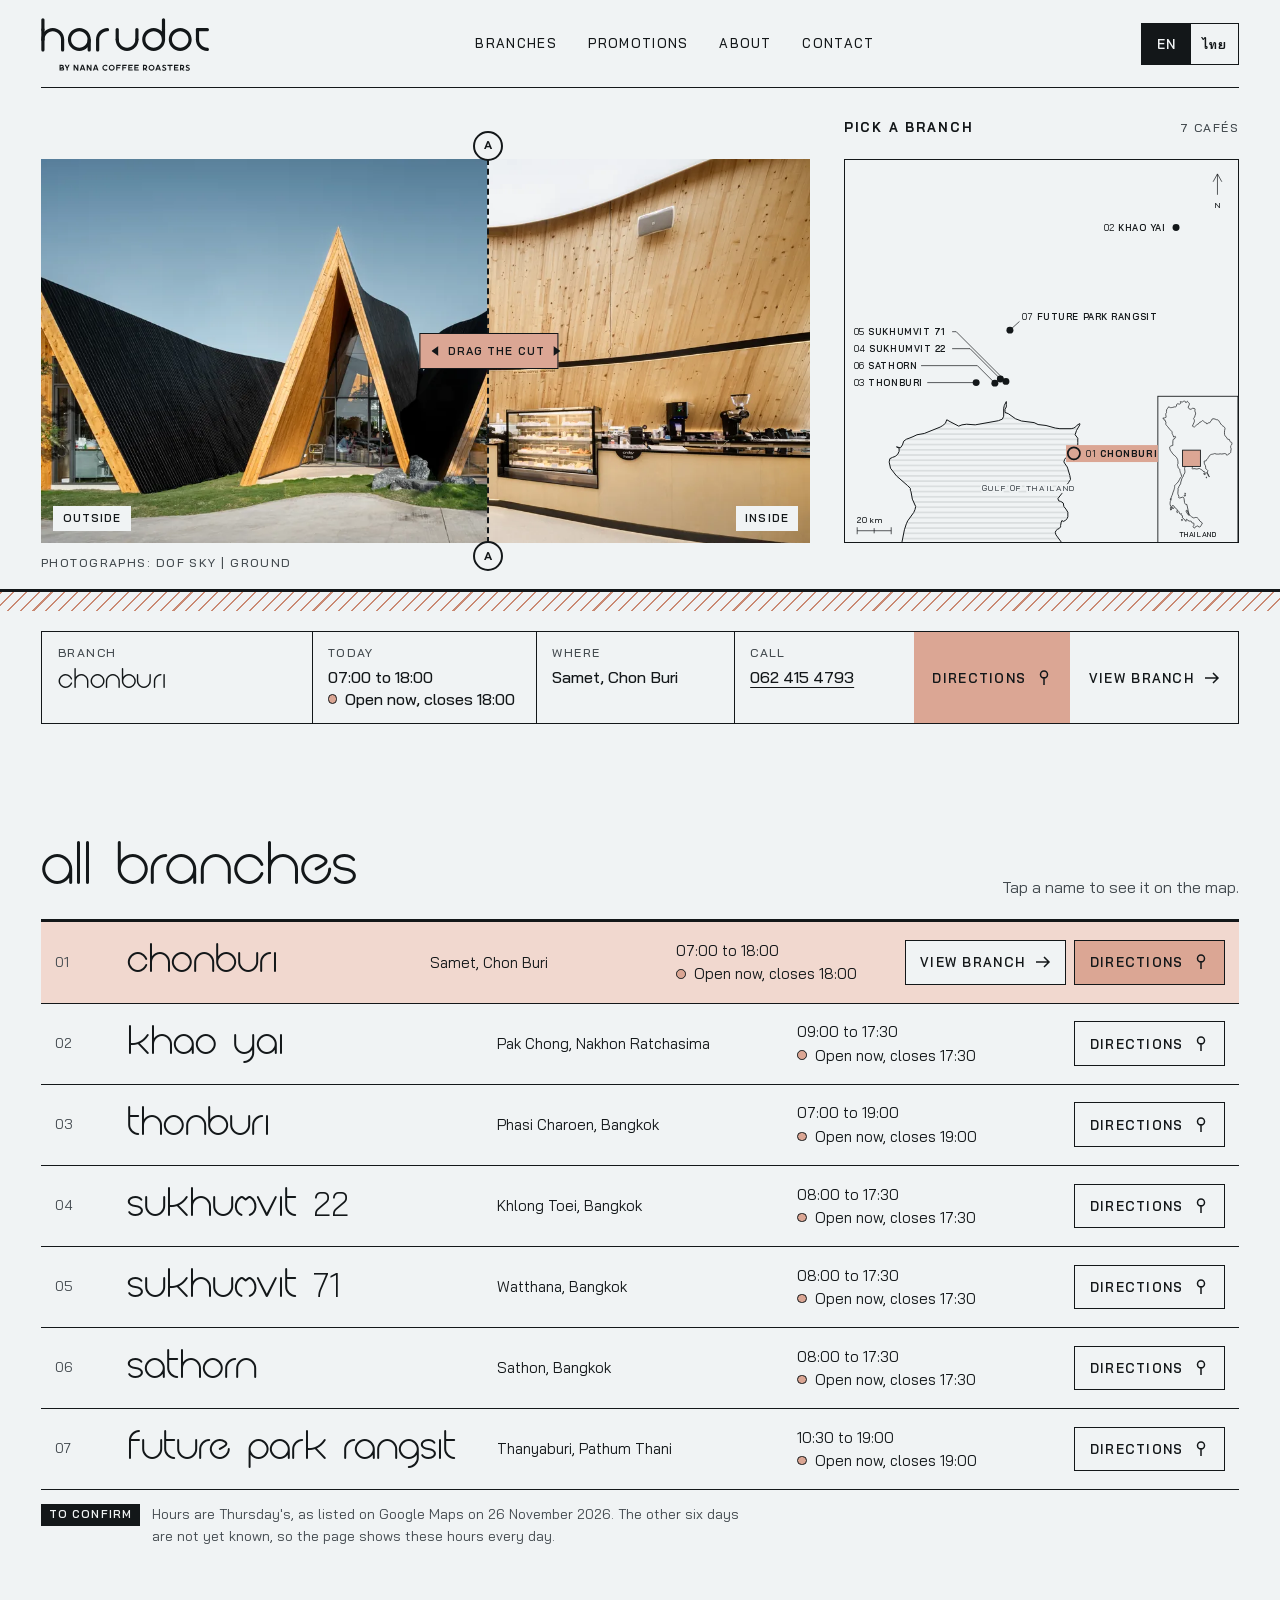
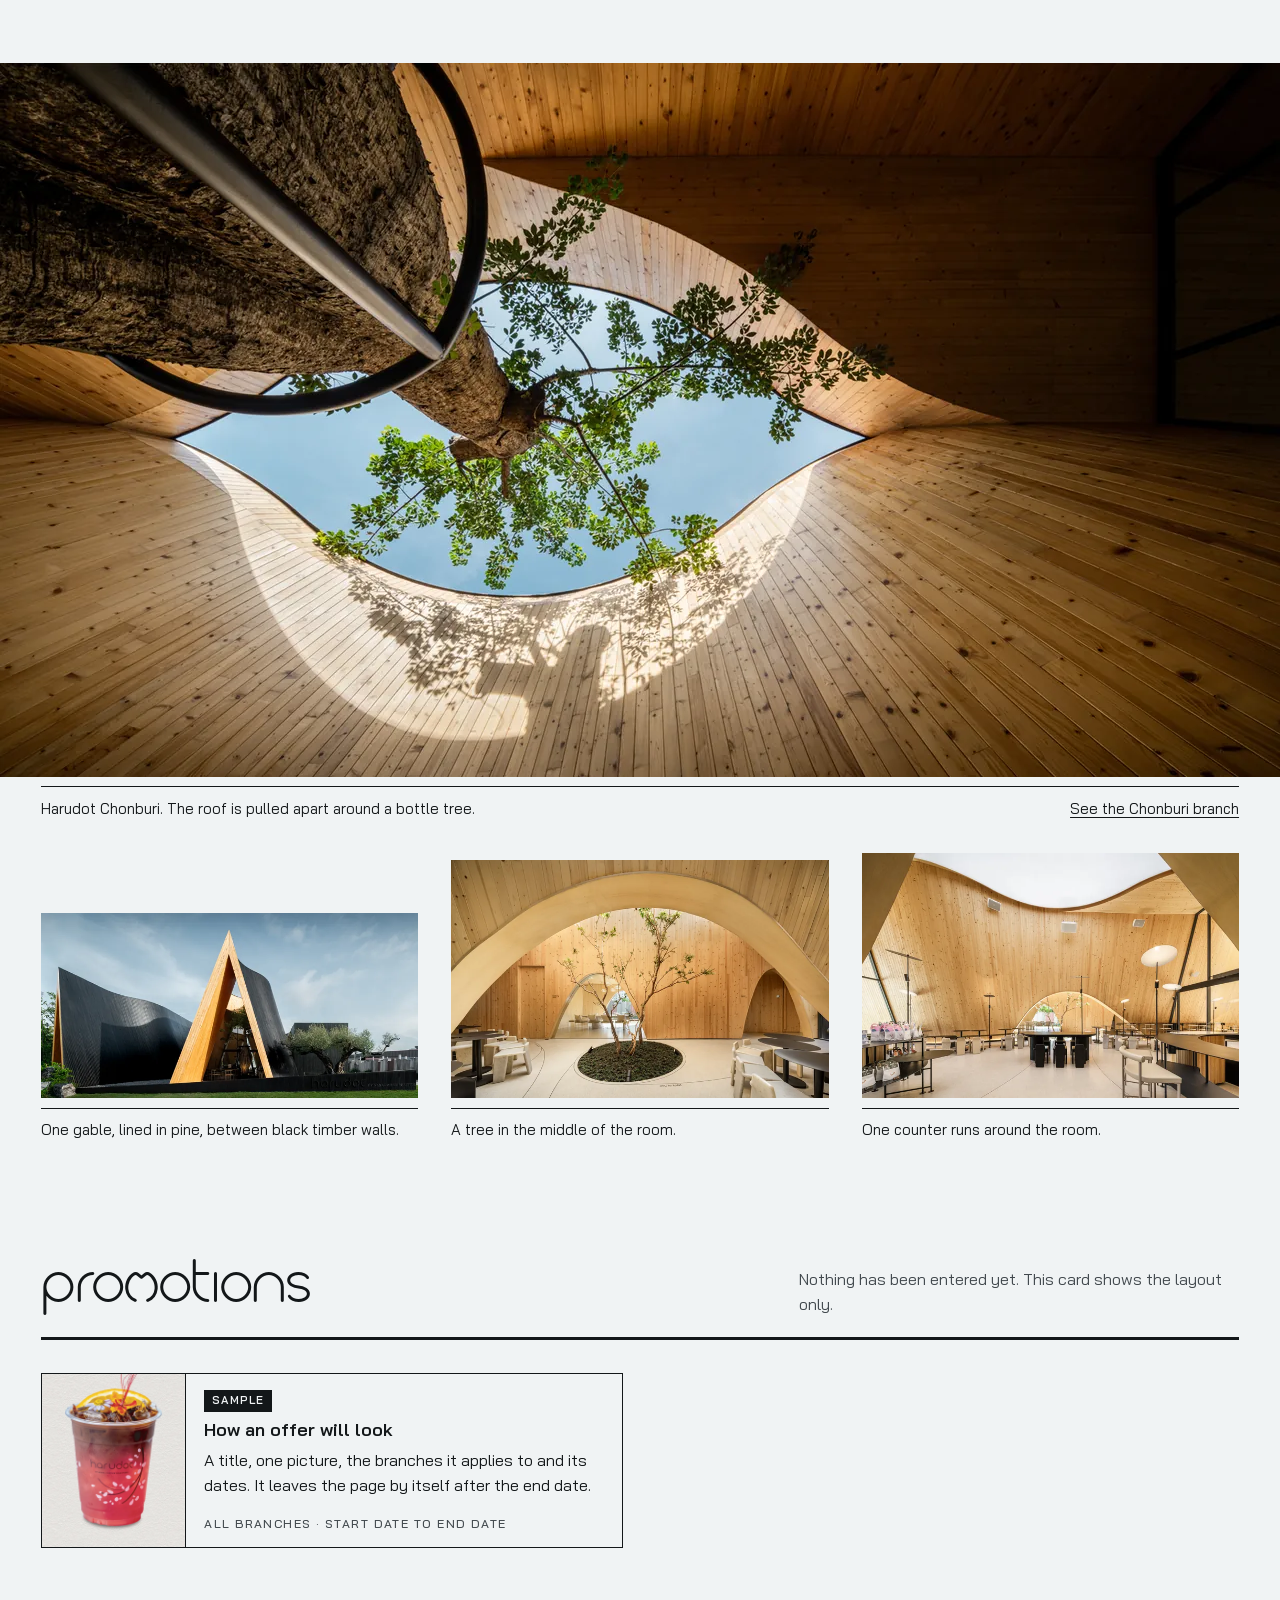
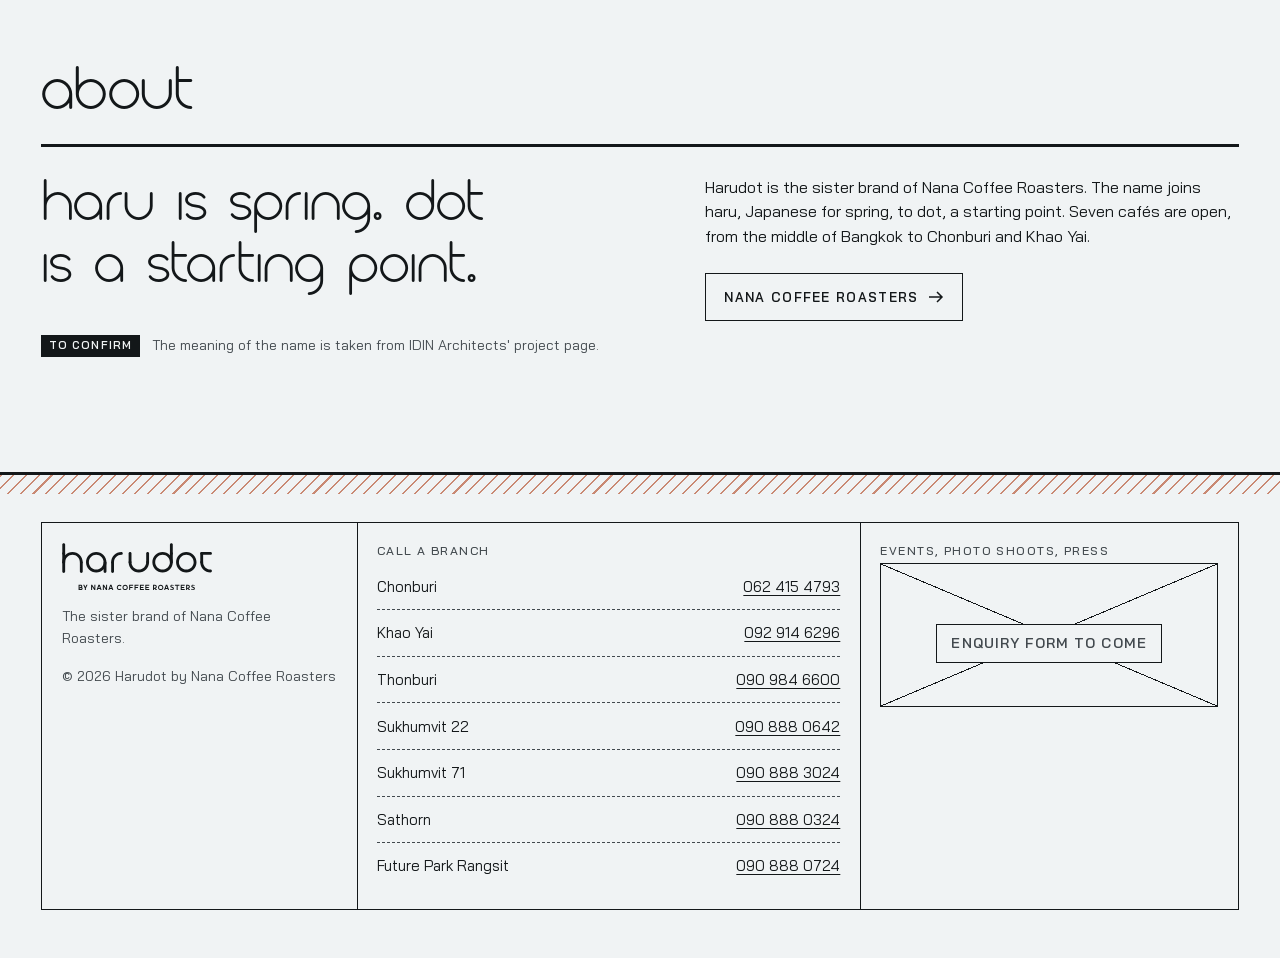
==== commit 218931d6: "Second round of review fixes on the prototype The branch name in the title block now uses the light " ====
--- a/prototype/index.html
+++ b/prototype/index.html
@@ -81,7 +81,7 @@
     </figure>
     <div class="picker">
       <div class="picker__head"><h2><span data-l="en" lang="en">Pick a branch</span><span data-l="th" lang="th">เลือกสาขา</span></h2><span class="lbl"><span data-l="en" lang="en">7 cafés</span><span data-l="th" lang="th">7 สาขา</span></span></div>
-      <svg class="map map-d" viewBox="0 0 452 440" role="group" aria-label="Map of Harudot branches around Bangkok, Chonburi and Khao Yai"><defs><pattern id="sea-d" width="6" height="6" patternUnits="userSpaceOnUse"><path d="M0 3h6" class="sea-line"/></pattern></defs><rect width="452" height="440" fill="url(#sea-d)"/><path class="land" d="M250.702,442L242.392,430.732L241.632,427.805L242.392,425.975L243.913,424.511L246.194,423.414L247.715,421.584L247.715,420.12L248.475,416.094L249.236,414.264L250.756,415.362L253.037,414.264L255.319,412.068L256.079,409.872L256.079,404.747L253.798,401.086L251.517,398.157L250.756,394.13L249.236,393.031L247.715,392.299L245.434,391.567L244.673,389.004L249.236,383.144L252.277,376.918L256.839,370.691L259.121,367.028L258.36,362.632L256.079,354.938L255.319,352.739L252.277,348.342L251.517,346.876L252.277,344.311L253.037,342.845L254.558,342.112L256.079,336.98L259.121,335.881L262.922,334.781L266.724,332.582L267.485,329.649L267.485,324.517L267.485,319.75L264.443,315.717L265.964,310.95L269.766,304.348L269.766,302.881L266.724,304.715L265.204,306.549L262.922,308.016L259.881,308.749L246.954,308.749L241.632,308.016L230.986,305.082L221.862,303.981L217.3,301.781L202.852,299.947L196.009,297.379L187.645,291.51L183.843,290.042L183.843,288.575L183.843,286.373L185.364,283.805L185.364,280.87L185.364,277.567L183.082,281.97L182.322,285.273L182.322,294.444L180.801,297.746L176.239,299.58L149.626,304.348L139.741,303.615L134.418,304.348L130.616,305.815L120.731,300.68L116.929,298.479L115.408,302.514L112.367,305.082L109.325,306.915L91.076,314.25L82.712,315.717L78.15,317.917L73.587,319.75L70.546,320.85L67.504,323.05L65.984,327.45L63.702,330.749L59.14,329.649L62.182,331.115L62.182,334.781L60.661,338.08L57.619,340.646L54.578,341.745L51.536,343.211L50.776,346.876L50.776,347.243L52.297,354.205L59.14,362.998L71.306,373.622L72.067,374.354L73.587,375.819L75.108,377.285L75.108,379.482L75.869,381.313L77.389,389.736L81.191,398.157L80.431,401.818L78.91,405.113L72.067,414.63L70.546,417.924L68.265,424.877L65.223,440.244L64.818,442L-2,442L-2,-2L454,-2L454,442Z"/><text class="place" x="211.2" y="380.1" text-anchor="middle" font-size="9.5" data-l="en" lang="en">GULF OF THAILAND</text><text class="place" x="211.2" y="380.1" text-anchor="middle" font-size="9.5" data-l="th" lang="th">อ่าวไทย</text><g class="scale" transform="translate(14,426)"><path d="M0 0h39.1M0 -4v8M19.5 -3v6M39.1 -4v8"/><text x="0" y="-9" font-size="9.5" data-l="en" lang="en">20 km</text><text x="0" y="-9" font-size="9.5" data-l="th" lang="th">20 กม.</text></g><g class="north" transform="translate(428,22)"><path d="M0 18V-6m0 0-5 9m5-9 5 9"/><text x="0" y="33" text-anchor="middle" font-size="9.5">N</text></g><g class="key" transform="translate(359,271)"><rect x=".5" y=".5" width="92" height="168"/><path d="M56.529,93.388L56.357,94.408L55.839,94L55.942,93.473L56.184,93.252ZM54.803,90.326L54.838,90.565L54.354,90.394L54.182,90.479L53.595,90.411L53.319,89.05L53.388,88.726L53.768,88.828L54.354,89.509L54.631,89.969ZM16.276,130.121L16.173,130.844L15.793,130.827L15.379,131.281L15.206,131.348L14.861,129.903L15.24,127.868L15.448,127.566L15.724,128.104L16.518,128.356L16.173,129.516ZM32.709,7.101L32.64,7.704L32.881,7.829L33.192,7.562L33.641,6.87L34.09,6.48L34.573,6.391L35.125,6.87L35.678,7.882L36.265,8.467L36.506,8.521L36.713,8.982L36.748,9.443L36.472,10.382L36.023,11.48L35.333,12.825L35.574,13.956L36.472,14.893L37.542,15.44L38.681,15.281L39.268,15.016L39.751,14.575L40.235,14.363L40.787,14.31L42.617,14.628L43.169,14.946L43.238,15.564L43.031,17.188L43.307,18.369L43.825,19.603L43.86,20.748L43.238,22.613L42.72,24.388L42.133,25.231L41.719,25.793L41.581,26.161L41.616,26.512L42.03,27.038L42.444,27.722L42.548,28.388L42.513,29.194L42.203,30.28L41.132,32.677L40.235,34.809L40.718,35.245L41.547,35.56L42.133,35.874L42.72,35.664L43.998,34.407L45.102,33.464L46.449,32.52L46.518,32.432L47.726,31.733L48.244,31.103L48.555,30.28L48.969,29.965L49.521,30.158L50.212,29.807L51.04,28.914L51.696,28.493L52.145,28.564L52.939,29.124L54.078,30.158L55.114,30.788L56.012,30.98L56.46,31.365L56.426,31.943L56.633,32.31L57.047,32.467L57.22,32.397L57.185,32.117L57.6,31.715L58.463,31.173L59.326,30.858L60.223,30.77L60.81,30.333L61.19,29.229L61.742,28.388L62.226,28.003L62.812,27.81L62.985,27.547L62.674,27.196L62.709,26.863L63.054,26.494L63.814,26.354L64.987,26.407L66.334,26.758L67.887,27.424L68.923,27.652L69.406,27.407L70.373,28.441L71.788,30.735L72.997,32.485L73.998,33.656L75.068,34.564L76.173,35.193L77.001,36.048L77.726,37.671L77.174,39.901L77.036,41.833L77.105,44.215L77.761,46.021L79.003,47.288L79.728,48.311L79.936,49.074L80.902,49.75L82.663,50.304L83.388,50.807L83.077,51.257L83.077,51.776L83.319,52.382L83.906,52.866L84.872,53.264L85.459,53.679L85.632,54.112L85.597,54.803L85.39,55.788L84.976,56.531L84.389,57.049L84.32,57.463L84.182,58.084L84.182,59.361L84.596,60.223L84.734,61.308L84.493,62.187L84.285,63.995L84.251,64.7L84.044,65.285L83.526,65.869L82.766,66.419L81.834,66.901L81.247,67.107L81.109,67.21L80.695,67.76L80.177,68.292L79.798,68.292L79.521,68.017L79.314,67.674L79.176,66.918L78.313,66.54L77.346,66.299L75.413,66.677L73.825,66.883L72.064,66.626L70.407,66.952L69.717,67.004L68.923,66.952L68.163,66.952L67.404,66.832L66.058,66.368L65.54,66.402L64.435,66.798L63.296,67.055L62.226,67.244L60.603,68.035L59.429,69.185L59.084,69.992L58.497,70.815L57.703,72.102L56.667,73.336L55.942,73.901L56.15,74.227L55.942,74.638L54.838,74.809L53.94,74.878L53.768,75.083L53.871,77.565L54.182,78.505L54.769,79.633L55.148,80.249L55.425,82.093L55.494,83.646L56.736,84.636L57.461,85.386L57.945,86.034L57.772,86.46L57.496,87.721L57.772,89.339L59.533,92.844L59.671,93.099L59.464,93.133L59.188,92.453L58.29,91.313L58.014,90.105L56.978,88.76L56.426,88.232L56.219,88.675L55.908,89.152L54.872,88.471L54.009,87.738L53.215,86.358L53.112,86.682L52.904,86.972L52.007,85.881L51.04,85.011L50.177,84.687L49.659,84.397L49.142,83.936L48.071,83.459L45.379,84.141L41.995,83.612L40.684,84.124L40.131,83.8L39.82,83.203L40.131,82.196L40.2,80.061L40.614,78.556L40.407,77.411L40.614,76.88L40.753,76.144L40.235,75.853L37.818,75.271L37.3,74.809L36.679,75.34L33.779,75.631L32.709,76.076L31.708,76.914L31.432,78.009L32.018,78.71L32.398,79.958L31.362,82.657L31.19,83.442L31.604,86.75L31.432,88.556L30.879,89.765L29.982,90.837L29.602,92.691L28.911,93.541L27.945,95.478L27.323,97.906L26.875,99.026L26.598,101.095L24.665,104.212L24.216,105.973L23.526,106.65L23.768,107.175L23.802,108.054L23.56,110.404L23.491,112.347L23.768,113.394L24.7,115.454L24.492,116.061L24.389,116.905L25.148,117.293L25.735,117.411L28.877,116.432L29.947,116.685L30.361,117.596L30.637,118.389L31.155,122.668L31.432,123.477L32.087,124.234L32.778,125.025L33.02,124.891L33.054,124.588L33.089,124.251L33.745,125.059L34.228,126.573L35.885,134.573L36.368,135.597L36.748,136.654L35.747,136.134L35.471,134.371L35.194,133.616L34.815,133.515L34.262,133.515L34.228,133.212L34.642,132.625L34.573,131.936L33.986,131.365L33.054,131.818L33.089,133.061L33.503,134.019L35.091,136.15L35.609,137.04L36.23,137.292L37.162,137.157L38.267,138.063L39.13,138.902L41.305,140.193L42.617,140.059L44.032,139.74L44.964,139.824L45.896,140.16L47.001,141.233L48.796,143.931L51.696,146.175L51.386,146.728L51.247,147.565L50.108,148.704L49.936,149.356L49.487,150.193L48.693,150.628L48.037,150.712L47.623,150.645L47.346,150.478L46.898,149.691L46.656,149.457L46.449,149.39L44.999,149.942L43.583,150.528L43.342,151.08L42.962,151.699L42.548,151.95L42.203,152L41.892,151.632L41.374,151.164L40.96,150.712L41.063,149.992L41.857,148.921L41.961,148.185L41.857,146.895L41.65,146.159L41.409,146.142L41.029,146.025L39.924,146.142L39.372,145.305L39.13,144.4L38.785,144.065L38.405,143.864L37.577,144.182L36.955,143.998L34.849,143.194L34.055,141.92L33.606,141.886L33.227,142.021L33.089,142.322L32.847,143.797L32.674,144.249L30.292,141.266L28.635,140.042L28.842,137.828L28.359,137.392L27.738,137.359L27.254,136.738L27.669,135.412L27.013,135.664L26.115,135.613L25.39,135.261L24.838,133.431L24.458,132.877L23.698,131.902L22.697,131.902L22.352,131.449L22.421,130.272L21.696,129.55L20.73,128.944L19.936,128.608L19.107,126.691L18.451,126.22L17.899,125.85L17.139,126.102L16.898,126.792L16.38,127.448L15.827,127.364L15.275,126.994L14.654,125.076L14.516,123.914L14.688,121.742L15.482,119.788L15.931,116.668L16.621,114.694L17.07,114.036L17.761,111.351L19.107,107.902L19.245,107.175L19.521,106.345L19.728,105.567L19.797,104.331L19.625,103.687L19.625,103.315L19.901,102.857L20.868,102.078L22.179,100.79L23.768,98.975L25.39,96.208L26.184,94.595L26.529,94.017L26.875,93.847L27.427,93.286L27.807,92.674L27.841,92.368L26.944,89.339L26.391,88.351L26.081,87.193L25.942,86.341L25.735,85.574L25.839,84.841L25.528,84.397L24.803,83.817L24.044,82.964L23.595,81.564L23.595,80.778L23.146,80.095L22.974,79.377L23.25,78.693L23.629,78.112L23.595,75.511L23.457,74.723L23.25,73.336L22.766,72.29L22.076,71.056L21.316,70.043L19.28,68.206L17.83,66.987L17.105,65.852L16.207,64.579L15.551,63.65L14.723,62.48L14.308,60.878L14.067,59.171L14.205,58.602L14.585,58.239L15.102,57.929L15.517,57.86L16.69,57.083L17.519,57.152L17.692,56.979L17.761,56.617L17.657,55.062L17.726,52.987L17.864,51.292L18.037,50.183L20.212,48.884L20.661,48.311L20.868,47.705L20.868,47.167L20.695,46.75L20.384,46.507L18.969,47.635L18.693,47.375L18.037,45.535L17.761,44.98L17.381,44.302L16.932,43.364L16.863,41.729L16.552,40.928L14.826,39.204L14.032,38.281L12.962,36.938L11.685,35.333L10.373,33.831L9.751,32.887L9.544,32.677L9.475,32.31L9.855,31.278L9.682,30.245L9.026,28.879L8.75,28.02L8.819,27.687L8.509,27.564L7.784,27.635L7.093,27.003L6.403,25.635L6.368,25.389L6.575,25.406L7.404,25.635L7.715,25.599L8.301,25.283L9.199,24.95L9.751,24.844L9.924,24.686L9.993,24.353L9.544,21.205L9.613,20.554L10.476,19.198L10.373,17.823L10.614,15.846L11.547,14.486L12.272,13.868L12.513,12.895L12.824,12.683L13.411,12.771L14.654,13.497L15.171,13.532L15.931,13.514L16.725,13.461L17.105,13.39L19.659,12.683L20.212,12.595L20.764,12.683L21.144,12.648L21.558,12.329L21.834,11.745L22.145,9.921L22.318,9.584L22.663,9.318L23.215,9.141L23.837,9.159L24.665,9.513L25.183,9.531L25.77,9.389L26.288,9.123L26.598,8.804L26.771,8.414L26.633,7.687L26.253,6.746L26.357,6.639L27.047,6.835L28.083,7.065L28.842,7.012L29.36,6.852L29.843,6.409L30.499,6L31.086,6.089L31.57,6.462ZM32.26,112.719L32.156,112.871L31.777,112.567L31.501,112.212L31.362,111.773L31.949,111.79L32.226,112.212ZM32.226,113.783L32.26,114.34L32.053,114.998L31.19,115.386L30.879,114.863L30.948,114.036L31.086,113.833L31.949,113.884ZM28.29,143.478L28.117,143.529L27.772,142.741L28.221,141.618L28.67,142.993ZM18.037,129.819L17.933,129.987L17.45,128.137L18.14,128.625ZM15.31,118.979L14.757,119.097L14.826,118.557L14.964,118.22L15.24,118.136L15.344,118.709ZM22.697,133.128L22.939,134.304L22.594,134.052L22.318,133.548L22.318,132.809L22.387,132.692Z"/><rect class="here" x="28.9" y="62.4" width="20.5" height="18.7"/><text x="46" y="162" text-anchor="middle" font-size="8.5" data-l="en" lang="en">THAILAND</text><text x="46" y="162" text-anchor="middle" font-size="8.5" data-l="th" lang="th">ประเทศไทย</text></g><g class="pt" data-branch="chonburi" role="button" tabindex="0" aria-pressed="false" aria-label="Harudot Chonburi"><rect class="hit" x="254" y="327.6" width="105.5" height="19.5"/><circle class="hit-dot" cx="263" cy="337.1" r="8"/><circle class="dot" cx="263" cy="337.1" r="4"/><text x="277" y="341.1" text-anchor="start" font-size="10.5" data-l="en" lang="en"><tspan class="n">01</tspan> CHONBURI</text><text x="277" y="341.1" text-anchor="start" font-size="10.5" data-l="th" lang="th"><tspan class="n">01</tspan> ชลบุรี</text></g><g class="pt" data-branch="khao-yai" role="button" tabindex="0" aria-pressed="false" aria-label="Harudot Khao Yai"><rect class="hit" x="285.9" y="68" width="103.5" height="19.5"/><circle class="hit-dot" cx="380.4" cy="77.5" r="8"/><circle class="dot" cx="380.4" cy="77.5" r="4"/><text x="368.4" y="81.5" text-anchor="end" font-size="10.5" data-l="en" lang="en"><tspan class="n">02</tspan> KHAO YAI</text><text x="368.4" y="81.5" text-anchor="end" font-size="10.5" data-l="th" lang="th"><tspan class="n">02</tspan> เขาใหญ่</text></g><g class="pt" data-branch="thonburi" role="button" tabindex="0" aria-pressed="false" aria-label="Harudot Thonburi"><path class="lead" pathLength="1" d="M94.5 255.8H150.7L150.7 255.8"/><rect class="hit" x="6" y="246.3" width="86.5" height="19.5"/><circle class="hit-dot" cx="150.7" cy="255.8" r="8"/><circle class="dot" cx="150.7" cy="255.8" r="4"/><text x="10" y="259.8" text-anchor="start" font-size="10.5" data-l="en" lang="en"><tspan class="n">03</tspan> THONBURI</text><text x="10" y="259.8" text-anchor="start" font-size="10.5" data-l="th" lang="th"><tspan class="n">03</tspan> ธนบุรี</text></g><g class="pt" data-branch="sukhumvit-22" role="button" tabindex="0" aria-pressed="false" aria-label="Harudot Sukhumvit 22"><path class="lead" pathLength="1" d="M123.1 216.8H143.7L178.5 251.6"/><rect class="hit" x="6" y="207.3" width="115.1" height="19.5"/><circle class="hit-dot" cx="178.5" cy="251.6" r="8"/><circle class="dot" cx="178.5" cy="251.6" r="4"/><text x="10" y="220.8" text-anchor="start" font-size="10.5" data-l="en" lang="en"><tspan class="n">04</tspan> SUKHUMVIT 22</text><text x="10" y="220.8" text-anchor="start" font-size="10.5" data-l="th" lang="th"><tspan class="n">04</tspan> สุขุมวิท 22</text></g><g class="pt" data-branch="sukhumvit-71" role="button" tabindex="0" aria-pressed="false" aria-label="Harudot Sukhumvit 71"><path class="lead" pathLength="1" d="M123.1 197.3H127.8L184.9 254.4"/><rect class="hit" x="6" y="187.8" width="115.1" height="19.5"/><circle class="hit-dot" cx="184.9" cy="254.4" r="8"/><circle class="dot" cx="184.9" cy="254.4" r="4"/><text x="10" y="201.3" text-anchor="start" font-size="10.5" data-l="en" lang="en"><tspan class="n">05</tspan> SUKHUMVIT 71</text><text x="10" y="201.3" text-anchor="start" font-size="10.5" data-l="th" lang="th"><tspan class="n">05</tspan> สุขุมวิท 71</text></g><g class="pt" data-branch="sathorn" role="button" tabindex="0" aria-pressed="false" aria-label="Harudot Sathorn"><path class="lead" pathLength="1" d="M87.4 236.3H152.1L172.2 256.4"/><rect class="hit" x="6" y="226.8" width="79.4" height="19.5"/><circle class="hit-dot" cx="172.2" cy="256.4" r="8"/><circle class="dot" cx="172.2" cy="256.4" r="4"/><text x="10" y="240.3" text-anchor="start" font-size="10.5" data-l="en" lang="en"><tspan class="n">06</tspan> SATHORN</text><text x="10" y="240.3" text-anchor="start" font-size="10.5" data-l="th" lang="th"><tspan class="n">06</tspan> สาทร</text></g><g class="pt" data-branch="future-park-rangsit" role="button" tabindex="0" aria-pressed="false" aria-label="Harudot Future Park Rangsit"><path class="lead" pathLength="1" d="M189.5 195.5L200.5 185.5"/><rect class="hit" x="199.5" y="170" width="165.1" height="19.5"/><circle class="hit-dot" cx="189.5" cy="195.5" r="8"/><circle class="dot" cx="189.5" cy="195.5" r="4"/><text x="203.5" y="183.5" text-anchor="start" font-size="10.5" data-l="en" lang="en"><tspan class="n">07</tspan> FUTURE PARK RANGSIT</text><text x="203.5" y="183.5" text-anchor="start" font-size="10.5" data-l="th" lang="th"><tspan class="n">07</tspan> ฟิวเจอร์พาร์ค รังสิต</text></g></svg><svg class="map map-m" viewBox="0 0 358 330" role="group" aria-label="Map of Harudot branches around Bangkok, Chonburi and Khao Yai"><defs><pattern id="sea-m" width="6" height="6" patternUnits="userSpaceOnUse"><path d="M0 3h6" class="sea-line"/></pattern></defs><rect width="358" height="330" fill="url(#sea-m)"/><path class="land" d="M192.052,332L191.983,331.907L191.381,329.589L191.983,328.14L193.188,326.98L194.994,326.111L196.199,324.661L196.199,323.502L196.801,320.313L197.403,318.864L198.608,319.734L200.415,318.864L202.221,317.125L202.824,315.385L202.824,311.326L201.017,308.427L199.21,306.107L198.608,302.917L197.403,302.047L196.199,301.467L194.392,300.887L193.79,298.857L197.403,294.216L199.812,289.285L203.426,284.353L205.233,281.452L204.63,277.97L202.824,271.876L202.221,270.134L199.812,266.651L199.21,265.49L199.812,263.459L200.415,262.297L201.619,261.717L202.824,257.653L205.233,256.782L208.244,255.911L211.255,254.169L211.857,251.846L211.857,247.781L211.857,244.006L209.448,240.811L210.653,237.035L213.664,231.807L213.664,230.645L211.255,232.097L210.051,233.55L208.244,234.712L205.835,235.293L195.597,235.293L191.381,234.712L182.949,232.388L175.722,231.516L172.109,229.773L160.666,228.321L155.246,226.287L148.621,221.638L145.61,220.476L145.61,219.314L145.61,217.57L146.814,215.536L146.814,213.211L146.814,210.595L145.008,214.083L144.405,216.698L144.405,223.963L143.201,226.577L139.587,228.03L118.509,231.807L110.68,231.226L106.464,231.807L103.453,232.969L95.623,228.902L92.612,227.159L91.408,230.354L88.999,232.388L86.59,233.84L72.136,239.649L65.511,240.811L61.897,242.554L58.284,244.006L55.875,244.877L53.466,246.619L52.261,250.104L50.455,252.717L46.841,251.846L49.25,253.007L49.25,255.911L48.046,258.524L45.637,260.556L43.228,261.427L40.819,262.588L40.216,265.49L40.216,265.781L41.421,271.295L46.841,278.26L56.477,286.674L57.079,287.254L58.284,288.415L59.488,289.575L59.488,291.315L60.091,292.766L61.295,299.437L64.306,306.107L63.704,309.007L62.5,311.616L57.079,319.154L55.875,321.763L54.068,327.27L53.132,332L-2,332L-2,-2L360,-2L360,332Z"/><text class="place" x="167.3" y="291.8" text-anchor="middle" font-size="9" data-l="en" lang="en">GULF OF THAILAND</text><text class="place" x="167.3" y="291.8" text-anchor="middle" font-size="9" data-l="th" lang="th">อ่าวไทย</text><g class="scale" transform="translate(14,316)"><path d="M0 0h31M0 -4v8M15.5 -3v6M31 -4v8"/><text x="0" y="-9" font-size="9" data-l="en" lang="en">20 km</text><text x="0" y="-9" font-size="9" data-l="th" lang="th">20 กม.</text></g><g class="north" transform="translate(334,22)"><path d="M0 18V-6m0 0-5 9m5-9 5 9"/><text x="0" y="33" text-anchor="middle" font-size="9">N</text></g><g class="key" transform="translate(0,0)"><rect x=".5" y=".5" width="64" height="118"/><path d="M38.908,63.439L38.794,64.108L38.455,63.84L38.523,63.495L38.681,63.35ZM37.775,61.431L37.798,61.587L37.481,61.475L37.368,61.531L36.983,61.486L36.801,60.593L36.847,60.381L37.096,60.448L37.481,60.895L37.662,61.196ZM12.5,87.537L12.432,88.012L12.183,88.001L11.911,88.298L11.798,88.342L11.571,87.394L11.821,86.06L11.956,85.861L12.138,86.214L12.659,86.379L12.432,87.14ZM23.28,6.831L23.235,7.227L23.394,7.309L23.598,7.134L23.892,6.68L24.186,6.424L24.503,6.366L24.866,6.68L25.228,7.344L25.613,7.728L25.772,7.763L25.908,8.065L25.93,8.368L25.749,8.984L25.455,9.704L25.002,10.586L25.16,11.329L25.749,11.943L26.451,12.302L27.199,12.198L27.584,12.024L27.901,11.735L28.218,11.595L28.58,11.561L29.78,11.769L30.143,11.978L30.188,12.384L30.052,13.449L30.233,14.224L30.573,15.033L30.596,15.784L30.188,17.008L29.848,18.172L29.463,18.725L29.192,19.094L29.101,19.336L29.124,19.566L29.395,19.911L29.667,20.36L29.735,20.797L29.713,21.326L29.509,22.038L28.807,23.61L28.218,25.009L28.535,25.295L29.078,25.501L29.463,25.708L29.848,25.57L30.686,24.745L31.411,24.126L32.294,23.507L32.34,23.45L33.132,22.991L33.472,22.578L33.676,22.038L33.948,21.831L34.31,21.957L34.763,21.728L35.307,21.142L35.737,20.866L36.031,20.912L36.552,21.28L37.3,21.957L37.979,22.371L38.568,22.497L38.862,22.75L38.84,23.129L38.976,23.369L39.247,23.473L39.361,23.427L39.338,23.243L39.61,22.979L40.176,22.624L40.742,22.417L41.331,22.359L41.716,22.072L41.965,21.349L42.328,20.797L42.645,20.544L43.03,20.417L43.143,20.245L42.939,20.015L42.962,19.796L43.188,19.554L43.686,19.462L44.456,19.497L45.34,19.727L46.359,20.164L47.038,20.314L47.355,20.153L47.99,20.831L48.918,22.336L49.711,23.484L50.368,24.253L51.07,24.848L51.794,25.261L52.338,25.822L52.814,26.886L52.451,28.35L52.361,29.617L52.406,31.18L52.836,32.365L53.652,33.196L54.127,33.867L54.263,34.368L54.897,34.811L56.052,35.175L56.528,35.504L56.324,35.799L56.324,36.14L56.483,36.538L56.868,36.855L57.502,37.116L57.887,37.389L58,37.672L57.977,38.126L57.841,38.772L57.57,39.259L57.185,39.599L57.139,39.871L57.049,40.278L57.049,41.116L57.321,41.681L57.411,42.394L57.253,42.97L57.117,44.156L57.094,44.619L56.958,45.002L56.618,45.386L56.12,45.747L55.509,46.062L55.124,46.198L55.033,46.265L54.761,46.626L54.422,46.975L54.172,46.975L53.991,46.795L53.855,46.57L53.765,46.074L53.199,45.826L52.564,45.668L51.296,45.916L50.254,46.051L49.099,45.882L48.012,46.096L47.559,46.13L47.038,46.096L46.54,46.096L46.042,46.017L45.159,45.713L44.819,45.735L44.094,45.995L43.347,46.164L42.645,46.288L41.58,46.806L40.81,47.561L40.584,48.09L40.199,48.631L39.678,49.474L38.998,50.284L38.523,50.655L38.659,50.869L38.523,51.138L37.798,51.251L37.209,51.295L37.096,51.43L37.164,53.058L37.368,53.675L37.753,54.416L38.002,54.819L38.183,56.029L38.228,57.048L39.044,57.697L39.519,58.19L39.836,58.615L39.723,58.894L39.542,59.721L39.723,60.783L40.878,63.082L40.969,63.249L40.833,63.272L40.652,62.826L40.063,62.078L39.882,61.285L39.202,60.403L38.84,60.057L38.704,60.347L38.5,60.66L37.821,60.213L37.254,59.733L36.733,58.827L36.666,59.04L36.53,59.23L35.941,58.514L35.307,57.944L34.74,57.731L34.401,57.541L34.061,57.239L33.359,56.925L31.592,57.373L29.373,57.026L28.512,57.362L28.15,57.149L27.946,56.757L28.15,56.096L28.195,54.696L28.467,53.709L28.331,52.957L28.467,52.609L28.557,52.127L28.218,51.936L26.632,51.554L26.293,51.251L25.885,51.599L23.983,51.79L23.28,52.082L22.624,52.632L22.443,53.35L22.828,53.81L23.077,54.629L22.397,56.399L22.284,56.914L22.556,59.084L22.443,60.269L22.08,61.062L21.491,61.765L21.242,62.982L20.789,63.539L20.155,64.81L19.747,66.403L19.453,67.138L19.272,68.495L18.003,70.54L17.709,71.695L17.256,72.14L17.415,72.484L17.437,73.061L17.279,74.602L17.233,75.877L17.415,76.564L18.026,77.915L17.89,78.314L17.822,78.867L18.321,79.121L18.706,79.199L20.767,78.557L21.469,78.723L21.74,79.321L21.922,79.84L22.261,82.648L22.443,83.178L22.873,83.675L23.326,84.194L23.484,84.106L23.507,83.907L23.53,83.686L23.96,84.216L24.277,85.21L25.364,90.458L25.681,91.13L25.93,91.823L25.274,91.482L25.092,90.326L24.911,89.83L24.662,89.764L24.3,89.764L24.277,89.565L24.549,89.18L24.503,88.728L24.118,88.353L23.507,88.651L23.53,89.466L23.801,90.094L24.843,91.493L25.183,92.076L25.591,92.241L26.202,92.153L26.927,92.748L27.493,93.298L28.92,94.145L29.78,94.057L30.709,93.848L31.321,93.903L31.932,94.123L32.657,94.827L33.834,96.597L35.737,98.07L35.533,98.432L35.443,98.981L34.695,99.728L34.582,100.156L34.287,100.705L33.767,100.991L33.336,101.046L33.064,101.002L32.883,100.892L32.589,100.376L32.43,100.222L32.294,100.178L31.343,100.541L30.415,100.925L30.256,101.287L30.007,101.693L29.735,101.858L29.509,101.891L29.305,101.649L28.965,101.342L28.693,101.046L28.761,100.574L29.282,99.871L29.35,99.388L29.282,98.542L29.146,98.059L28.988,98.048L28.739,97.971L28.014,98.048L27.652,97.498L27.493,96.905L27.267,96.685L27.017,96.553L26.474,96.762L26.066,96.641L24.685,96.114L24.164,95.278L23.869,95.256L23.62,95.344L23.53,95.542L23.371,96.509L23.258,96.806L21.695,94.849L20.608,94.046L20.744,92.594L20.427,92.308L20.019,92.286L19.702,91.878L19.974,91.008L19.544,91.174L18.955,91.141L18.479,90.909L18.117,89.709L17.868,89.345L17.369,88.706L16.713,88.706L16.486,88.408L16.531,87.637L16.056,87.163L15.422,86.766L14.901,86.545L14.357,85.287L13.927,84.978L13.564,84.735L13.066,84.901L12.908,85.353L12.568,85.784L12.206,85.729L11.843,85.486L11.436,84.228L11.345,83.466L11.458,82.041L11.979,80.758L12.274,78.712L12.726,77.417L13.021,76.985L13.474,75.223L14.357,72.961L14.448,72.484L14.629,71.94L14.765,71.429L14.81,70.618L14.697,70.196L14.697,69.951L14.878,69.651L15.512,69.14L16.373,68.295L17.415,67.104L18.479,65.289L19,64.231L19.226,63.852L19.453,63.74L19.815,63.372L20.064,62.971L20.087,62.77L19.498,60.783L19.136,60.135L18.932,59.375L18.841,58.816L18.706,58.313L18.774,57.832L18.57,57.541L18.094,57.16L17.596,56.6L17.301,55.682L17.301,55.167L17.007,54.718L16.894,54.247L17.075,53.799L17.324,53.417L17.301,51.711L17.211,51.194L17.075,50.284L16.758,49.598L16.305,48.788L15.807,48.124L14.47,46.919L13.519,46.119L13.044,45.374L12.455,44.54L12.024,43.93L11.481,43.162L11.209,42.111L11.051,40.991L11.141,40.618L11.39,40.38L11.73,40.176L12.002,40.131L12.772,39.622L13.315,39.667L13.429,39.554L13.474,39.316L13.406,38.296L13.451,36.935L13.542,35.822L13.655,35.095L15.082,34.242L15.376,33.867L15.512,33.469L15.512,33.116L15.399,32.843L15.195,32.684L14.267,33.423L14.085,33.253L13.655,32.046L13.474,31.681L13.225,31.237L12.93,30.621L12.885,29.549L12.681,29.024L11.549,27.893L11.028,27.287L10.326,26.406L9.488,25.353L8.627,24.367L8.22,23.748L8.084,23.61L8.038,23.369L8.287,22.692L8.174,22.015L7.744,21.119L7.563,20.555L7.608,20.337L7.404,20.256L6.929,20.302L6.476,19.888L6.023,18.99L6,18.829L6.136,18.84L6.679,18.99L6.883,18.967L7.268,18.76L7.857,18.541L8.22,18.472L8.333,18.368L8.378,18.149L8.084,16.084L8.129,15.657L8.695,14.767L8.627,13.865L8.786,12.569L9.397,11.677L9.873,11.271L10.031,10.633L10.235,10.494L10.62,10.552L11.436,11.027L11.775,11.05L12.274,11.039L12.794,11.004L13.044,10.958L14.72,10.494L15.082,10.435L15.444,10.494L15.693,10.47L15.965,10.261L16.146,9.878L16.35,8.682L16.463,8.461L16.69,8.286L17.052,8.17L17.46,8.182L18.003,8.414L18.343,8.426L18.728,8.333L19.068,8.158L19.272,7.949L19.385,7.693L19.294,7.216L19.045,6.599L19.113,6.529L19.566,6.657L20.246,6.808L20.744,6.773L21.084,6.668L21.401,6.377L21.831,6.109L22.216,6.167L22.533,6.412ZM22.986,76.121L22.918,76.221L22.669,76.021L22.488,75.788L22.397,75.5L22.782,75.511L22.963,75.788ZM22.963,76.819L22.986,77.184L22.85,77.616L22.284,77.871L22.08,77.528L22.125,76.985L22.216,76.852L22.782,76.885ZM20.382,96.3L20.268,96.333L20.042,95.817L20.336,95.08L20.631,95.982ZM13.655,87.339L13.587,87.449L13.27,86.236L13.723,86.556ZM11.866,80.228L11.503,80.305L11.549,79.951L11.639,79.73L11.821,79.675L11.889,80.051ZM16.713,89.51L16.871,90.282L16.645,90.116L16.463,89.786L16.463,89.301L16.509,89.224Z"/><rect class="here" x="20.7" y="43.1" width="13.5" height="12.2"/><text x="32" y="112" text-anchor="middle" font-size="8" data-l="en" lang="en">THAILAND</text><text x="32" y="112" text-anchor="middle" font-size="8" data-l="th" lang="th">ประเทศไทย</text></g><g class="pt" data-branch="chonburi" role="button" tabindex="0" aria-pressed="false" aria-label="Harudot Chonburi"><rect class="hit" x="199.3" y="248.7" width="101.8" height="19"/><circle class="hit-dot" cx="208.3" cy="257.7" r="8"/><circle class="dot" cx="208.3" cy="257.7" r="4"/><text x="222.3" y="261.7" text-anchor="start" font-size="10" data-l="en" lang="en"><tspan class="n">01</tspan> CHONBURI</text><text x="222.3" y="261.7" text-anchor="start" font-size="10" data-l="th" lang="th"><tspan class="n">01</tspan> ชลบุรี</text></g><g class="pt" data-branch="khao-yai" role="button" tabindex="0" aria-pressed="false" aria-label="Harudot Khao Yai"><rect class="hit" x="210.5" y="43.1" width="99.8" height="19"/><circle class="hit-dot" cx="301.3" cy="52.1" r="8"/><circle class="dot" cx="301.3" cy="52.1" r="4"/><text x="289.3" y="56.1" text-anchor="end" font-size="10" data-l="en" lang="en"><tspan class="n">02</tspan> KHAO YAI</text><text x="289.3" y="56.1" text-anchor="end" font-size="10" data-l="th" lang="th"><tspan class="n">02</tspan> เขาใหญ่</text></g><g class="pt" data-branch="thonburi" role="button" tabindex="0" aria-pressed="false" aria-label="Harudot Thonburi"><path class="lead" pathLength="1" d="M90.8 193.3H119.4L119.4 193.3"/><rect class="hit" x="6" y="184.3" width="82.8" height="19"/><circle class="hit-dot" cx="119.4" cy="193.3" r="8"/><circle class="dot" cx="119.4" cy="193.3" r="4"/><text x="10" y="197.3" text-anchor="start" font-size="10" data-l="en" lang="en"><tspan class="n">03</tspan> THONBURI</text><text x="10" y="197.3" text-anchor="start" font-size="10" data-l="th" lang="th"><tspan class="n">03</tspan> ธนบุรี</text></g><g class="pt" data-branch="sukhumvit-22" role="button" tabindex="0" aria-pressed="false" aria-label="Harudot Sukhumvit 22"><path class="lead" pathLength="1" d="M118 155.3H122L141.4 190"/><rect class="hit" x="6" y="146.3" width="110" height="19"/><circle class="hit-dot" cx="141.4" cy="190" r="8"/><circle class="dot" cx="141.4" cy="190" r="4"/><text x="10" y="159.3" text-anchor="start" font-size="10" data-l="en" lang="en"><tspan class="n">04</tspan> SUKHUMVIT 22</text><text x="10" y="159.3" text-anchor="start" font-size="10" data-l="th" lang="th"><tspan class="n">04</tspan> สุขุมวิท 22</text></g><g class="pt" data-branch="sukhumvit-71" role="button" tabindex="0" aria-pressed="false" aria-label="Harudot Sukhumvit 71"><path class="lead" pathLength="1" d="M118 136.3H122L146.5 192.2"/><rect class="hit" x="6" y="127.3" width="110" height="19"/><circle class="hit-dot" cx="146.5" cy="192.2" r="8"/><circle class="dot" cx="146.5" cy="192.2" r="4"/><text x="10" y="140.3" text-anchor="start" font-size="10" data-l="en" lang="en"><tspan class="n">05</tspan> SUKHUMVIT 71</text><text x="10" y="140.3" text-anchor="start" font-size="10" data-l="th" lang="th"><tspan class="n">05</tspan> สุขุมวิท 71</text></g><g class="pt" data-branch="sathorn" role="button" tabindex="0" aria-pressed="false" aria-label="Harudot Sathorn"><path class="lead" pathLength="1" d="M84 174.3H116.9L136.4 193.8"/><rect class="hit" x="6" y="165.3" width="76" height="19"/><circle class="hit-dot" cx="136.4" cy="193.8" r="8"/><circle class="dot" cx="136.4" cy="193.8" r="4"/><text x="10" y="178.3" text-anchor="start" font-size="10" data-l="en" lang="en"><tspan class="n">06</tspan> SATHORN</text><text x="10" y="178.3" text-anchor="start" font-size="10" data-l="th" lang="th"><tspan class="n">06</tspan> สาทร</text></g><g class="pt" data-branch="future-park-rangsit" role="button" tabindex="0" aria-pressed="false" aria-label="Harudot Future Park Rangsit"><path class="lead" pathLength="1" d="M150.1 145.6L161.1 135.6"/><rect class="hit" x="160.1" y="120.6" width="157.6" height="19"/><circle class="hit-dot" cx="150.1" cy="145.6" r="8"/><circle class="dot" cx="150.1" cy="145.6" r="4"/><text x="164.1" y="133.6" text-anchor="start" font-size="10" data-l="en" lang="en"><tspan class="n">07</tspan> FUTURE PARK RANGSIT</text><text x="164.1" y="133.6" text-anchor="start" font-size="10" data-l="th" lang="th"><tspan class="n">07</tspan> ฟิวเจอร์พาร์ค รังสิต</text></g></svg>
+      <svg class="map map-d" viewBox="0 0 452 440" role="group" aria-label="Map of Harudot branches around Bangkok, Chonburi and Khao Yai"><defs><pattern id="sea-d" width="6" height="6" patternUnits="userSpaceOnUse"><path d="M0 3h6" class="sea-line"/></pattern></defs><rect width="452" height="440" fill="url(#sea-d)"/><path class="land" d="M250.702,442L242.392,430.732L241.632,427.805L242.392,425.975L243.913,424.511L246.194,423.414L247.715,421.584L247.715,420.12L248.475,416.094L249.236,414.264L250.756,415.362L253.037,414.264L255.319,412.068L256.079,409.872L256.079,404.747L253.798,401.086L251.517,398.157L250.756,394.13L249.236,393.031L247.715,392.299L245.434,391.567L244.673,389.004L249.236,383.144L252.277,376.918L256.839,370.691L259.121,367.028L258.36,362.632L256.079,354.938L255.319,352.739L252.277,348.342L251.517,346.876L252.277,344.311L253.037,342.845L254.558,342.112L256.079,336.98L259.121,335.881L262.922,334.781L266.724,332.582L267.485,329.649L267.485,324.517L267.485,319.75L264.443,315.717L265.964,310.95L269.766,304.348L269.766,302.881L266.724,304.715L265.204,306.549L262.922,308.016L259.881,308.749L246.954,308.749L241.632,308.016L230.986,305.082L221.862,303.981L217.3,301.781L202.852,299.947L196.009,297.379L187.645,291.51L183.843,290.042L183.843,288.575L183.843,286.373L185.364,283.805L185.364,280.87L185.364,277.567L183.082,281.97L182.322,285.273L182.322,294.444L180.801,297.746L176.239,299.58L149.626,304.348L139.741,303.615L134.418,304.348L130.616,305.815L120.731,300.68L116.929,298.479L115.408,302.514L112.367,305.082L109.325,306.915L91.076,314.25L82.712,315.717L78.15,317.917L73.587,319.75L70.546,320.85L67.504,323.05L65.984,327.45L63.702,330.749L59.14,329.649L62.182,331.115L62.182,334.781L60.661,338.08L57.619,340.646L54.578,341.745L51.536,343.211L50.776,346.876L50.776,347.243L52.297,354.205L59.14,362.998L71.306,373.622L72.067,374.354L73.587,375.819L75.108,377.285L75.108,379.482L75.869,381.313L77.389,389.736L81.191,398.157L80.431,401.818L78.91,405.113L72.067,414.63L70.546,417.924L68.265,424.877L65.223,440.244L64.818,442L-2,442L-2,-2L454,-2L454,442Z"/><text class="place" x="211.2" y="380.1" text-anchor="middle" font-size="9.5" data-l="en" lang="en">GULF OF THAILAND</text><text class="place" x="211.2" y="380.1" text-anchor="middle" font-size="9.5" data-l="th" lang="th">อ่าวไทย</text><g class="scale" transform="translate(14,426)"><path d="M0 0h39.1M0 -4v8M19.5 -3v6M39.1 -4v8"/><text x="0" y="-9" font-size="9.5" data-l="en" lang="en">20 km</text><text x="0" y="-9" font-size="9.5" data-l="th" lang="th">20 กม.</text></g><g class="north" transform="translate(428,22)"><path d="M0 18V-6m0 0-5 9m5-9 5 9"/><text x="0" y="33" text-anchor="middle" font-size="9.5">N</text></g><g class="key" transform="translate(359,271)"><rect x=".5" y=".5" width="92" height="168"/><path d="M56.529,93.388L56.357,94.408L55.839,94L55.942,93.473L56.184,93.252ZM54.803,90.326L54.838,90.565L54.354,90.394L54.182,90.479L53.595,90.411L53.319,89.05L53.388,88.726L53.768,88.828L54.354,89.509L54.631,89.969ZM16.276,130.121L16.173,130.844L15.793,130.827L15.379,131.281L15.206,131.348L14.861,129.903L15.24,127.868L15.448,127.566L15.724,128.104L16.518,128.356L16.173,129.516ZM32.709,7.101L32.64,7.704L32.881,7.829L33.192,7.562L33.641,6.87L34.09,6.48L34.573,6.391L35.125,6.87L35.678,7.882L36.265,8.467L36.506,8.521L36.713,8.982L36.748,9.443L36.472,10.382L36.023,11.48L35.333,12.825L35.574,13.956L36.472,14.893L37.542,15.44L38.681,15.281L39.268,15.016L39.751,14.575L40.235,14.363L40.787,14.31L42.617,14.628L43.169,14.946L43.238,15.564L43.031,17.188L43.307,18.369L43.825,19.603L43.86,20.748L43.238,22.613L42.72,24.388L42.133,25.231L41.719,25.793L41.581,26.161L41.616,26.512L42.03,27.038L42.444,27.722L42.548,28.388L42.513,29.194L42.203,30.28L41.132,32.677L40.235,34.809L40.718,35.245L41.547,35.56L42.133,35.874L42.72,35.664L43.998,34.407L45.102,33.464L46.449,32.52L46.518,32.432L47.726,31.733L48.244,31.103L48.555,30.28L48.969,29.965L49.521,30.158L50.212,29.807L51.04,28.914L51.696,28.493L52.145,28.564L52.939,29.124L54.078,30.158L55.114,30.788L56.012,30.98L56.46,31.365L56.426,31.943L56.633,32.31L57.047,32.467L57.22,32.397L57.185,32.117L57.6,31.715L58.463,31.173L59.326,30.858L60.223,30.77L60.81,30.333L61.19,29.229L61.742,28.388L62.226,28.003L62.812,27.81L62.985,27.547L62.674,27.196L62.709,26.863L63.054,26.494L63.814,26.354L64.987,26.407L66.334,26.758L67.887,27.424L68.923,27.652L69.406,27.407L70.373,28.441L71.788,30.735L72.997,32.485L73.998,33.656L75.068,34.564L76.173,35.193L77.001,36.048L77.726,37.671L77.174,39.901L77.036,41.833L77.105,44.215L77.761,46.021L79.003,47.288L79.728,48.311L79.936,49.074L80.902,49.75L82.663,50.304L83.388,50.807L83.077,51.257L83.077,51.776L83.319,52.382L83.906,52.866L84.872,53.264L85.459,53.679L85.632,54.112L85.597,54.803L85.39,55.788L84.976,56.531L84.389,57.049L84.32,57.463L84.182,58.084L84.182,59.361L84.596,60.223L84.734,61.308L84.493,62.187L84.285,63.995L84.251,64.7L84.044,65.285L83.526,65.869L82.766,66.419L81.834,66.901L81.247,67.107L81.109,67.21L80.695,67.76L80.177,68.292L79.798,68.292L79.521,68.017L79.314,67.674L79.176,66.918L78.313,66.54L77.346,66.299L75.413,66.677L73.825,66.883L72.064,66.626L70.407,66.952L69.717,67.004L68.923,66.952L68.163,66.952L67.404,66.832L66.058,66.368L65.54,66.402L64.435,66.798L63.296,67.055L62.226,67.244L60.603,68.035L59.429,69.185L59.084,69.992L58.497,70.815L57.703,72.102L56.667,73.336L55.942,73.901L56.15,74.227L55.942,74.638L54.838,74.809L53.94,74.878L53.768,75.083L53.871,77.565L54.182,78.505L54.769,79.633L55.148,80.249L55.425,82.093L55.494,83.646L56.736,84.636L57.461,85.386L57.945,86.034L57.772,86.46L57.496,87.721L57.772,89.339L59.533,92.844L59.671,93.099L59.464,93.133L59.188,92.453L58.29,91.313L58.014,90.105L56.978,88.76L56.426,88.232L56.219,88.675L55.908,89.152L54.872,88.471L54.009,87.738L53.215,86.358L53.112,86.682L52.904,86.972L52.007,85.881L51.04,85.011L50.177,84.687L49.659,84.397L49.142,83.936L48.071,83.459L45.379,84.141L41.995,83.612L40.684,84.124L40.131,83.8L39.82,83.203L40.131,82.196L40.2,80.061L40.614,78.556L40.407,77.411L40.614,76.88L40.753,76.144L40.235,75.853L37.818,75.271L37.3,74.809L36.679,75.34L33.779,75.631L32.709,76.076L31.708,76.914L31.432,78.009L32.018,78.71L32.398,79.958L31.362,82.657L31.19,83.442L31.604,86.75L31.432,88.556L30.879,89.765L29.982,90.837L29.602,92.691L28.911,93.541L27.945,95.478L27.323,97.906L26.875,99.026L26.598,101.095L24.665,104.212L24.216,105.973L23.526,106.65L23.768,107.175L23.802,108.054L23.56,110.404L23.491,112.347L23.768,113.394L24.7,115.454L24.492,116.061L24.389,116.905L25.148,117.293L25.735,117.411L28.877,116.432L29.947,116.685L30.361,117.596L30.637,118.389L31.155,122.668L31.432,123.477L32.087,124.234L32.778,125.025L33.02,124.891L33.054,124.588L33.089,124.251L33.745,125.059L34.228,126.573L35.885,134.573L36.368,135.597L36.748,136.654L35.747,136.134L35.471,134.371L35.194,133.616L34.815,133.515L34.262,133.515L34.228,133.212L34.642,132.625L34.573,131.936L33.986,131.365L33.054,131.818L33.089,133.061L33.503,134.019L35.091,136.15L35.609,137.04L36.23,137.292L37.162,137.157L38.267,138.063L39.13,138.902L41.305,140.193L42.617,140.059L44.032,139.74L44.964,139.824L45.896,140.16L47.001,141.233L48.796,143.931L51.696,146.175L51.386,146.728L51.247,147.565L50.108,148.704L49.936,149.356L49.487,150.193L48.693,150.628L48.037,150.712L47.623,150.645L47.346,150.478L46.898,149.691L46.656,149.457L46.449,149.39L44.999,149.942L43.583,150.528L43.342,151.08L42.962,151.699L42.548,151.95L42.203,152L41.892,151.632L41.374,151.164L40.96,150.712L41.063,149.992L41.857,148.921L41.961,148.185L41.857,146.895L41.65,146.159L41.409,146.142L41.029,146.025L39.924,146.142L39.372,145.305L39.13,144.4L38.785,144.065L38.405,143.864L37.577,144.182L36.955,143.998L34.849,143.194L34.055,141.92L33.606,141.886L33.227,142.021L33.089,142.322L32.847,143.797L32.674,144.249L30.292,141.266L28.635,140.042L28.842,137.828L28.359,137.392L27.738,137.359L27.254,136.738L27.669,135.412L27.013,135.664L26.115,135.613L25.39,135.261L24.838,133.431L24.458,132.877L23.698,131.902L22.697,131.902L22.352,131.449L22.421,130.272L21.696,129.55L20.73,128.944L19.936,128.608L19.107,126.691L18.451,126.22L17.899,125.85L17.139,126.102L16.898,126.792L16.38,127.448L15.827,127.364L15.275,126.994L14.654,125.076L14.516,123.914L14.688,121.742L15.482,119.788L15.931,116.668L16.621,114.694L17.07,114.036L17.761,111.351L19.107,107.902L19.245,107.175L19.521,106.345L19.728,105.567L19.797,104.331L19.625,103.687L19.625,103.315L19.901,102.857L20.868,102.078L22.179,100.79L23.768,98.975L25.39,96.208L26.184,94.595L26.529,94.017L26.875,93.847L27.427,93.286L27.807,92.674L27.841,92.368L26.944,89.339L26.391,88.351L26.081,87.193L25.942,86.341L25.735,85.574L25.839,84.841L25.528,84.397L24.803,83.817L24.044,82.964L23.595,81.564L23.595,80.778L23.146,80.095L22.974,79.377L23.25,78.693L23.629,78.112L23.595,75.511L23.457,74.723L23.25,73.336L22.766,72.29L22.076,71.056L21.316,70.043L19.28,68.206L17.83,66.987L17.105,65.852L16.207,64.579L15.551,63.65L14.723,62.48L14.308,60.878L14.067,59.171L14.205,58.602L14.585,58.239L15.102,57.929L15.517,57.86L16.69,57.083L17.519,57.152L17.692,56.979L17.761,56.617L17.657,55.062L17.726,52.987L17.864,51.292L18.037,50.183L20.212,48.884L20.661,48.311L20.868,47.705L20.868,47.167L20.695,46.75L20.384,46.507L18.969,47.635L18.693,47.375L18.037,45.535L17.761,44.98L17.381,44.302L16.932,43.364L16.863,41.729L16.552,40.928L14.826,39.204L14.032,38.281L12.962,36.938L11.685,35.333L10.373,33.831L9.751,32.887L9.544,32.677L9.475,32.31L9.855,31.278L9.682,30.245L9.026,28.879L8.75,28.02L8.819,27.687L8.509,27.564L7.784,27.635L7.093,27.003L6.403,25.635L6.368,25.389L6.575,25.406L7.404,25.635L7.715,25.599L8.301,25.283L9.199,24.95L9.751,24.844L9.924,24.686L9.993,24.353L9.544,21.205L9.613,20.554L10.476,19.198L10.373,17.823L10.614,15.846L11.547,14.486L12.272,13.868L12.513,12.895L12.824,12.683L13.411,12.771L14.654,13.497L15.171,13.532L15.931,13.514L16.725,13.461L17.105,13.39L19.659,12.683L20.212,12.595L20.764,12.683L21.144,12.648L21.558,12.329L21.834,11.745L22.145,9.921L22.318,9.584L22.663,9.318L23.215,9.141L23.837,9.159L24.665,9.513L25.183,9.531L25.77,9.389L26.288,9.123L26.598,8.804L26.771,8.414L26.633,7.687L26.253,6.746L26.357,6.639L27.047,6.835L28.083,7.065L28.842,7.012L29.36,6.852L29.843,6.409L30.499,6L31.086,6.089L31.57,6.462ZM32.26,112.719L32.156,112.871L31.777,112.567L31.501,112.212L31.362,111.773L31.949,111.79L32.226,112.212ZM32.226,113.783L32.26,114.34L32.053,114.998L31.19,115.386L30.879,114.863L30.948,114.036L31.086,113.833L31.949,113.884ZM28.29,143.478L28.117,143.529L27.772,142.741L28.221,141.618L28.67,142.993ZM18.037,129.819L17.933,129.987L17.45,128.137L18.14,128.625ZM15.31,118.979L14.757,119.097L14.826,118.557L14.964,118.22L15.24,118.136L15.344,118.709ZM22.697,133.128L22.939,134.304L22.594,134.052L22.318,133.548L22.318,132.809L22.387,132.692Z"/><rect class="here" x="28.9" y="62.4" width="20.5" height="18.7"/><text x="46" y="162" text-anchor="middle" font-size="8.5" data-l="en" lang="en">THAILAND</text><text x="46" y="162" text-anchor="middle" font-size="8.5" data-l="th" lang="th">ประเทศไทย</text></g><g class="pt" data-branch="chonburi" role="button" tabindex="0" aria-pressed="false" aria-label="Harudot Chonburi"><rect class="hit" data-l="en" x="254" y="327.6" width="105.5" height="19.5"/><rect class="hit" data-l="th" x="254" y="327.6" width="71.1" height="19.5"/><circle class="hit-dot" cx="263" cy="337.1" r="8"/><circle class="dot" cx="263" cy="337.1" r="4"/><text x="277" y="341.1" text-anchor="start" font-size="10.5" data-l="en" lang="en"><tspan class="n">01</tspan> CHONBURI</text><text x="277" y="341.1" text-anchor="start" font-size="10.5" data-l="th" lang="th"><tspan class="n">01</tspan> ชลบุรี</text></g><g class="pt" data-branch="khao-yai" role="button" tabindex="0" aria-pressed="false" aria-label="Harudot Khao Yai"><rect class="hit" data-l="en" x="285.9" y="68" width="103.5" height="19.5"/><rect class="hit" data-l="th" x="307.7" y="68" width="81.7" height="19.5"/><circle class="hit-dot" cx="380.4" cy="77.5" r="8"/><circle class="dot" cx="380.4" cy="77.5" r="4"/><text x="368.4" y="81.5" text-anchor="end" font-size="10.5" data-l="en" lang="en"><tspan class="n">02</tspan> KHAO YAI</text><text x="368.4" y="81.5" text-anchor="end" font-size="10.5" data-l="th" lang="th"><tspan class="n">02</tspan> เขาใหญ่</text></g><g class="pt" data-branch="thonburi" role="button" tabindex="0" aria-pressed="false" aria-label="Harudot Thonburi"><path class="lead" pathLength="1" data-l="en" d="M94.5 255.8H150.7L150.7 255.8"/><rect class="hit" data-l="en" x="6" y="246.3" width="86.5" height="19.5"/><path class="lead" pathLength="1" data-l="th" d="M60.1 255.8H150.7L150.7 255.8"/><rect class="hit" data-l="th" x="6" y="246.3" width="52.1" height="19.5"/><circle class="hit-dot" cx="150.7" cy="255.8" r="8"/><circle class="dot" cx="150.7" cy="255.8" r="4"/><text x="10" y="259.8" text-anchor="start" font-size="10.5" data-l="en" lang="en"><tspan class="n">03</tspan> THONBURI</text><text x="10" y="259.8" text-anchor="start" font-size="10.5" data-l="th" lang="th"><tspan class="n">03</tspan> ธนบุรี</text></g><g class="pt" data-branch="sukhumvit-22" role="button" tabindex="0" aria-pressed="false" aria-label="Harudot Sukhumvit 22"><path class="lead" pathLength="1" data-l="en" d="M123.1 216.8H143.7L178.5 251.6"/><rect class="hit" data-l="en" x="6" y="207.3" width="115.1" height="19.5"/><path class="lead" pathLength="1" data-l="th" d="M85.3 216.8H143.7L178.5 251.6"/><rect class="hit" data-l="th" x="6" y="207.3" width="77.3" height="19.5"/><circle class="hit-dot" cx="178.5" cy="251.6" r="8"/><circle class="dot" cx="178.5" cy="251.6" r="4"/><text x="10" y="220.8" text-anchor="start" font-size="10.5" data-l="en" lang="en"><tspan class="n">04</tspan> SUKHUMVIT 22</text><text x="10" y="220.8" text-anchor="start" font-size="10.5" data-l="th" lang="th"><tspan class="n">04</tspan> สุขุมวิท 22</text></g><g class="pt" data-branch="sukhumvit-71" role="button" tabindex="0" aria-pressed="false" aria-label="Harudot Sukhumvit 71"><path class="lead" pathLength="1" data-l="en" d="M123.1 197.3H127.8L184.9 254.4"/><rect class="hit" data-l="en" x="6" y="187.8" width="115.1" height="19.5"/><path class="lead" pathLength="1" data-l="th" d="M85.3 197.3H127.8L184.9 254.4"/><rect class="hit" data-l="th" x="6" y="187.8" width="77.3" height="19.5"/><circle class="hit-dot" cx="184.9" cy="254.4" r="8"/><circle class="dot" cx="184.9" cy="254.4" r="4"/><text x="10" y="201.3" text-anchor="start" font-size="10.5" data-l="en" lang="en"><tspan class="n">05</tspan> SUKHUMVIT 71</text><text x="10" y="201.3" text-anchor="start" font-size="10.5" data-l="th" lang="th"><tspan class="n">05</tspan> สุขุมวิท 71</text></g><g class="pt" data-branch="sathorn" role="button" tabindex="0" aria-pressed="false" aria-label="Harudot Sathorn"><path class="lead" pathLength="1" data-l="en" d="M87.4 236.3H152.1L172.2 256.4"/><rect class="hit" data-l="en" x="6" y="226.8" width="79.4" height="19.5"/><path class="lead" pathLength="1" data-l="th" d="M60.1 236.3H152.1L172.2 256.4"/><rect class="hit" data-l="th" x="6" y="226.8" width="52.1" height="19.5"/><circle class="hit-dot" cx="172.2" cy="256.4" r="8"/><circle class="dot" cx="172.2" cy="256.4" r="4"/><text x="10" y="240.3" text-anchor="start" font-size="10.5" data-l="en" lang="en"><tspan class="n">06</tspan> SATHORN</text><text x="10" y="240.3" text-anchor="start" font-size="10.5" data-l="th" lang="th"><tspan class="n">06</tspan> สาทร</text></g><g class="pt" data-branch="future-park-rangsit" role="button" tabindex="0" aria-pressed="false" aria-label="Harudot Future Park Rangsit"><path class="lead" pathLength="1" data-l="en" d="M189.5 195.5L200.5 185.5"/><rect class="hit" data-l="en" x="199.5" y="170" width="165.1" height="19.5"/><path class="lead" pathLength="1" data-l="th" d="M189.5 195.5L200.5 185.5"/><rect class="hit" data-l="th" x="199.5" y="170" width="121.4" height="19.5"/><circle class="hit-dot" cx="189.5" cy="195.5" r="8"/><circle class="dot" cx="189.5" cy="195.5" r="4"/><text x="203.5" y="183.5" text-anchor="start" font-size="10.5" data-l="en" lang="en"><tspan class="n">07</tspan> FUTURE PARK RANGSIT</text><text x="203.5" y="183.5" text-anchor="start" font-size="10.5" data-l="th" lang="th"><tspan class="n">07</tspan> ฟิวเจอร์พาร์ค รังสิต</text></g></svg><svg class="map map-m" viewBox="0 0 358 330" role="group" aria-label="Map of Harudot branches around Bangkok, Chonburi and Khao Yai"><defs><pattern id="sea-m" width="6" height="6" patternUnits="userSpaceOnUse"><path d="M0 3h6" class="sea-line"/></pattern></defs><rect width="358" height="330" fill="url(#sea-m)"/><path class="land" d="M192.052,332L191.983,331.907L191.381,329.589L191.983,328.14L193.188,326.98L194.994,326.111L196.199,324.661L196.199,323.502L196.801,320.313L197.403,318.864L198.608,319.734L200.415,318.864L202.221,317.125L202.824,315.385L202.824,311.326L201.017,308.427L199.21,306.107L198.608,302.917L197.403,302.047L196.199,301.467L194.392,300.887L193.79,298.857L197.403,294.216L199.812,289.285L203.426,284.353L205.233,281.452L204.63,277.97L202.824,271.876L202.221,270.134L199.812,266.651L199.21,265.49L199.812,263.459L200.415,262.297L201.619,261.717L202.824,257.653L205.233,256.782L208.244,255.911L211.255,254.169L211.857,251.846L211.857,247.781L211.857,244.006L209.448,240.811L210.653,237.035L213.664,231.807L213.664,230.645L211.255,232.097L210.051,233.55L208.244,234.712L205.835,235.293L195.597,235.293L191.381,234.712L182.949,232.388L175.722,231.516L172.109,229.773L160.666,228.321L155.246,226.287L148.621,221.638L145.61,220.476L145.61,219.314L145.61,217.57L146.814,215.536L146.814,213.211L146.814,210.595L145.008,214.083L144.405,216.698L144.405,223.963L143.201,226.577L139.587,228.03L118.509,231.807L110.68,231.226L106.464,231.807L103.453,232.969L95.623,228.902L92.612,227.159L91.408,230.354L88.999,232.388L86.59,233.84L72.136,239.649L65.511,240.811L61.897,242.554L58.284,244.006L55.875,244.877L53.466,246.619L52.261,250.104L50.455,252.717L46.841,251.846L49.25,253.007L49.25,255.911L48.046,258.524L45.637,260.556L43.228,261.427L40.819,262.588L40.216,265.49L40.216,265.781L41.421,271.295L46.841,278.26L56.477,286.674L57.079,287.254L58.284,288.415L59.488,289.575L59.488,291.315L60.091,292.766L61.295,299.437L64.306,306.107L63.704,309.007L62.5,311.616L57.079,319.154L55.875,321.763L54.068,327.27L53.132,332L-2,332L-2,-2L360,-2L360,332Z"/><text class="place" x="167.3" y="291.8" text-anchor="middle" font-size="9" data-l="en" lang="en">GULF OF THAILAND</text><text class="place" x="167.3" y="291.8" text-anchor="middle" font-size="9" data-l="th" lang="th">อ่าวไทย</text><g class="scale" transform="translate(14,316)"><path d="M0 0h31M0 -4v8M15.5 -3v6M31 -4v8"/><text x="0" y="-9" font-size="9" data-l="en" lang="en">20 km</text><text x="0" y="-9" font-size="9" data-l="th" lang="th">20 กม.</text></g><g class="north" transform="translate(334,22)"><path d="M0 18V-6m0 0-5 9m5-9 5 9"/><text x="0" y="33" text-anchor="middle" font-size="9">N</text></g><g class="key" transform="translate(0,0)"><rect x=".5" y=".5" width="64" height="118"/><path d="M38.908,63.439L38.794,64.108L38.455,63.84L38.523,63.495L38.681,63.35ZM37.775,61.431L37.798,61.587L37.481,61.475L37.368,61.531L36.983,61.486L36.801,60.593L36.847,60.381L37.096,60.448L37.481,60.895L37.662,61.196ZM12.5,87.537L12.432,88.012L12.183,88.001L11.911,88.298L11.798,88.342L11.571,87.394L11.821,86.06L11.956,85.861L12.138,86.214L12.659,86.379L12.432,87.14ZM23.28,6.831L23.235,7.227L23.394,7.309L23.598,7.134L23.892,6.68L24.186,6.424L24.503,6.366L24.866,6.68L25.228,7.344L25.613,7.728L25.772,7.763L25.908,8.065L25.93,8.368L25.749,8.984L25.455,9.704L25.002,10.586L25.16,11.329L25.749,11.943L26.451,12.302L27.199,12.198L27.584,12.024L27.901,11.735L28.218,11.595L28.58,11.561L29.78,11.769L30.143,11.978L30.188,12.384L30.052,13.449L30.233,14.224L30.573,15.033L30.596,15.784L30.188,17.008L29.848,18.172L29.463,18.725L29.192,19.094L29.101,19.336L29.124,19.566L29.395,19.911L29.667,20.36L29.735,20.797L29.713,21.326L29.509,22.038L28.807,23.61L28.218,25.009L28.535,25.295L29.078,25.501L29.463,25.708L29.848,25.57L30.686,24.745L31.411,24.126L32.294,23.507L32.34,23.45L33.132,22.991L33.472,22.578L33.676,22.038L33.948,21.831L34.31,21.957L34.763,21.728L35.307,21.142L35.737,20.866L36.031,20.912L36.552,21.28L37.3,21.957L37.979,22.371L38.568,22.497L38.862,22.75L38.84,23.129L38.976,23.369L39.247,23.473L39.361,23.427L39.338,23.243L39.61,22.979L40.176,22.624L40.742,22.417L41.331,22.359L41.716,22.072L41.965,21.349L42.328,20.797L42.645,20.544L43.03,20.417L43.143,20.245L42.939,20.015L42.962,19.796L43.188,19.554L43.686,19.462L44.456,19.497L45.34,19.727L46.359,20.164L47.038,20.314L47.355,20.153L47.99,20.831L48.918,22.336L49.711,23.484L50.368,24.253L51.07,24.848L51.794,25.261L52.338,25.822L52.814,26.886L52.451,28.35L52.361,29.617L52.406,31.18L52.836,32.365L53.652,33.196L54.127,33.867L54.263,34.368L54.897,34.811L56.052,35.175L56.528,35.504L56.324,35.799L56.324,36.14L56.483,36.538L56.868,36.855L57.502,37.116L57.887,37.389L58,37.672L57.977,38.126L57.841,38.772L57.57,39.259L57.185,39.599L57.139,39.871L57.049,40.278L57.049,41.116L57.321,41.681L57.411,42.394L57.253,42.97L57.117,44.156L57.094,44.619L56.958,45.002L56.618,45.386L56.12,45.747L55.509,46.062L55.124,46.198L55.033,46.265L54.761,46.626L54.422,46.975L54.172,46.975L53.991,46.795L53.855,46.57L53.765,46.074L53.199,45.826L52.564,45.668L51.296,45.916L50.254,46.051L49.099,45.882L48.012,46.096L47.559,46.13L47.038,46.096L46.54,46.096L46.042,46.017L45.159,45.713L44.819,45.735L44.094,45.995L43.347,46.164L42.645,46.288L41.58,46.806L40.81,47.561L40.584,48.09L40.199,48.631L39.678,49.474L38.998,50.284L38.523,50.655L38.659,50.869L38.523,51.138L37.798,51.251L37.209,51.295L37.096,51.43L37.164,53.058L37.368,53.675L37.753,54.416L38.002,54.819L38.183,56.029L38.228,57.048L39.044,57.697L39.519,58.19L39.836,58.615L39.723,58.894L39.542,59.721L39.723,60.783L40.878,63.082L40.969,63.249L40.833,63.272L40.652,62.826L40.063,62.078L39.882,61.285L39.202,60.403L38.84,60.057L38.704,60.347L38.5,60.66L37.821,60.213L37.254,59.733L36.733,58.827L36.666,59.04L36.53,59.23L35.941,58.514L35.307,57.944L34.74,57.731L34.401,57.541L34.061,57.239L33.359,56.925L31.592,57.373L29.373,57.026L28.512,57.362L28.15,57.149L27.946,56.757L28.15,56.096L28.195,54.696L28.467,53.709L28.331,52.957L28.467,52.609L28.557,52.127L28.218,51.936L26.632,51.554L26.293,51.251L25.885,51.599L23.983,51.79L23.28,52.082L22.624,52.632L22.443,53.35L22.828,53.81L23.077,54.629L22.397,56.399L22.284,56.914L22.556,59.084L22.443,60.269L22.08,61.062L21.491,61.765L21.242,62.982L20.789,63.539L20.155,64.81L19.747,66.403L19.453,67.138L19.272,68.495L18.003,70.54L17.709,71.695L17.256,72.14L17.415,72.484L17.437,73.061L17.279,74.602L17.233,75.877L17.415,76.564L18.026,77.915L17.89,78.314L17.822,78.867L18.321,79.121L18.706,79.199L20.767,78.557L21.469,78.723L21.74,79.321L21.922,79.84L22.261,82.648L22.443,83.178L22.873,83.675L23.326,84.194L23.484,84.106L23.507,83.907L23.53,83.686L23.96,84.216L24.277,85.21L25.364,90.458L25.681,91.13L25.93,91.823L25.274,91.482L25.092,90.326L24.911,89.83L24.662,89.764L24.3,89.764L24.277,89.565L24.549,89.18L24.503,88.728L24.118,88.353L23.507,88.651L23.53,89.466L23.801,90.094L24.843,91.493L25.183,92.076L25.591,92.241L26.202,92.153L26.927,92.748L27.493,93.298L28.92,94.145L29.78,94.057L30.709,93.848L31.321,93.903L31.932,94.123L32.657,94.827L33.834,96.597L35.737,98.07L35.533,98.432L35.443,98.981L34.695,99.728L34.582,100.156L34.287,100.705L33.767,100.991L33.336,101.046L33.064,101.002L32.883,100.892L32.589,100.376L32.43,100.222L32.294,100.178L31.343,100.541L30.415,100.925L30.256,101.287L30.007,101.693L29.735,101.858L29.509,101.891L29.305,101.649L28.965,101.342L28.693,101.046L28.761,100.574L29.282,99.871L29.35,99.388L29.282,98.542L29.146,98.059L28.988,98.048L28.739,97.971L28.014,98.048L27.652,97.498L27.493,96.905L27.267,96.685L27.017,96.553L26.474,96.762L26.066,96.641L24.685,96.114L24.164,95.278L23.869,95.256L23.62,95.344L23.53,95.542L23.371,96.509L23.258,96.806L21.695,94.849L20.608,94.046L20.744,92.594L20.427,92.308L20.019,92.286L19.702,91.878L19.974,91.008L19.544,91.174L18.955,91.141L18.479,90.909L18.117,89.709L17.868,89.345L17.369,88.706L16.713,88.706L16.486,88.408L16.531,87.637L16.056,87.163L15.422,86.766L14.901,86.545L14.357,85.287L13.927,84.978L13.564,84.735L13.066,84.901L12.908,85.353L12.568,85.784L12.206,85.729L11.843,85.486L11.436,84.228L11.345,83.466L11.458,82.041L11.979,80.758L12.274,78.712L12.726,77.417L13.021,76.985L13.474,75.223L14.357,72.961L14.448,72.484L14.629,71.94L14.765,71.429L14.81,70.618L14.697,70.196L14.697,69.951L14.878,69.651L15.512,69.14L16.373,68.295L17.415,67.104L18.479,65.289L19,64.231L19.226,63.852L19.453,63.74L19.815,63.372L20.064,62.971L20.087,62.77L19.498,60.783L19.136,60.135L18.932,59.375L18.841,58.816L18.706,58.313L18.774,57.832L18.57,57.541L18.094,57.16L17.596,56.6L17.301,55.682L17.301,55.167L17.007,54.718L16.894,54.247L17.075,53.799L17.324,53.417L17.301,51.711L17.211,51.194L17.075,50.284L16.758,49.598L16.305,48.788L15.807,48.124L14.47,46.919L13.519,46.119L13.044,45.374L12.455,44.54L12.024,43.93L11.481,43.162L11.209,42.111L11.051,40.991L11.141,40.618L11.39,40.38L11.73,40.176L12.002,40.131L12.772,39.622L13.315,39.667L13.429,39.554L13.474,39.316L13.406,38.296L13.451,36.935L13.542,35.822L13.655,35.095L15.082,34.242L15.376,33.867L15.512,33.469L15.512,33.116L15.399,32.843L15.195,32.684L14.267,33.423L14.085,33.253L13.655,32.046L13.474,31.681L13.225,31.237L12.93,30.621L12.885,29.549L12.681,29.024L11.549,27.893L11.028,27.287L10.326,26.406L9.488,25.353L8.627,24.367L8.22,23.748L8.084,23.61L8.038,23.369L8.287,22.692L8.174,22.015L7.744,21.119L7.563,20.555L7.608,20.337L7.404,20.256L6.929,20.302L6.476,19.888L6.023,18.99L6,18.829L6.136,18.84L6.679,18.99L6.883,18.967L7.268,18.76L7.857,18.541L8.22,18.472L8.333,18.368L8.378,18.149L8.084,16.084L8.129,15.657L8.695,14.767L8.627,13.865L8.786,12.569L9.397,11.677L9.873,11.271L10.031,10.633L10.235,10.494L10.62,10.552L11.436,11.027L11.775,11.05L12.274,11.039L12.794,11.004L13.044,10.958L14.72,10.494L15.082,10.435L15.444,10.494L15.693,10.47L15.965,10.261L16.146,9.878L16.35,8.682L16.463,8.461L16.69,8.286L17.052,8.17L17.46,8.182L18.003,8.414L18.343,8.426L18.728,8.333L19.068,8.158L19.272,7.949L19.385,7.693L19.294,7.216L19.045,6.599L19.113,6.529L19.566,6.657L20.246,6.808L20.744,6.773L21.084,6.668L21.401,6.377L21.831,6.109L22.216,6.167L22.533,6.412ZM22.986,76.121L22.918,76.221L22.669,76.021L22.488,75.788L22.397,75.5L22.782,75.511L22.963,75.788ZM22.963,76.819L22.986,77.184L22.85,77.616L22.284,77.871L22.08,77.528L22.125,76.985L22.216,76.852L22.782,76.885ZM20.382,96.3L20.268,96.333L20.042,95.817L20.336,95.08L20.631,95.982ZM13.655,87.339L13.587,87.449L13.27,86.236L13.723,86.556ZM11.866,80.228L11.503,80.305L11.549,79.951L11.639,79.73L11.821,79.675L11.889,80.051ZM16.713,89.51L16.871,90.282L16.645,90.116L16.463,89.786L16.463,89.301L16.509,89.224Z"/><rect class="here" x="20.7" y="43.1" width="13.5" height="12.2"/><text x="32" y="112" text-anchor="middle" font-size="8" data-l="en" lang="en">THAILAND</text><text x="32" y="112" text-anchor="middle" font-size="8" data-l="th" lang="th">ประเทศไทย</text></g><g class="pt" data-branch="chonburi" role="button" tabindex="0" aria-pressed="false" aria-label="Harudot Chonburi"><rect class="hit" data-l="en" x="199.3" y="248.7" width="101.8" height="19"/><rect class="hit" data-l="th" x="199.3" y="248.7" width="69" height="19"/><circle class="hit-dot" cx="208.3" cy="257.7" r="8"/><circle class="dot" cx="208.3" cy="257.7" r="4"/><text x="222.3" y="261.7" text-anchor="start" font-size="10" data-l="en" lang="en"><tspan class="n">01</tspan> CHONBURI</text><text x="222.3" y="261.7" text-anchor="start" font-size="10" data-l="th" lang="th"><tspan class="n">01</tspan> ชลบุรี</text></g><g class="pt" data-branch="khao-yai" role="button" tabindex="0" aria-pressed="false" aria-label="Harudot Khao Yai"><rect class="hit" data-l="en" x="210.5" y="43.1" width="99.8" height="19"/><rect class="hit" data-l="th" x="231.3" y="43.1" width="79" height="19"/><circle class="hit-dot" cx="301.3" cy="52.1" r="8"/><circle class="dot" cx="301.3" cy="52.1" r="4"/><text x="289.3" y="56.1" text-anchor="end" font-size="10" data-l="en" lang="en"><tspan class="n">02</tspan> KHAO YAI</text><text x="289.3" y="56.1" text-anchor="end" font-size="10" data-l="th" lang="th"><tspan class="n">02</tspan> เขาใหญ่</text></g><g class="pt" data-branch="thonburi" role="button" tabindex="0" aria-pressed="false" aria-label="Harudot Thonburi"><path class="lead" pathLength="1" data-l="en" d="M90.8 193.3H119.4L119.4 193.3"/><rect class="hit" data-l="en" x="6" y="184.3" width="82.8" height="19"/><path class="lead" pathLength="1" data-l="th" d="M58 193.3H119.4L119.4 193.3"/><rect class="hit" data-l="th" x="6" y="184.3" width="50" height="19"/><circle class="hit-dot" cx="119.4" cy="193.3" r="8"/><circle class="dot" cx="119.4" cy="193.3" r="4"/><text x="10" y="197.3" text-anchor="start" font-size="10" data-l="en" lang="en"><tspan class="n">03</tspan> THONBURI</text><text x="10" y="197.3" text-anchor="start" font-size="10" data-l="th" lang="th"><tspan class="n">03</tspan> ธนบุรี</text></g><g class="pt" data-branch="sukhumvit-22" role="button" tabindex="0" aria-pressed="false" aria-label="Harudot Sukhumvit 22"><path class="lead" pathLength="1" data-l="en" d="M118 155.3H122L141.4 190"/><rect class="hit" data-l="en" x="6" y="146.3" width="110" height="19"/><path class="lead" pathLength="1" data-l="th" d="M82 155.3H106.7L141.4 190"/><rect class="hit" data-l="th" x="6" y="146.3" width="74" height="19"/><circle class="hit-dot" cx="141.4" cy="190" r="8"/><circle class="dot" cx="141.4" cy="190" r="4"/><text x="10" y="159.3" text-anchor="start" font-size="10" data-l="en" lang="en"><tspan class="n">04</tspan> SUKHUMVIT 22</text><text x="10" y="159.3" text-anchor="start" font-size="10" data-l="th" lang="th"><tspan class="n">04</tspan> สุขุมวิท 22</text></g><g class="pt" data-branch="sukhumvit-71" role="button" tabindex="0" aria-pressed="false" aria-label="Harudot Sukhumvit 71"><path class="lead" pathLength="1" data-l="en" d="M118 136.3H122L146.5 192.2"/><rect class="hit" data-l="en" x="6" y="127.3" width="110" height="19"/><path class="lead" pathLength="1" data-l="th" d="M82 136.3H90.6L146.5 192.2"/><rect class="hit" data-l="th" x="6" y="127.3" width="74" height="19"/><circle class="hit-dot" cx="146.5" cy="192.2" r="8"/><circle class="dot" cx="146.5" cy="192.2" r="4"/><text x="10" y="140.3" text-anchor="start" font-size="10" data-l="en" lang="en"><tspan class="n">05</tspan> SUKHUMVIT 71</text><text x="10" y="140.3" text-anchor="start" font-size="10" data-l="th" lang="th"><tspan class="n">05</tspan> สุขุมวิท 71</text></g><g class="pt" data-branch="sathorn" role="button" tabindex="0" aria-pressed="false" aria-label="Harudot Sathorn"><path class="lead" pathLength="1" data-l="en" d="M84 174.3H116.9L136.4 193.8"/><rect class="hit" data-l="en" x="6" y="165.3" width="76" height="19"/><path class="lead" pathLength="1" data-l="th" d="M58 174.3H116.9L136.4 193.8"/><rect class="hit" data-l="th" x="6" y="165.3" width="50" height="19"/><circle class="hit-dot" cx="136.4" cy="193.8" r="8"/><circle class="dot" cx="136.4" cy="193.8" r="4"/><text x="10" y="178.3" text-anchor="start" font-size="10" data-l="en" lang="en"><tspan class="n">06</tspan> SATHORN</text><text x="10" y="178.3" text-anchor="start" font-size="10" data-l="th" lang="th"><tspan class="n">06</tspan> สาทร</text></g><g class="pt" data-branch="future-park-rangsit" role="button" tabindex="0" aria-pressed="false" aria-label="Harudot Future Park Rangsit"><path class="lead" pathLength="1" data-l="en" d="M150.1 145.6L161.1 135.6"/><rect class="hit" data-l="en" x="160.1" y="120.6" width="157.6" height="19"/><path class="lead" pathLength="1" data-l="th" d="M150.1 145.6L161.1 135.6"/><rect class="hit" data-l="th" x="160.1" y="120.6" width="116" height="19"/><circle class="hit-dot" cx="150.1" cy="145.6" r="8"/><circle class="dot" cx="150.1" cy="145.6" r="4"/><text x="164.1" y="133.6" text-anchor="start" font-size="10" data-l="en" lang="en"><tspan class="n">07</tspan> FUTURE PARK RANGSIT</text><text x="164.1" y="133.6" text-anchor="start" font-size="10" data-l="th" lang="th"><tspan class="n">07</tspan> ฟิวเจอร์พาร์ค รังสิต</text></g></svg>
     </div>
   </div>
   <div class="ground ground--bleed"></div>
@@ -92,7 +92,7 @@
     <div><span class="lbl"><span data-l="en" lang="en">Where</span><span data-l="th" lang="th">ที่ตั้ง</span></span><p class="val"><span data-f="area-en" data-l="en" lang="en">Samet, Chon Buri</span><span data-f="area-th" data-l="th" lang="th">เสม็ด ชลบุรี</span></p></div>
     <div><span class="lbl"><span data-l="en" lang="en">Call</span><span data-l="th" lang="th">โทร</span></span><p class="val"><a data-f="phone" href="tel:+66624154793">062 415 4793</a></p></div>
     <div class="tb__act"><a class="btn btn--fill" data-f="maps" href="https://maps.app.goo.gl/tfMDVUywMt3NgQyj7" target="_blank" rel="noopener"><span data-l="en" lang="en">Directions</span><span data-l="th" lang="th">เส้นทาง</span><svg viewBox="0 0 16 16" fill="none" stroke="currentColor" stroke-width="1.5" aria-hidden="true"><path d="M8 15V7M8 1v0M4.5 4.5a3.5 3.5 0 1 1 7 0a3.5 3.5 0 0 1-7 0Z"/></svg></a></div>
-    <div class="tb__act"><a class="btn" data-f="sheet" href="chonburi.html"><span data-sheet-label="yes"><span data-l="en" lang="en">See this branch</span><span data-l="th" lang="th">ดูสาขานี้</span></span><span data-sheet-label="no" hidden><span data-l="en" lang="en">Page coming soon</span><span data-l="th" lang="th">หน้าสาขากำลังตามมา</span></span><svg viewBox="0 0 16 16" fill="none" stroke="currentColor" stroke-width="1.5" aria-hidden="true"><path d="M1 8h13M9 3l5 5-5 5"/></svg></a></div>
+    <div class="tb__act"><a class="btn" data-f="sheet" href="chonburi.html"><span data-sheet-label="yes"><span data-l="en" lang="en">View branch</span><span data-l="th" lang="th">ดูสาขานี้</span></span><span data-sheet-label="no" hidden><span data-l="en" lang="en">Coming soon</span><span data-l="th" lang="th">เร็วๆ นี้</span></span><svg viewBox="0 0 16 16" fill="none" stroke="currentColor" stroke-width="1.5" aria-hidden="true"><path d="M1 8h13M9 3l5 5-5 5"/></svg></a></div>
   </div>
 </section>
 
@@ -103,7 +103,7 @@
       <button type="button" class="row__name" data-branch="chonburi"><span data-l="en" lang="en">chonburi</span><span data-l="th" lang="th">ชลบุรี</span></button>
       <p class="row__meta"><span data-l="en" lang="en">Samet, Chon Buri</span><span data-l="th" lang="th">เสม็ด ชลบุรี</span></p>
       <p class="row__meta"><span data-hours="chonburi">07:00 to 18:00</span><br><span class="state" data-state="chonburi"><i></i><span></span></span></p>
-      <div class="row__acts"><a class="btn" href="chonburi.html"><span data-l="en" lang="en">See this branch</span><span data-l="th" lang="th">ดูสาขานี้</span><svg viewBox="0 0 16 16" fill="none" stroke="currentColor" stroke-width="1.5" aria-hidden="true"><path d="M1 8h13M9 3l5 5-5 5"/></svg></a><a class="btn btn--dir" href="https://maps.app.goo.gl/tfMDVUywMt3NgQyj7" target="_blank" rel="noopener"><span data-l="en" lang="en">Directions</span><span data-l="th" lang="th">เส้นทาง</span><svg viewBox="0 0 16 16" fill="none" stroke="currentColor" stroke-width="1.5" aria-hidden="true"><path d="M8 15V7M8 1v0M4.5 4.5a3.5 3.5 0 1 1 7 0a3.5 3.5 0 0 1-7 0Z"/></svg></a></div>
+      <div class="row__acts"><a class="btn" href="chonburi.html"><span data-l="en" lang="en">View branch</span><span data-l="th" lang="th">ดูสาขานี้</span><svg viewBox="0 0 16 16" fill="none" stroke="currentColor" stroke-width="1.5" aria-hidden="true"><path d="M1 8h13M9 3l5 5-5 5"/></svg></a><a class="btn btn--dir" href="https://maps.app.goo.gl/tfMDVUywMt3NgQyj7" target="_blank" rel="noopener"><span data-l="en" lang="en">Directions</span><span data-l="th" lang="th">เส้นทาง</span><svg viewBox="0 0 16 16" fill="none" stroke="currentColor" stroke-width="1.5" aria-hidden="true"><path d="M8 15V7M8 1v0M4.5 4.5a3.5 3.5 0 1 1 7 0a3.5 3.5 0 0 1-7 0Z"/></svg></a></div>
     </div></li><li data-branch="khao-yai"><div class="row">
       <span class="row__n">02</span>
       <button type="button" class="row__name" data-branch="khao-yai"><span data-l="en" lang="en">khao yai</span><span data-l="th" lang="th">เขาใหญ่</span></button>
--- a/prototype/assets/css/site.css
+++ b/prototype/assets/css/site.css
@@ -79,6 +79,7 @@
 .btn { display: inline-flex; align-items: center; justify-content: center; gap: 0.6rem; min-height: 3rem; padding: 0.7rem 1.15rem; border: 1px solid var(--ink); background: var(--paper); color: var(--ink); font-size: 0.8125rem; font-weight: 600; letter-spacing: 0.1em; text-transform: uppercase; text-decoration: none; cursor: pointer; transition: background-color 0.18s var(--ease), color 0.18s var(--ease); }
 .btn:lang(th), .btn :lang(th) { letter-spacing: 0.02em; font-size: 0.9375rem; }
 .btn svg { width: 1rem; height: 1rem; flex: none; }
+.btn > span { white-space: nowrap; }
 .btn:hover { background: var(--ink); color: var(--paper); }
 .btn:active { transform: translateY(1px); }
 .btn--fill { background: var(--clay); }
@@ -139,8 +140,9 @@
 .map .pt { cursor: pointer; outline: none; }
 .map .pt .hit { fill: transparent; transition: fill 0.15s; }
 .map .pt .hit-dot { fill: transparent; }
-.map .lead { stroke-dasharray: 1; animation: draw 0.9s var(--ease) 0.25s backwards; }
-@keyframes draw { from { stroke-dashoffset: 1; } }
+/* The drawn line is the resting state; the animation only plays it in once. */
+.map .lead { animation: draw 0.9s var(--ease); }
+@keyframes draw { from { stroke-dasharray: 1; stroke-dashoffset: 1; } to { stroke-dasharray: 1; stroke-dashoffset: 0; } }
 .map .pt .dot { fill: var(--ink); stroke: var(--ink); stroke-width: 0; transition: r 0.25s var(--ease), fill 0.15s; }
 .map .pt:hover .hit { fill: var(--clay-wash); }
 .map .pt:focus-visible .hit { stroke: var(--ink); stroke-width: 1.5; }
@@ -161,6 +163,7 @@
 .tb dt, .tb .lbl { display: block; margin-bottom: 0.3rem; }
 .tb .tb__act .btn .lbl { display: inline; margin: 0; }
 .tb dd, .tb .val { font-size: 1rem; line-height: 1.4; font-weight: 500; }
+.tb .val.name { font-weight: 300; }
 .tb a[href^="tel"] { white-space: nowrap; }
 .tb .btn { border: 0; min-height: 100%; }
 .tb .tb__act { padding: 0; display: grid; }
@@ -296,7 +299,7 @@
   .map-d { display: none; } .map-m { display: block; }
   .row { grid-template-columns: 2rem minmax(0, 1fr); }
   .row__meta { grid-column: 2; }
-  .row__acts { grid-column: 2; }
+  .row__acts { grid-column: 1 / -1; }
   .row .btn { flex: 1; }
   .menu { grid-template-columns: repeat(2, minmax(0, 1fr)); }
   .promo { grid-template-columns: 6.5rem minmax(0, 1fr); }
